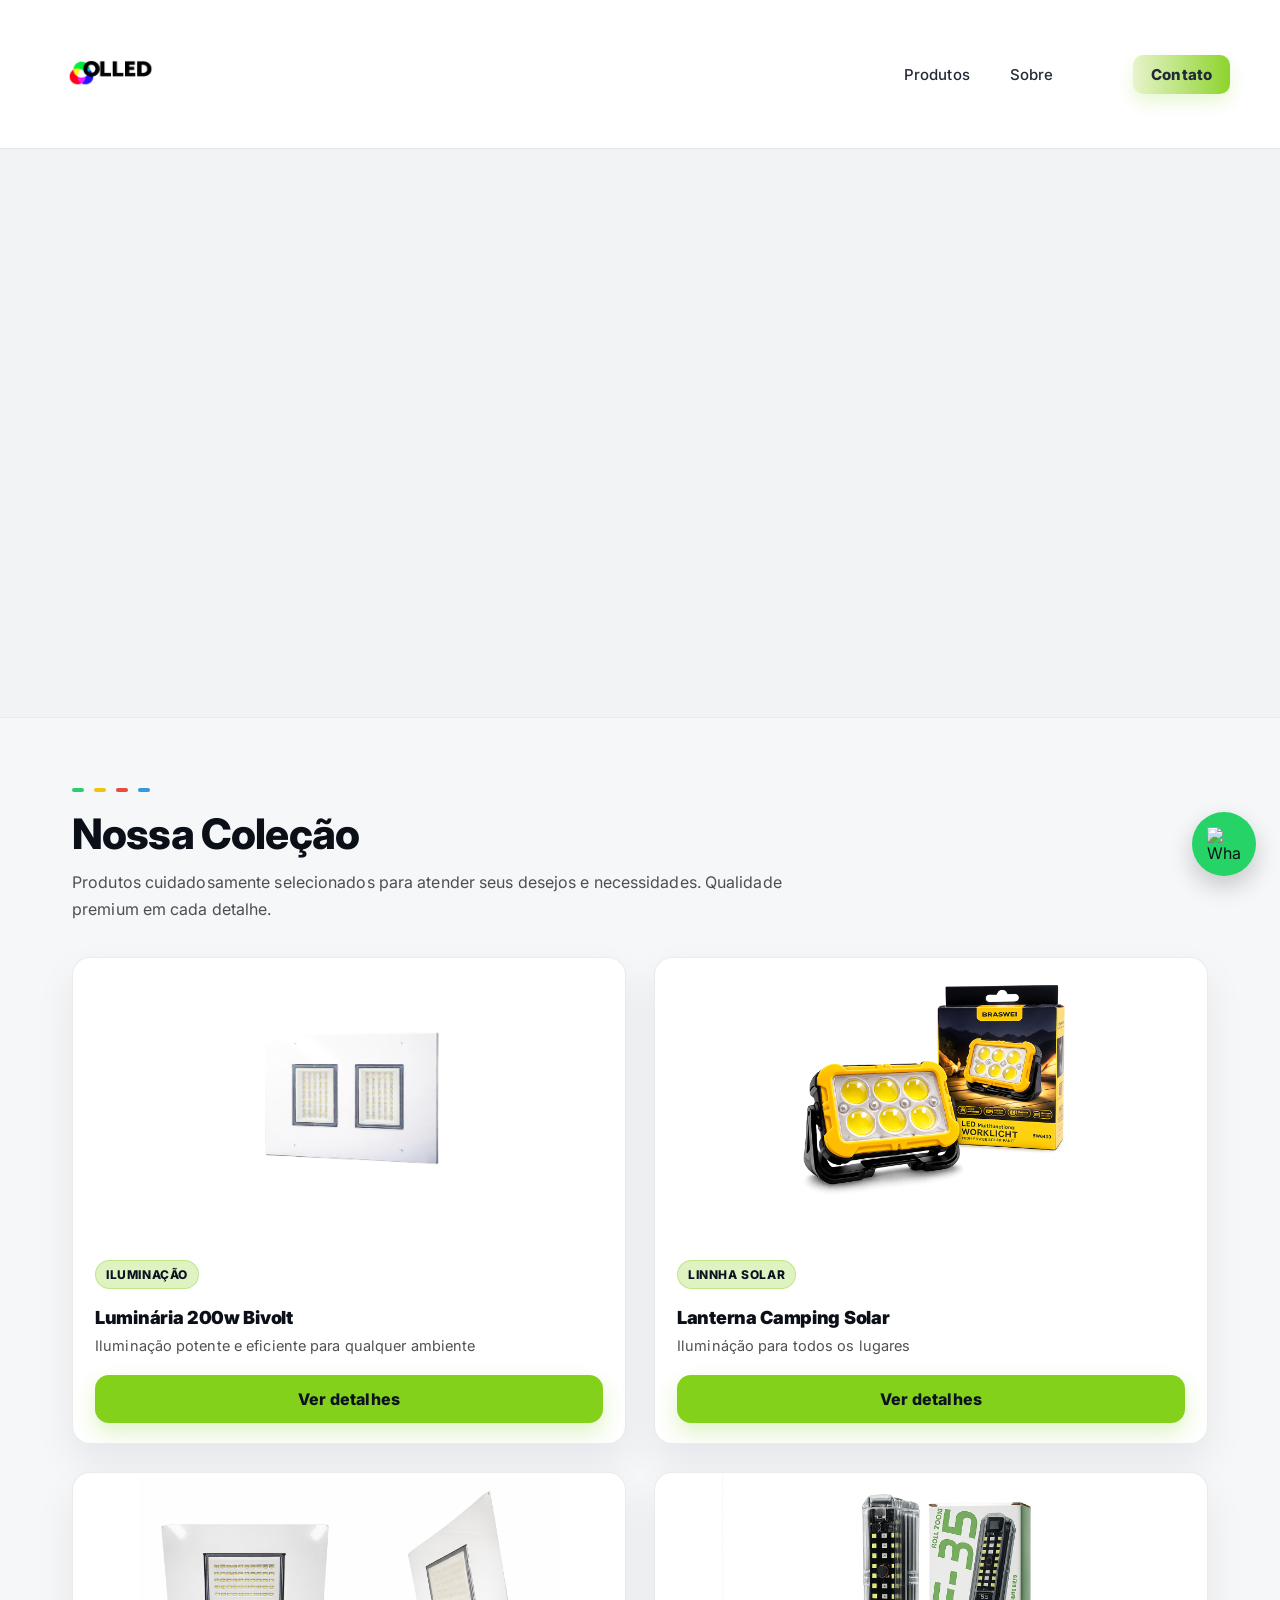
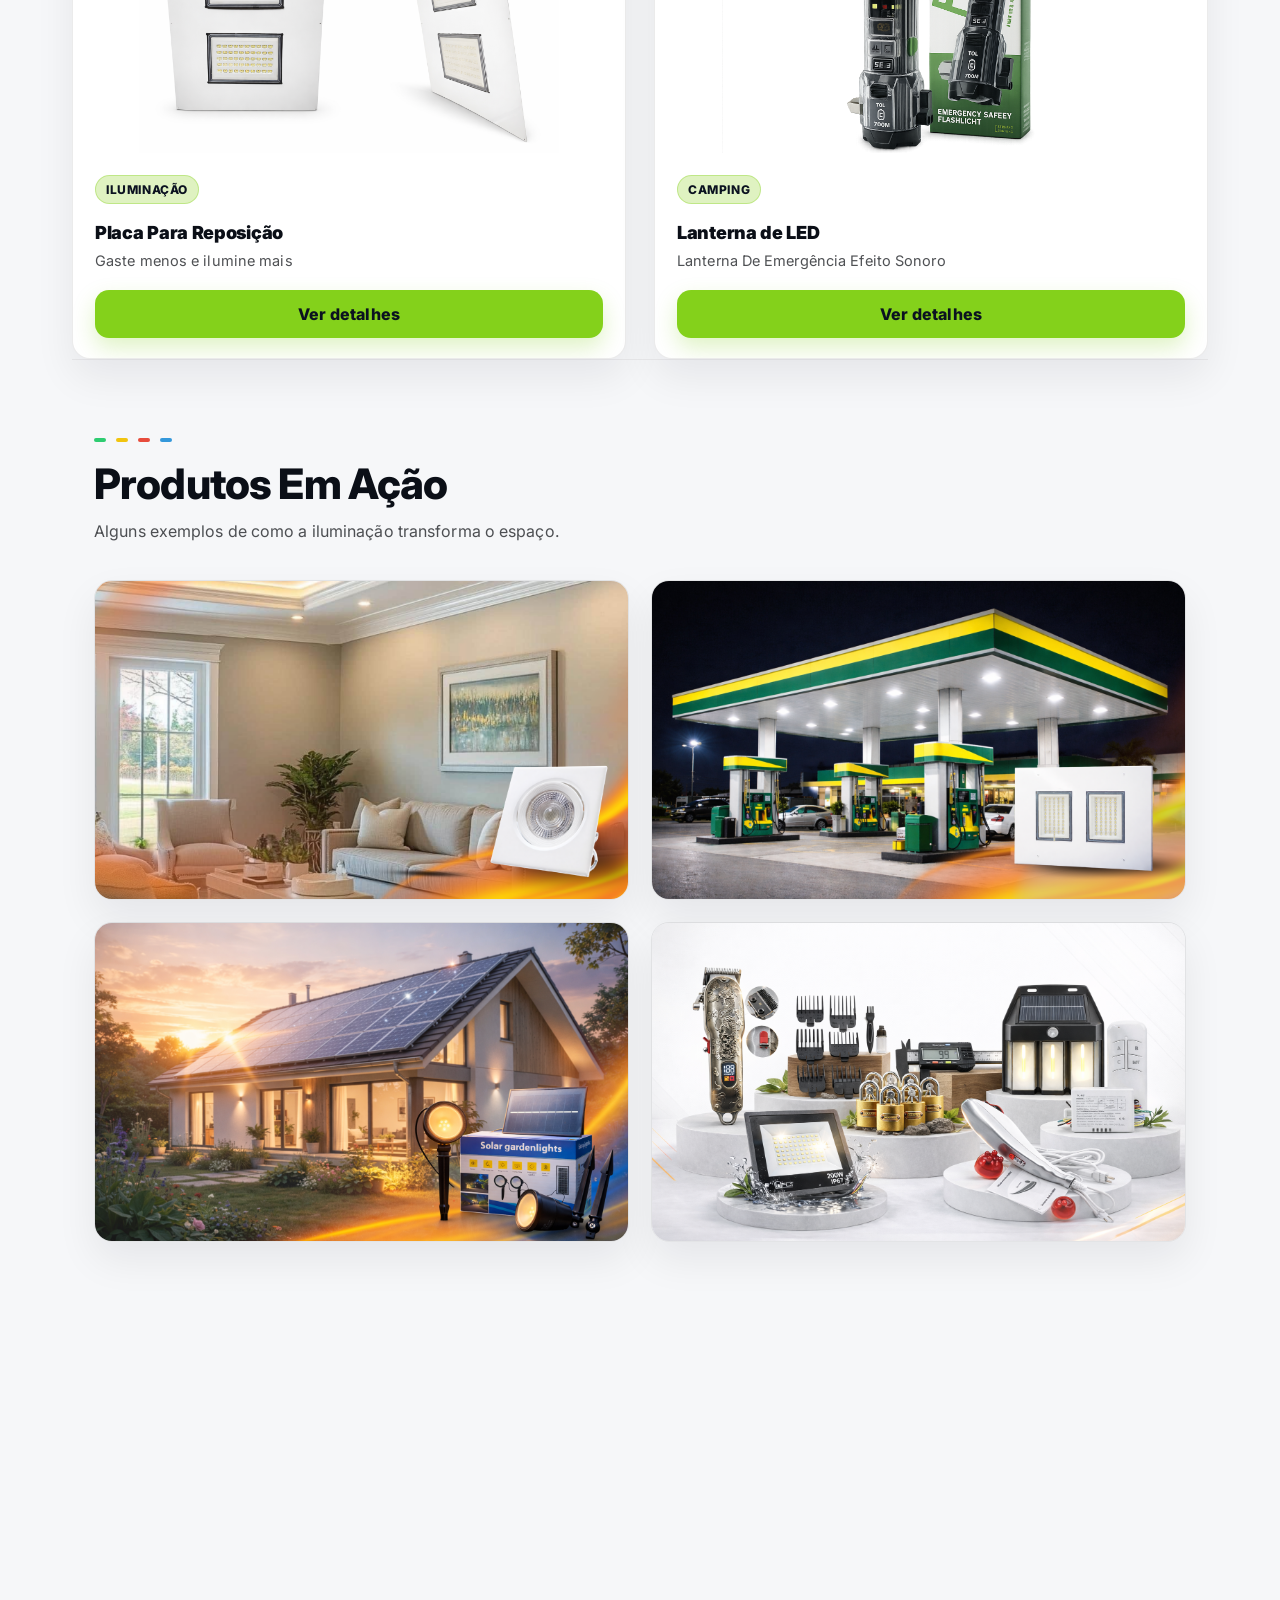
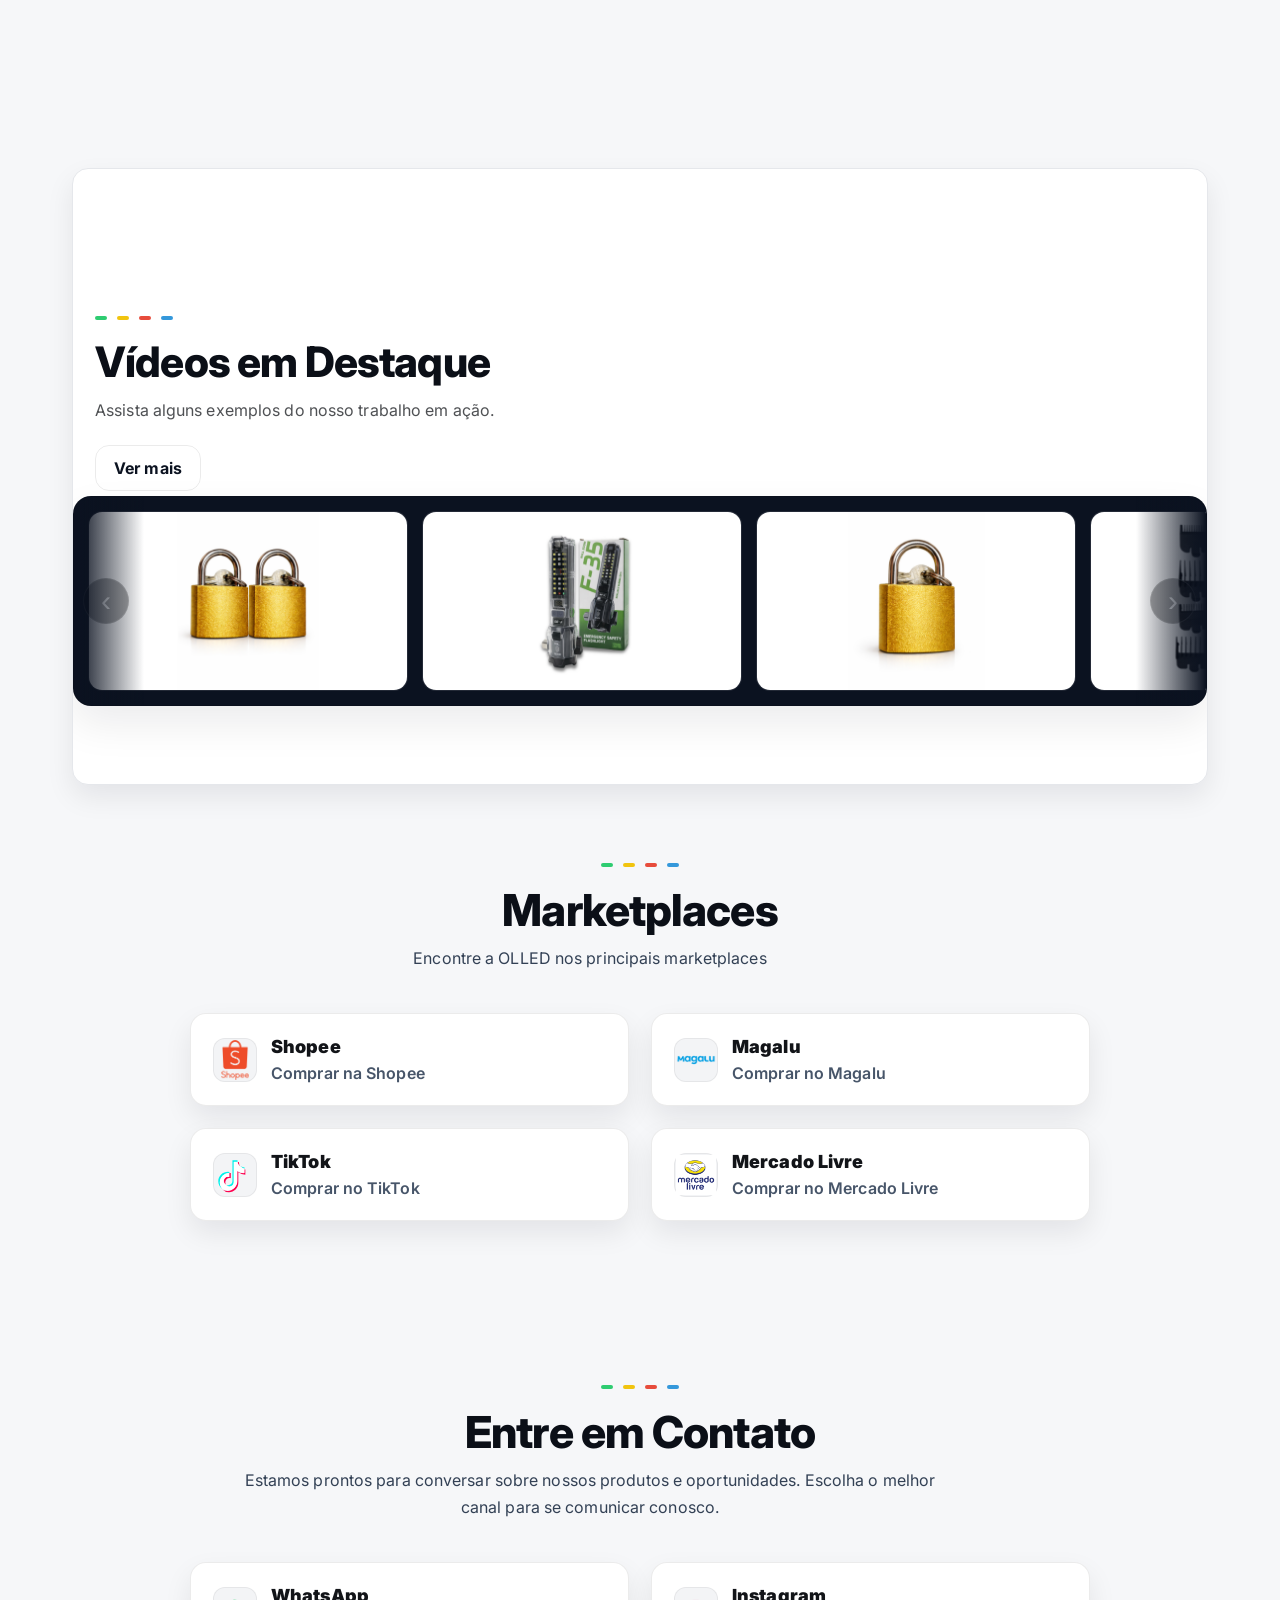
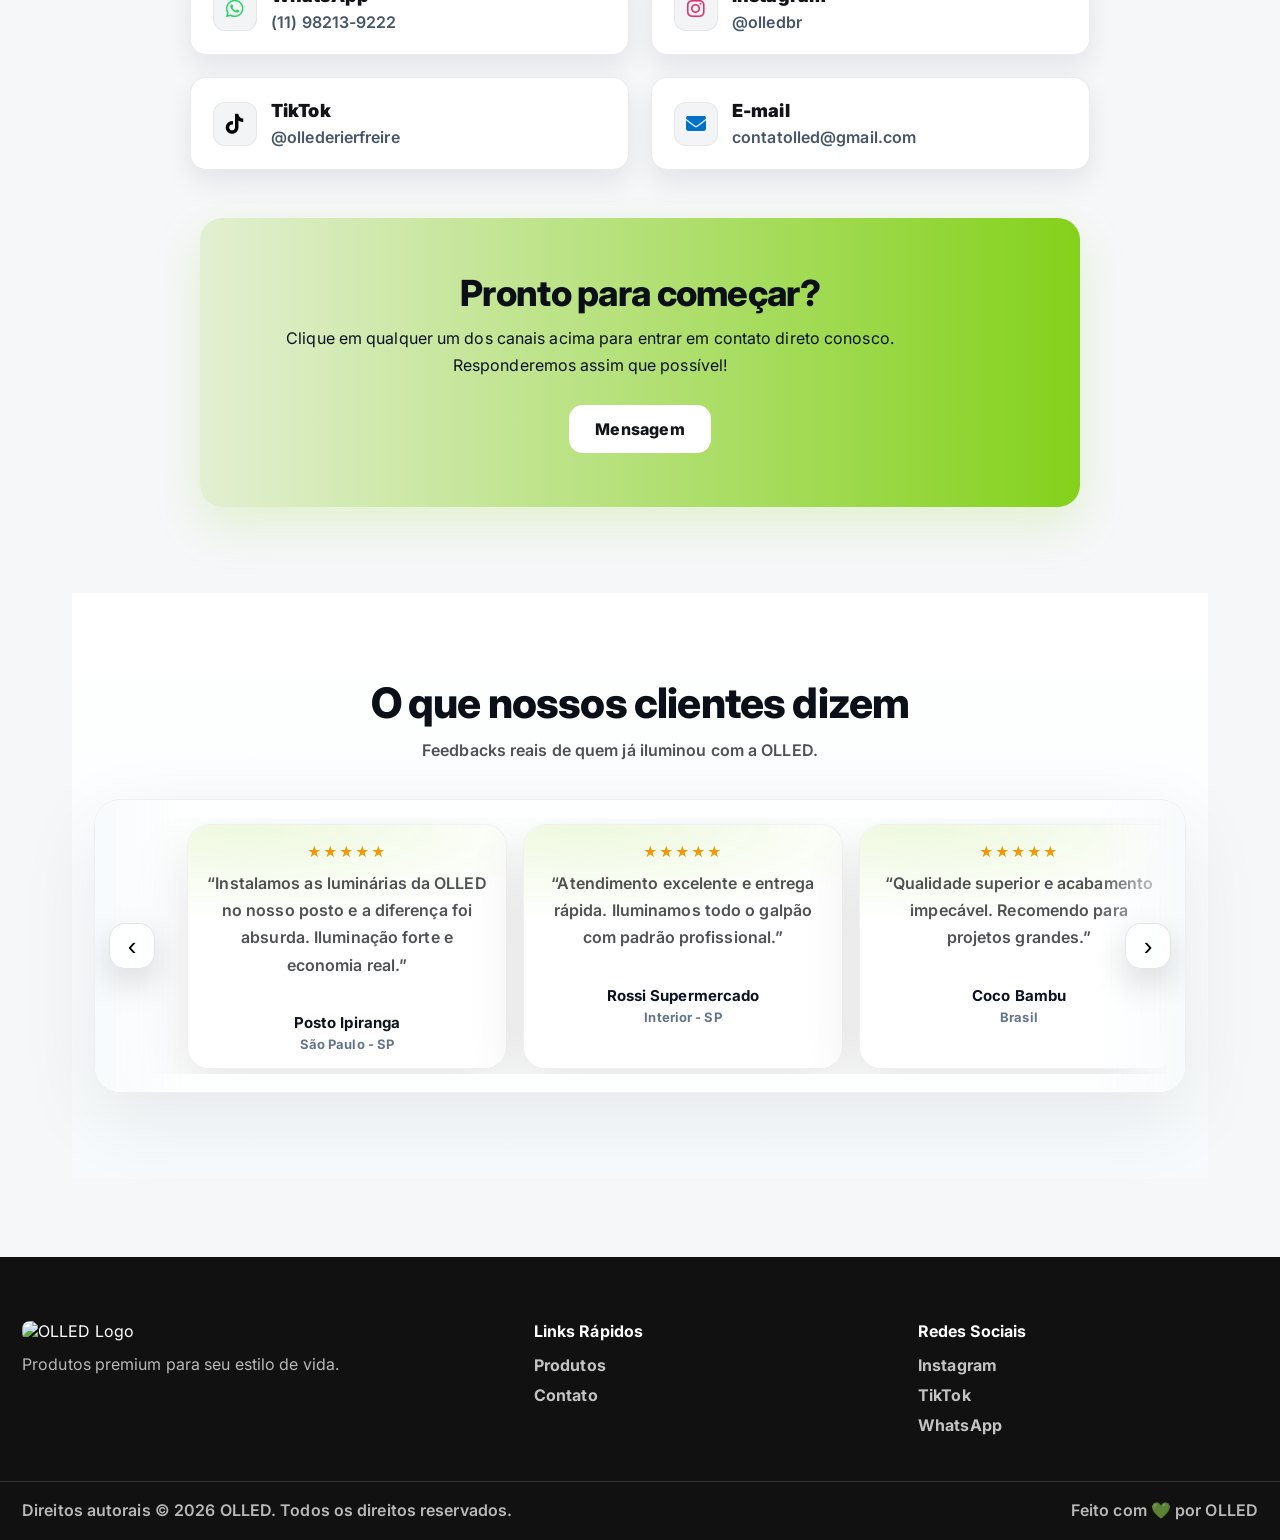
==== index.html @ 7d494d37 "mais mudanças" ====
<!doctype html>
<html lang="pt-br">
<head>
  <meta charset="utf-8" />
  <meta name="viewport" content="width=device-width, initial-scale=1" />
  <title>OLLED • Portfólio</title>
  <meta name="description" content="Tecnologia LED e eficiência para sua casa. Descubra nossa coleção de produtos de iluminação de alta qualidade." />

  <!-- CSS principal -->
<link rel="stylesheet" href="./styles.css?v=6" />
<link rel="stylesheet" href="https://cdnjs.cloudflare.com/ajax/libs/font-awesome/6.5.0/css/all.min.css">



  <!-- DEBUG (borda vermelha) — deixe comentado quando não precisar -->
  <!-- <style>body{outline:6px solid red !important;}</style> -->
</head>

<body>
  <!-- NAV -->
  <header class="header">
    <div class="container nav">
      <a class="brand" href="#top" aria-label="OLLED">

        <img class="logo" src="./assets/Olled logo.png" alt="OLLED logo">
      </a>

      <nav class="navLinks" aria-label="Navegação">
  <a href="./produtos.html">Produtos</a>
  <a href="./sobre.html">Sobre</a>

  <span id="seasonalMenuSlot"></span>

  <a class="ctaNav" href="#contato">Contato</a>
</nav>

      <button class="menuBtn" id="menuBtn" aria-label="Abrir menu" aria-expanded="false">☰</button>
    </div>

<div class="container mobileNav" id="mobileNav" hidden>
  <a href="./produtos.html">Produtos</a>
  <a href="./sobre.html">Sobre</a>

  <span id="seasonalMenuSlotMobile"></span>

  <a href="#contato">Contato</a>
</div>
  </header>

  <div id="seasonalCampaignSlot"></div>
    <!-- HERO (claro) -->
    <section class="hero">
      <div class="container heroGrid">
        <div class="heroTopLogo fade-left">
        <img src="./assets/Olled logo.png" alt="OLLED Logo">
        </div>

        <div class="heroText reveal">
          <div class="dots"><span></span><span></span><span></span><span></span></div>

          <h1>Eleve sua iluminação</h1>

          <p class="lead">
            Tecnologia LED e eficiência para sua casa.<br>
            Descubra nossa coleção de produtos de iluminação de alta qualidade.
          </p>

          <div class="heroActions">
            <a class="btn primary" href="#produtos">Ver Produtos</a>
            <a class="btn ghost" href="#contato">Entrar em Contato</a>
          </div>
        </div>

        <div class="heroMedia reveal">
          <img
            src="https://files.manuscdn.com/user_upload_by_module/session_file/310519663096299728/ddxhpDXAuGaHuXfw.png"
            alt="Produtos LED OLLED"
            loading="lazy"
          />
        </div>
      </div>
    </section>
<!-- PRODUTOS -->
    <section class="section products" id="produtos">
      <div class="container">
        <div class="dots"><span></span><span></span><span></span><span></span></div>

        <h2>Nossa Coleção</h2>
        <p>Produtos cuidadosamente selecionados para atender seus desejos e necessidades. Qualidade premium em cada detalhe.</p>

        <div class="grid">
          <article class="card reveal">
            <img src="./assets/Luminaria.png?v=6" alt="Luminária 200w Bivolt" loading="lazy">
            <div class="cardBody">
              <div class="badgeTop">Iluminação</div>
              <h3>Luminária 200w Bivolt</h3>
              <p>Iluminação potente e eficiente para qualquer ambiente</p>
              <a class="btn js-product-open" href="#" data-product="p1">Ver detalhes</a>
            </div>
          </article>

          <article class="card reveal">
            <img src="./assets/LED SOLAR.png" alt="Led Solar Multifuncional" loading="lazy">
            <div class="cardBody">
              <div class="badgeTop">Linnha solar</div>
              <h3>Lanterna Camping Solar</h3>
              <p>Ilumináção para todos os lugares</p>
              <a class="btn js-product-open" href="#" data-product="p2">Ver detalhes</a>
            </div>
          </article>

          <article class="card reveal">
            <img src="./assets/Placas.png" alt="Lumiária 300w" loading="lazy"
              onerror="this.src='https://via.placeholder.com/1200x900?text=Produto+3'">
            <div class="cardBody">
              <div class="badgeTop">Iluminação</div>
              <h3>Placa Para Reposição</h3>
              <p>Gaste menos e ilumine mais</p>
              <a class="btn js-product-open" href="#" data-product="p3">Ver detalhes</a>
            </div>
          </article>

          <article class="card reveal">
            <img src="./assets/lanterna.png" alt="Lanterna De LED" loading="lazy"
              onerror="this.src='https://via.placeholder.com/1200x900?text=Produto+4'">
            <div class="cardBody">
              <div class="badgeTop">Camping</div>
              <h3>Lanterna de LED</h3>
              <p>Lanterna De Emergência Efeito Sonoro</p>
              <a class="btn js-product-open" href="#" data-product="p4">Ver detalhes</a>
            </div>
          </article>
        </div>

<!-- GALERIA -->
<section class="section gallery" id="galeria">
  <div class="container">
    <div class="dots"><span></span><span></span><span></span><span></span></div>

    <h2>Produtos Em Ação</h2>
    <p>Alguns exemplos de como a iluminação transforma o espaço.</p>

    <div class="galleryGrid">
     <img class="reveal" src="./assets/galeria/Ambiente1.jpeg" alt="Ambiente iluminado 1" loading="lazy">
<img class="reveal" src="./assets/galeria/Ambiente2.jpeg" alt="Ambiente iluminado 2" loading="lazy">
<img class="reveal" src="./assets/galeria/Ambiente3.jpeg" alt="Ambiente iluminado 3" loading="lazy">
<img class="reveal" src="./assets/galeria/Ambiente4.jpeg" alt="Ambiente iluminado 4" loading="lazy">

    </div>
  </div>
</section>

    <!-- SEÇÃO ESCURA (igual ao print com lâmpada) -->
    <section class="section-dark" id="sobre">
      <div class="container reveal">
        <div class="dots"><span></span><span></span><span></span><span></span></div>

        <h2>Ilumine Seu Caminho</h2>
        <p>
          Tecnologia LED que transforma espaços e cria momentos inesquecíveis.
          Eficiência, durabilidade e beleza em cada produto.
        </p>

        <a class="btn primary" href="#marketplaces">mais</a>
      </div>
    </section>



<div class="videoWrap">
  <div class="videoBox">

  <section class="section" id="videos">
  <div class="container">

    <!-- NOVO TOPO BONITO -->
   <div class="videoFilters reveal">

<button class="videoFilterBtn active" data-filter="all" type="button">
Todos
</button>

<button class="videoFilterBtn" data-filter="Luminárias" type="button">
Luminárias
</button>

<button class="videoFilterBtn" data-filter="seguranca" type="button">
Segurança
</button>

<button class="videoFilterBtn" data-filter="Para sua casa" type="button">
Para sua casa
</button>

<button class="videoFilterBtn" data-filter="Camping" type="button">
Camping 
</button>

<button class="videoFilterBtn" data-filter="Linha Solar" type="button">
Linha Solar
</button>

<button class="videoFilterBtn" data-filter="Saúde e Bem Estar" type="button">
Saúde e Bem Estar
</button>
<button id="seasonalVideoCategoryBtn"
        class="videoFilterBtn"
        data-filter="comemorativas"
        type="button"
        style="display:none;">
  Datas comemorativas
</button>
</div>

      <div>
        <div class="dots">
          <span></span><span></span><span></span><span></span>
        </div>

        <h2>Vídeos em Destaque</h2>
        <p>Assista alguns exemplos do nosso trabalho em ação.</p>
      </div>

      <a class="videoCTA"
         href="https://www.tiktok.com/@ollederierfreire"
         target="_blank"
         rel="noopener">
         Ver mais
      </a>

    </div>

 <div class="rail" id="videoRail">
  <button class="railBtn prev" type="button" aria-label="Voltar">‹</button>

  <div class="railViewport">
  <div class="railTrack">
  <article class="railCard reveal" data-video="./assets/video-olled.mp4" data-cat="Segurança">
    <img class="railThumb" src="./assets/Cadeados.png" alt="Vídeo OLLED">
    <div class="railOverlay">
      <div class="playBadge">▶</div>
      <div class="playText">Assistir</div>
    </div>
  </article>

  <article class="railCard reveal" data-video="./assets/video lanterna.mp4" data-cat="Camping">
    <img class="railThumb" src="./assets/Lanterna-militar .png" alt="Vídeo lanterna" loading="lazy">
    <div class="railOverlay">
      <div class="playBadge">▶</div>
      <div class="playText">Assistir</div>
    </div>
  </article>

  <article class="railCard reveal" data-video="./assets/Cadeado 20mm.mp4" data-cat="seguranca">
    <img class="railThumb" src="./assets/cadeado.png" alt="Cadeado 20mm">
    <div class="railOverlay">
      <div class="playBadge">▶</div>
      <div class="playText">Assistir</div>
    </div>
  </article>

   <article class="railCard reveal" data-video="./assets/Vídeo maquina de cortar.mp4" data-cat="Saúde e Bem Estar">
    <img class="railThumb" src="./assets/Maquina de cortar cabelo thumb.jpeg" alt="Cadeado 20mm">
    <div class="railOverlay">
      <div class="playBadge">▶</div>
      <div class="playText">Assistir</div>
    </div>
  </article>

  
   <article class="railCard reveal" data-video="./assets/Video spot redondo.mp4" data-cat="Luminárias">
    <img class="railThumb" src="./assets/Thumb para o spot.png" alt="Cadeado 20mm">
    <div class="railOverlay">
      <div class="playBadge">▶</div>
      <div class="playText">Assistir</div>
    </div>
  </article>

  
   <article class="railCard reveal" data-video="./assets/Vídeo cadeado 25mm.mp4" data-cat="seguranca">
    <img class="railThumb" src="./assets/Cadeado de 25 thumb.png" alt="Cadeado 20mm">
    <div class="railOverlay">
      <div class="playBadge">▶</div>
      <div class="playText">Assistir</div>
    </div>
  </article>

  
   <article class="railCard reveal" data-video="./assets/Vídeo maquina .mp4" data-cat="Saúde e Bem Estar">
    <img class="railThumb" src="./assets/Thumb maquina cabelo.png" alt="Cadeado 20mm">
    <div class="railOverlay">
      <div class="playBadge">▶</div>
      <div class="playText">Assistir</div>
    </div>
  </article>

  
   <article class="railCard reveal" data-video="./assets/Video spot quadrado.mp4" data-cat="Luminárias">
    <img class="railThumb" src="./assets/Thumb spot quadrado.png" alt="Cadeado 20mm">
    <div class="railOverlay">
      <div class="playBadge">▶</div>
      <div class="playText">Assistir</div>
    </div>
  </article>
  
  <article class="railCard reveal" data-video="./assets/Vídeo spot 2.mp4" data-cat="Luminárias">
    <img class="railThumb" src="./assets/Thumb spot redondo.png" alt="Cadeado 20mm">
    <div class="railOverlay">
      <div class="playBadge">▶</div>
      <div class="playText">Assistir</div>
    </div>
  </article>

    <article class="railCard reveal" data-video="./assets/cADEADOS VARIAÇÃO .mp4" data-cat="seguranca">
    <img class="railThumb" src="./assets/cadeado.png" alt="Cadeado 20mm">
    <div class="railOverlay">
      <div class="playBadge">▶</div>
      <div class="playText">Assistir</div>
    </div>
  </article>

  <article class="railCard reveal" data-video="./assets/Cadeado 0mm.mp4" data-cat="seguranca">
    <img class="railThumb" src="./assets/Cadeado 20milimetros.png" alt="Cadeado 20mm">
    <div class="railOverlay">
      <div class="playBadge">▶</div>
      <div class="playText">Assistir</div>
    </div>
  </article>
</div>

  <button class="railBtn next" type="button" aria-label="Avançar">›</button>
</div>
    </div> <!-- fecha .container do #videos -->
  </section> <!-- fecha section#videos -->
  </div> <!-- fecha .videoBox -->
</div> <!-- fecha .videoWrap -->
<!-- MARKETPLACES -->
<section id="marketplaces" class="section">
  <div class="container">
    <div class="contactTitleTop reveal">
      <div class="dots" style="justify-content:center;"><span></span><span></span><span></span><span></span></div>
      <h2>Marketplaces</h2>
      <p>Encontre a OLLED nos principais marketplaces</p>
    </div>

    <div class="contactGrid">

<a class="contactCard reveal shopee" href="https://shopee.com.br/erierfreire?categoryId=100633&entryPoint=ShopByPDP&itemId=18905946533" target="_blank">        <div class="icon">
          <img src="./assets/shopee.png" alt="Shopee">
        </div>
        <div class="contactText">
          <div class="contactTitle">Shopee</div>
          <div class="contactValue">Comprar na Shopee</div>
          
        </div>
      </a>
<a class="contactCard reveal magalu" href="https://www.magazineluiza.com.br/lojista/eirierfreire/" target="_blank" rel="noopener">
  <div class="icon">
    <img src="./assets/magalu.png" alt="Magalu">
  </div>
  <div class="contactText">
    <div class="contactTitle">Magalu</div>
    <div class="contactValue">Comprar no Magalu</div>
  </div>
</a>

      <a class="contactCard reveal tiktok" href="https://www.tiktok.com/@ollederierfreire" target="_blank" rel="noopener">
        <div class="icon">
          <img src="./assets/tiktok.svg" alt="TikTok">
        </div>
        <div class="contactText">
          <div class="contactTitle">TikTok</div>
          <div class="contactValue">Comprar no TikTok</div>
        </div>
      </a>

      <a class="contactCard reveal ml" href="https://www.mercadolivre.com.br/pagina/erierfreireolled" target="_blank" rel="noopener">
  <div class="icon">
    <img src="./assets/mercadolivre.png" alt="Mercado Livre">
  </div>
  <div class="contactText">
    <div class="contactTitle">Mercado Livre</div>
    <div class="contactValue">Comprar no Mercado Livre</div>
  </div>
</a>

    </div>
  </div>
</section>

    <!-- CONTATO -->
    <section id="contato">
      <div class="container">
        <div class="contactTitleTop reveal">
          <div class="dots" style="justify-content:center;"><span></span><span></span><span></span><span></span></div>
          <h2>Entre em Contato</h2>
          <p>
            Estamos prontos para conversar sobre nossos produtos e oportunidades.
            Escolha o melhor canal para se comunicar conosco.
          </p>
        </div>

        <div class="contactGrid">
          <a class="contactCard reveal whatsapp" href="https://wa.me/5511982139222" target="_blank" rel="noopener">
            <div class="icon">
               <i class="fa-brands fa-whatsapp"></i>
                 </div>
            <div class="contactText">
              <div class="contactTitle">WhatsApp</div>
              <div class="contactValue">(11) 98213-9222</div>
            </div>
          </a>

          <a class="contactCard reveal instagram" href="https://instagram.com/olledbr" target="_blank" rel="noopener">
            <div class="icon">
        <i class="fa-brands fa-instagram"></i>
           </div>
            <div class="contactText">
              <div class="contactTitle">Instagram</div>
              <div class="contactValue">@olledbr</div>
            </div>
          </a>

          <a class="contactCard reveal tiktok" href="https://tiktok.com/@ollederierfreire" target="_blank" rel="noopener">
            <div class="icon">
             <i class="fa-brands fa-tiktok"></i>
                </div>
            <div class="contactText">
              <div class="contactTitle">TikTok</div>
              <div class="contactValue">@ollederierfreire</div>
            </div>
          </a>

          <a class="contactCard reveal email" href="mailto:contato@olle.com.br">
            <div class="icon">
             <i class="fa-solid fa-envelope"></i>
               </div>
            <div class="contactText">
              <div class="contactTitle">E-mail</div>
              <div class="contactValue">contatolled@gmail.com</div>
            </div>
          </a>
        </div>

        <div class="contactCta reveal">
          <h3>Pronto para começar?</h3>
          <p>
            Clique em qualquer um dos canais acima para entrar em contato direto conosco.
            Responderemos assim que possível!
          </p>
          <a class="btn" href="https://wa.me/5511982139222" target="_blank" rel="noopener">Mensagem</a>
        </div>
      </div>
    </section>
  </main>
<section class="feedback-section" id="feedbacks">
  <div class="container">
    <div class="feedbackHead reveal">
      <h2 class="section-title">O que nossos clientes dizem</h2>
      <p class="section-subtitle">Feedbacks reais de quem já iluminou com a OLLED.</p>
    </div>

    <div class="fbRail reveal" id="feedbackRail" aria-label="Carrossel de feedbacks">
      <button class="fbBtn prev" type="button" aria-label="Voltar">‹</button>

      <div class="fbViewport" tabindex="0">
        <div class="fbTrack">
          <!-- CARD 01 -->
          <article class="fbCard">
            <div class="fbStars" aria-hidden="true">★★★★★</div>
            <p class="fbText">“Instalamos as luminárias da OLLED no nosso posto e a diferença foi absurda. Iluminação forte e economia real.”</p>
            <div class="fbAuthor">
              <strong>Posto Ipiranga</strong>
              <span>São Paulo - SP</span>
            </div>
          </article>

          <!-- CARD 02 -->
          <article class="fbCard">
            <div class="fbStars" aria-hidden="true">★★★★★</div>
            <p class="fbText">“Atendimento excelente e entrega rápida. Iluminamos todo o galpão com padrão profissional.”</p>
            <div class="fbAuthor">
              <strong>Rossi Supermercado</strong>
              <span>Interior - SP</span>
            </div>
          </article>

          <!-- CARD 03 -->
          <article class="fbCard">
            <div class="fbStars" aria-hidden="true">★★★★★</div>
            <p class="fbText">“Qualidade superior e acabamento impecável. Recomendo para projetos grandes.”</p>
            <div class="fbAuthor">
              <strong>Coco Bambu</strong>
              <span>Brasil</span>
            </div>
          </article>

          <!-- +15 novos (exemplos) -->
          <article class="fbCard">
            <div class="fbStars" aria-hidden="true">★★★★★</div>
            <p class="fbText">“A iluminação ficou uniforme e muito mais segura. O pátio inteiro mudou de nível.”</p>
            <div class="fbAuthor"><strong>Posto Shell</strong><span>SP</span></div>
          </article>

          <article class="fbCard">
            <div class="fbStars" aria-hidden="true">★★★★★</div>
            <p class="fbText">“Potência real. Não é ‘promessa’. Produto robusto e muito bem construído.”</p>
            <div class="fbAuthor"><strong>Watt Postos</strong><span>SP</span></div>
          </article>

          <article class="fbCard">
            <div class="fbStars" aria-hidden="true">★★★★★</div>
            <p class="fbText">“Compramos para área externa e ficou perfeito. Luz forte, sem falhas, e instalação fácil.”</p>
            <div class="fbAuthor"><strong>Cliente OLLED</strong><span>MG</span></div>
          </article>

          <article class="fbCard">
            <div class="fbStars" aria-hidden="true">★★★★★</div>
            <p class="fbText">“Depois que trocamos pra LED, reduziu manutenção e melhorou o visual do ambiente.”</p>
            <div class="fbAuthor"><strong>Rodão Lojas</strong><span>SP</span></div>
          </article>

          <article class="fbCard">
            <div class="fbStars" aria-hidden="true">★★★★★</div>
            <p class="fbText">“Entrega rápida e suporte bom. A equipe ajudou a escolher a solução certa.”</p>
            <div class="fbAuthor"><strong>Cliente OLLED</strong><span>PR</span></div>
          </article>

          <article class="fbCard">
            <div class="fbStars" aria-hidden="true">★★★★★</div>
            <p class="fbText">“Instalamos no galpão e parece outro lugar. Claridade absurda.”</p>
            <div class="fbAuthor"><strong>Cliente OLLED</strong><span>SC</span></div>
          </article>

          <article class="fbCard">
            <div class="fbStars" aria-hidden="true">★★★★★</div>
            <p class="fbText">“Ótimo custo-benefício. Produto premium com preço justo.”</p>
            <div class="fbAuthor"><strong>Cliente OLLED</strong><span>RJ</span></div>
          </article>

          <article class="fbCard">
            <div class="fbStars" aria-hidden="true">★★★★★</div>
            <p class="fbText">“A fachada ficou muito mais bonita e valorizou a loja.”</p>
            <div class="fbAuthor"><strong>Cliente OLLED</strong><span>BA</span></div>
          </article>

          <article class="fbCard">
            <div class="fbStars" aria-hidden="true">★★★★★</div>
            <p class="fbText">“Material resistente. Aguentou bem chuva e uso contínuo.”</p>
            <div class="fbAuthor"><strong>Cliente OLLED</strong><span>GO</span></div>
          </article>

          <article class="fbCard">
            <div class="fbStars" aria-hidden="true">★★★★★</div>
            <p class="fbText">“O pátio ficou muito mais claro e seguro. Recomendo demais.”</p>
            <div class="fbAuthor"><strong>Cliente OLLED</strong><span>RS</span></div>
          </article>

          <article class="fbCard">
            <div class="fbStars" aria-hidden="true">★★★★★</div>
            <p class="fbText">“Produto chegou bem embalado e funcionando perfeito. Excelente.”</p>
            <div class="fbAuthor"><strong>Cliente OLLED</strong><span>SP</span></div>
          </article>

          <article class="fbCard">
            <div class="fbStars" aria-hidden="true">★★★★★</div>
            <p class="fbText">“A luz ficou muito mais ‘limpa’. Qualidade de iluminação top.”</p>
            <div class="fbAuthor"><strong>Cliente OLLED</strong><span>DF</span></div>
          </article>

          <article class="fbCard">
            <div class="fbStars" aria-hidden="true">★★★★★</div>
            <p class="fbText">“Atendeu exatamente o que eu precisava pro meu projeto.”</p>
            <div class="fbAuthor"><strong>Cliente OLLED</strong><span>CE</span></div>
          </article>

          <article class="fbCard">
            <div class="fbStars" aria-hidden="true">★★★★★</div>
            <p class="fbText">“Mudou totalmente a percepção do ambiente. Ficou premium.”</p>
            <div class="fbAuthor"><strong>Cliente OLLED</strong><span>PE</span></div>
          </article>

          <article class="fbCard">
            <div class="fbStars" aria-hidden="true">★★★★★</div>
            <p class="fbText">“Economia no longo prazo e iluminação forte desde o primeiro dia.”</p>
            <div class="fbAuthor"><strong>Cliente OLLED</strong><span>ES</span></div>
          </article>

          <article class="fbCard">
            <div class="fbStars" aria-hidden="true">★★★★★</div>
            <p class="fbText">“Comprar com a OLLED foi tranquilo, atendimento rápido e solução certeira.”</p>
            <div class="fbAuthor"><strong>Cliente OLLED</strong><span>AM</span></div>
          </article>

          <article class="fbCard">
            <div class="fbStars" aria-hidden="true">★★★★★</div>
            <p class="fbText">“Valeu cada centavo. Produto muito acima da média.”</p>
            <div class="fbAuthor"><strong>Cliente OLLED</strong><span>SP</span></div>
          </article>
        </div>
      </div>

      <button class="fbBtn next" type="button" aria-label="Avançar">›</button>
    </div>
  </div>
</section>

  </div>
</section>
  <footer class="footer">
    <div class="footerGrid">
      <div class="footerBrand">
        <img class="logo" src="https://files.manuscdn.com/user_upload_by_module/session_file/310519663096299728/YKeuuQJrWALnEjJI.png" alt="OLLED Logo">
        <p>Produtos premium para seu estilo de vida.</p>
      </div>

      <div class="footerCol">
        <h4>Links Rápidos</h4>
        <a href="./produtos.html">Produtos</a>
        <a href="#contato">Contato</a>
      </div>

      <div class="footerCol">
        <h4>Redes Sociais</h4>
        <a href="https://instagram.com/olledbr" target="_blank" rel="noopener">Instagram</a>
        <a href="https://tiktok.com/@ollederierfreire" target="_blank" rel="noopener">TikTok</a>
        <a href="https://wa.me/5511982139222" target="_blank" rel="noopener">WhatsApp</a>
      </div>
    </div>

    <div class="footerBottom">
      <span>Direitos autorais © 2026 OLLED. Todos os direitos reservados.</span>
      <span>Feito com 💚 por OLLED</span>
    </div>
  </footer>
<!-- BOTÃO FLUTUANTE WHATSAPP -->
<a href="https://wa.me/5511982139222"
   class="whatsappFloat"
   target="_blank"
   aria-label="Falar no WhatsApp">

   <img src="https://upload.wikimedia.org/wikipedia/commons/6/6b/WhatsApp.svg"
        alt="WhatsApp">
</a>

<div class="videoModal" id="productModal" aria-hidden="true">
  <div class="videoModalBackdrop" data-close="product"></div>

  <div class="videoModalBox productModalBox" role="dialog" aria-modal="true" aria-labelledby="productModalTitle">
    <button class="videoModalClose" type="button" data-close="product" aria-label="Fechar">✕</button>

    <div style="padding:18px;">
      <div style="display:grid; grid-template-columns: 1fr;; gap:18px; align-items:start;" class="pmGrid">

     <div>
<div class="mediaRow">

  <div class="mediaImage">
    <img id="productModalImg"
         src=""
         alt=""
         style="width:100%; height:360px; object-fit:cover; border-radius:16px; border:1px solid rgba(0,0,0,.08); background:#fff;">
  </div>

  <div class="mediaVideo" id="productVideoWrap" style="display:none;">
    <video id="productModalVideo"
           controls
           playsinline
           style="width:100%; max-height:260px; border-radius:16px; background:#0b1220;">
    </video>
  </div>

</div>

        <div>
          <div class="badgeTop" id="productModalBadge">Produto</div>
          <h2 id="productModalTitle" style="margin:10px 0 8px;"></h2>
          <p id="productModalDesc" style="margin:0 0 10px; opacity:.88;"></p>

          <div id="productModalSpecs" style="display:flex; flex-wrap:wrap; gap:10px; margin: 10px 0 10px;"></div>

          <h4 style="margin:14px 0 8px;">Características</h4>
          <ul id="productModalList" style="margin:0; padding-left:18px; line-height:1.6;"></ul>

       

        <h4 style="margin:18px 0 8px;">Ver nos Marketplaces</h4>

        <div class="pmActions">
  <a class="pmLink pmLinkWhats" id="productModalWhats" href="#" target="_blank" rel="noopener" aria-label="WhatsApp">
    <svg class="wppIcon" viewBox="0 0 32 32" aria-hidden="true">
      <path d="M19.11 17.42c-.27-.14-1.6-.79-1.85-.88-.25-.09-.44-.14-.62.14-.18.27-.71.88-.87 1.06-.16.18-.32.2-.59.07-.27-.14-1.15-.42-2.2-1.35-.81-.72-1.35-1.6-1.51-1.87-.16-.27-.02-.42.12-.56.12-.12.27-.32.41-.48.14-.16.18-.27.27-.46.09-.18.05-.34-.02-.48-.07-.14-.62-1.5-.85-2.05-.22-.54-.44-.46-.62-.46h-.53c-.18 0-.48.07-.73.34-.25.27-.96.94-.96 2.3s.99 2.67 1.12 2.85c.14.18 1.95 2.97 4.72 4.17.66.28 1.18.45 1.58.58.66.21 1.26.18 1.74.11.53-.08 1.6-.66 1.83-1.3.23-.64.23-1.18.16-1.3-.06-.11-.25-.18-.52-.32z"/>
      <path d="M16 3C8.83 3 3 8.83 3 16c0 2.24.6 4.43 1.74 6.35L3 29l6.85-1.68A12.95 12.95 0 0 0 16 29c7.17 0 13-5.83 13-13S23.17 3 16 3zm0 23.5c-2.02 0-4.01-.54-5.76-1.56l-.41-.24-4.06.99 1.08-3.96-.27-.44A10.48 10.48 0 0 1 5.5 16C5.5 10.21 10.21 5.5 16 5.5S26.5 10.21 26.5 16 21.79 26.5 16 26.5z"/>
    </svg>
  </a>
</div>
        <div class="marketLinks" id="productModalMarkets"></div>
                </div> <!-- fecha coluna direita -->
      </div> <!-- fecha .pmGrid -->
    </div> <!-- fecha padding -->
  </div> <!-- fecha .videoModalBox -->
</div> <!-- fecha .videoModal -->
</div>  
<style>
@media (max-width: 860px){
  .pmGrid{ grid-template-columns: 1fr !important; }
  #productModalImg{ height: 240px !important; }
}

</style>

<script src="./script.js" defer></script>

  <div class="videoModal" id="videoModal">

  <div class="videoModalBackdrop" data-close="true"></div>

  <div class="videoModalBox">

    <button class="videoModalClose" data-close="true">✕</button>

    <div class="videoModalPlayer">
      <video id="videoModalPlayer" controls autoplay></video>
    </div>

  </div>

</div>

<button id="backToTop" aria-label="Voltar ao topo">↑</button>

</body>
</html>
---- styles.css ----
/* ====== Fonte premium ====== */
@import url('https://fonts.googleapis.com/css2?family=Inter:wght@400;500;600;700;800;900&display=swap');

:root{
  --green:#84d11b;
  --green-dark:#6fb315;

  --text:#0f172a;
  --muted:#475569;

  --bg:#f6f7f9;
  --card:#ffffff;
  --line:#e5e7eb;

  --radius:18px;
  --shadow: 0 12px 28px rgba(2, 6, 23, .08);

  --max: 1180px;

  /* Cores das bolinhas */
  --dot1:#2ecc71; /* verde */
  --dot2:#f1c40f; /* amarelo */
  --dot3:#e74c3c; /* vermelho */
  --dot4:#3498db; /* azul */
}

*{box-sizing:border-box}
html{scroll-behavior:smooth}
body{
  margin:0;
  font-family: "Inter", system-ui, -apple-system, Segoe UI, Roboto, Arial, sans-serif;
  background:var(--bg);
  color:var(--text);
}

img{max-width:100%; display:block}
67a{text-decoration:none; color:inherit}

.container{
  max-width:var(--max);
  margin:0 auto;
  padding:0 22px;
}

/* ====== NAVBAR ====== */
.header{
  position:sticky;
  top:0;
  z-index:50;
  background:#ffffff;
  border-bottom:1px solid #e6e6e6;
}

.nav{
  display:flex;
  justify-content:space-between;
  align-items:center;
  padding:14px 0;
}

.navLinks{
  display:flex;
  gap:40px; /* aumenta o espaço entre Produtos e Sobre */
  align-items:center;
}


.brand{
  display:flex;
  align-items:center;
  gap:12px;
}

.logo{
  width:120px;      /* aumentamos aqui */
  height:auto;     /* deixa proporcional */
  border-radius:8px;
  object-fit:contain;
}

.nav{
  display:flex;
  justify-content:space-between;
  align-items:center;
  padding:px 0; /* mais espaço vertical */
}

.navLinks a{
  color:#111827;
  font-weight:500;
  font-size:15px;
  opacity:.92;
}
.navLinks a:hover{opacity:1}

.navLinks a.ctaNav{
  background: linear-gradient(90deg, #e5f3c7, var(--green));
  padding:10px 18px;
  border-radius:10px;
  font-weight:800;
  box-shadow: 0 8px 18px rgba(132,209,27,.20);
}

/* Mobile menu */
.menuBtn{
  display:none;
  border:1px solid var(--line);
  background:#fff;
  border-radius:12px;
  padding:10px 12px;
  font-size:18px;
  cursor:pointer;
}
.mobileNav{
  border-top:1px solid var(--line);
  padding:8px 0 14px;
}
.mobileNav a{
  display:block;
  padding:10px 0;
  font-weight:700;
  color:#111827;
  opacity:.86;
}
.mobileNav a:hover{opacity:1}

/* ====== Util: bolinhas coloridas ====== */
.dots{
  display:flex;
  gap:10px;
  align-items:center;
  margin:0 0 18px;
}
.dots span{
  width:12px;
  height:4px;
  border-radius:999px;
  display:inline-block;
}
.dots span:nth-child(1){background:var(--dot1)}
.dots span:nth-child(2){background:var(--dot2)}
.dots span:nth-child(3){background:var(--dot3)}
.dots span:nth-child(4){background:var(--dot4)}

/* ====== Botões ====== */
.btn{
  display:inline-flex;
  align-items:center;
  justify-content:center;
  gap:10px;
  padding:14px 22px;
  border-radius:10px;
  border:2px solid var(--green);
  font-weight:800;
  cursor:pointer;
  transition: transform .15s ease, box-shadow .15s ease, opacity .15s ease;
  user-select:none;
}

.btn.primary{
  background:var(--green);
  color:#0b1220;
  border-color:var(--green);
  box-shadow: 0 10px 22px rgba(132,209,27,.25);
}
.btn.ghost{
  background:transparent;
  color:#0b1220;
}
.btn:hover{transform: translateY(-1px); opacity:.97}

/* ====== HERO ====== */
.hero{
  background: #f2f3f5;
  padding:20px 0 80px 0;
  border-bottom:1px solid rgba(0,0,0,.04);
}

.heroGrid{
  display:grid;
  grid-template-columns: 1fr 1fr;
  align-items:center;
  gap:42px;
}

.heroText{ position: relative; }

/* ✅ Aqui é onde você “abaixa” o título */
.heroText h1{
  font-size:56px;
  line-height:1.05;
  letter-spacing:-0.02em;
  margin:42px 0 16px;
}

.lead{
  font-size:16px;
  color:var(--muted);
  line-height:1.7;
  margin:0 0 28px;
  max-width:520px;
}

.heroActions{display:flex; gap:18px; flex-wrap:wrap;}

.heroTopLogo{
  grid-column: 1 / -1;
  display:flex;
  justify-content:center;
  margin-top:-10px;
  margin-bottom:-20px;
  position:relative;
  z-index:2;
}

.heroTopLogo img{
  width:520px;
  max-width:90%;
  height:120px;
  object-fit:cover;
  object-position:center;
}

.heroMedia{
  border-radius:22px;
  overflow:hidden;
  background:#fff;
  border:1px solid rgba(0,0,0,.06);
  box-shadow: var(--shadow);
}

/* ====== GALERIA ====== */
.gallery{
  padding:78px 0;
  background:#fff;
  border-top:1px solid rgba(0,0,0,.05);
}

.gallery h2{
  font-size:42px;
  margin:0 0 10px;
  letter-spacing:-0.02em;
}
.gallery p{
  color:var(--muted);
  line-height:1.7;
  margin:0 0 34px;
  max-width:720px;
}

.galleryGrid{
  display:grid;
  grid-template-columns: 1fr 1fr;
  gap:22px;
}

.galleryGrid img{
  width:100%;
  height:320px;
  object-fit:cover;
  border-radius:18px;
  border:1px solid rgba(0,0,0,.08);
  box-shadow: 0 18px 40px rgba(2, 6, 23, .07);
  transition: transform .35s ease, box-shadow .35s ease;
}

.galleryGrid img:hover{
  transform: translateY(-3px) scale(1.02);
  box-shadow: 0 26px 60px rgba(2, 6, 23, .12);
}

/* ====== SEÇÃO ESCURA (lâmpada) ====== */
.section-dark{
  position:relative;
  padding:110px 0;
  color:#ffffff;

 background-image:
  linear-gradient(90deg,
    rgba(0, 0, 0, 0.85) 0%,
    rgba(0, 0, 0, 0.75) 50%,
    rgba(0, 0, 0, 0.55) 100%
  ),
  url("./assets/lampada.jpg");

  background-size:cover;
  background-position:center;
  background-attachment:fixed;
}

.section-dark .container{ max-width: 760px; }

.section-dark h2{
  font-size:48px;
  margin:0 0 14px;
  letter-spacing:-0.02em;
  color:#ffffff !important;
text-shadow: 0 4px 18px rgba(0,0,0,0.6);
}
.section-dark p{
  color:#ffffff;
  text-shadow: 0 2px 12px rgba(0,0,0,0.5);
  line-height:1.7;
  max-width:560px;
}

/* ====== Seções claras ====== */
.section{
  padding:78px 0;
  background:transparent;
}

.section h2{
  font-size:42px;
  margin:0 0 10px;
  letter-spacing:-0.02em;
}

.section p{
  color: var(--muted);
  line-height:1.7;
  margin:0 0 34px;
  max-width:720px;
}

/* ====== VIDEO ====== */
.videoWrap{ margin-top:8px; }

.videoBox{
  background:#fff;
  border:1px solid var(--line);
  border-radius:16px;
  overflow:hidden;
  box-shadow: var(--shadow);
}

.videoBox video{
  width:100%;
  aspect-ratio:16/9;
  background:#0b1220;
}

.videoHelp{
  background:#eaf1ff;
  padding:18px 18px;
  border-top:1px solid #d7e2ff;
}

.videoHelp h3{
  margin:0 0 10px;
  font-size:18px;
}
.videoHelp ul{
  margin:0;
  padding-left:18px;
  color:#334155;
  line-height:1.8;
}

/* ====== PRODUTOS ====== */
.products{ padding-top:70px; }

.grid{
  display:grid;
  grid-template-columns: 1fr 1fr;
  gap:28px;
}

.card{
  background:var(--card);
  border-radius:18px;
  overflow:hidden;
  border:1px solid rgba(0,0,0,.08);
  box-shadow: 0 18px 40px rgba(2, 6, 23, .07);
  transition: transform .18s ease, box-shadow .18s ease;
}

.card:hover{
  transform: translateY(-2px);
  box-shadow: 0 26px 60px rgba(2, 6, 23, .10);
}

.card img{
  width:100%;
  height:280px;
  object-fit:contain;
  padding:0;
}

.cardBody{ padding:22px 22px 20px; }

.badgeTop{
  display:inline-flex;
  align-items:center;
  gap:8px;
  font-size:12px;
  font-weight:800;
  color:#0b1220;
  background:#dff2c1;
  border:1px solid rgba(132,209,27,.35);
  padding:6px 10px;
  border-radius:999px;
  margin-bottom:10px;
}

.cardBody h3{
  font-size:30px;
  margin:6px 0 8px;
  letter-spacing:-0.02em;
}

.cardBody p{ margin:0 0 18px; color:var(--muted); }

.cardBody .btn{
  width:100%;
  border:none;
  background:var(--green);
  color:#0b1220;
  box-shadow: 0 10px 22px rgba(132,209,27,.25);
}

/* CTA pequena abaixo dos produtos */
.smallCta{
  text-align:center;
  margin-top:38px;
  color:#334155;
}
.smallCta .btn{
  margin-top:14px;
  border:none;
  background:var(--green);
  color:#0b1220;
  box-shadow: 0 10px 22px rgba(132,209,27,.25);
}

/* ====== CONTATO ====== */
#contato{
  background: transparent; /* ou var(--bg) se quiser seguir o fundo do site */
  padding:86px 0;
}
.contactTitleTop{
  text-align:center;
  max-width:820px;
  margin:0 auto 40px;
}

.contactTitleTop h2{
  margin:0 0 10px;
  font-size:44px;
  letter-spacing:-0.02em;
}

.contactTitleTop p{
  margin:0;
  color:#334155;
  line-height:1.7;
}

.contactGrid{
  display:grid;
  grid-template-columns: 1fr 1fr;
  gap:22px;
  max-width:900px;
  margin:0 auto;
}

.contactCard{
  background:#fff;
  border-radius:16px;
  padding:22px 22px;
  border:1px solid rgba(0,0,0,.08);
  box-shadow: var(--shadow);
  display:flex;
  gap:14px;
  align-items:center;
  transition: transform .16s ease;
}
.contactCard:hover{transform: translateY(-1px);}

.icon{
  width:44px;
  height:44px;
  border-radius:12px;
  display:grid;
  place-items:center;
  background:#f3f4f6;
  border:1px solid rgba(0,0,0,.06);
  font-size:20px;
}

.contactText .contactTitle{
  font-weight:900;
  font-size:18px;
  margin:0;
}
.contactText .contactValue{
  margin-top:6px;
  color:#475569;
  font-weight:600;
}

/* CTA verde grande */
.contactCta{
  max-width:880px;
  margin:48px auto 0;
  background: linear-gradient(90deg, #e3efd2, var(--green));
  border-radius:22px;
  padding:54px 30px;
  text-align:center;
  box-shadow: 0 18px 48px rgba(132,209,27,.18);
}

.contactCta h3{
  margin:0 0 10px;
  font-size:36px;
  letter-spacing:-0.02em;
}

.contactCta p{
  margin:0 0 26px;
  color:#0b1220;
  line-height:1.7;
}

.contactCta .btn{
  background:#fff;
  border:none;
  padding:14px 26px;
}

/* ====== FOOTER ====== */
.footer{
  background:#111;
  color:#fff;
  padding:64px 0 20px;
}

.footerGrid{
  display:grid;
  grid-template-columns: 1.1fr .8fr .8fr;
  gap:44px;
  align-items:start;
  margin-bottom:36px;
}

.footerBrand p{
  margin:10px 0 0;
  color:rgba(255,255,255,.70);
  line-height:1.7;
}

.footerCol h4{
  margin:0 0 14px;
  font-size:16px;
}
.footer a{
  display:block;
  color:rgba(255,255,255,.75);
  margin:10px 0;
  font-weight:600;
}
.footer a:hover{color:#fff}

.footerBottom{
  border-top:1px solid rgba(255, 255, 255, 0.14);
  padding-top:18px;
  display:flex;
  justify-content:space-between;
  gap:12px;
  flex-wrap:wrap;
  color:rgba(255,255,255,.70);
  font-weight:600;
}

/* ====== Animations (scroll reveal) ====== */
.reveal{
  opacity:0;
  transform: translateY(14px);
  transition: opacity .6s ease, transform .6s ease;
}
.reveal.show{
  opacity:1;
  transform: translateY(0);
}

.fade-left{
  opacity:0;
  transform: translateX(-60px);
  transition: opacity .8s ease, transform .8s ease;
  will-change: opacity, transform;
}
.fade-left.show{
  opacity:1;
  transform: translateX(0);
}

/* ====== Responsivo ====== */
@media (max-width: 980px){
  .heroGrid{grid-template-columns:1fr}
  .heroText h1{font-size:42px}
  .section-dark h2{font-size:36px}
  .grid{grid-template-columns:1fr}
  .contactGrid{grid-template-columns:1fr}
  .footerGrid{grid-template-columns:1fr}
  .navLinks{display:none}
  .menuBtn{display:inline-flex}

  .heroTopLogo{ margin-top:0; margin-bottom:-12px; }
  .heroTopLogo img{ width:420px; height:110px; }

  .galleryGrid{ grid-template-columns: 1fr; }
  .galleryGrid img{ height:260px; }
}
/* ===== Ícones redes sociais coloridos ===== */

.icon i{
  font-size:20px;
}

/* WhatsApp */
.fa-whatsapp{
  color:#25D366;
}

/* Instagram (gradiente fake simplificado) */
.fa-instagram{
  color:#E1306C;
}

/* TikTok */
.fa-tiktok{
  color:#000000;
}

/* Email */
.fa-envelope{
  color:#0072C6;
}
/* ===== Página Sobre ===== */
.pageHero{
  background:#f2f3f5;
  padding:64px 0 40px;
  border-bottom:1px solid rgba(0,0,0,.04);
}

.pageHero h1{
  font-size:54px;
  line-height:1.05;
  letter-spacing:-0.02em;
  margin:0 0 14px;
}

.aboutCards{
  display:grid;
  grid-template-columns: 1fr 1fr 1fr;
  gap:18px;
  margin-top:22px;
}

.aboutCard{
  background:#fff;
  border:1px solid rgba(0,0,0,.08);
  border-radius:16px;
  padding:18px;
  box-shadow: var(--shadow);
}

.aboutCard h3{
  margin:0 0 8px;
  font-size:18px;
}

.aboutCard p{
  margin:0;
  color:var(--muted);
  line-height:1.6;
}

.activeNav{
  font-weight:900;
  opacity:1 !important;
}

@media (max-width: 980px){
  .aboutCards{ grid-template-columns: 1fr; }
  .pageHero h1{ font-size:40px; }
}
/* ===================== SOBRE (PAGE) ===================== */
.aboutHero{
  background: linear-gradient(180deg, #eef5ff 0%, #ffffff 70%);
  border-bottom:1px solid rgba(0,0,0,.06);
  padding:84px 0 64px;
}

.aboutHeroInner{ max-width: 980px; }

.aboutHero h1{
  font-size:54px;
  line-height:1.05;
  letter-spacing:-0.02em;
  margin:18px 0 14px;
}

.aboutHeroLead{
  color:var(--muted);
  line-height:1.8;
  margin:0;
  max-width:820px;
  font-size:16px;
}

.aboutSection{
  padding:78px 0;
  background:#fff;
}

.aboutAlt{
  background:#f3f6fb;
  border-top:1px solid rgba(0,0,0,.04);
  border-bottom:1px solid rgba(0,0,0,.04);
}

.aboutSection h2{
  font-size:40px;
  margin:0 0 12px;
  letter-spacing:-0.02em;
}

.aboutSection p{
  color:var(--muted);
  line-height:1.8;
  margin:0 0 14px;
  max-width:860px;
}

.aboutNote{
  margin-top:14px !important;
  max-width:860px;
}

.aboutChecks{
  display:grid;
  grid-template-columns: 1fr 1fr;
  gap:18px 34px;
  margin:20px 0 10px;
  max-width: 860px;
}

.aboutChecks ul{
  margin:0;
  padding:0;
  list-style:none;
  display:flex;
  flex-direction:column;
  gap:12px;
}

.aboutChecks li{
  display:flex;
  align-items:flex-start;
  gap:12px;
  color:#0f172a;
  line-height:1.6;
  font-weight:600;
}

.checkDot{
  width:20px;
  height:20px;
  border-radius:999px;
  display:inline-flex;
  align-items:center;
  justify-content:center;
  background:#e9f7d4;
  border:1px solid rgba(132,209,27,.55);
  color:#2f6d00;
  font-weight:900;
  flex: 0 0 20px;
  margin-top:2px;
}

.aboutBullets{
  display:grid;
  grid-template-columns: 1fr 1fr;
  gap:10px 34px;
  margin:16px 0 6px;
  max-width: 860px;
}

.aboutBullets ul{
  margin:0;
  padding-left:18px;
  color:#0f172a;
  line-height:1.9;
  font-weight:600;
}

.aboutClients{
  display:grid;
  grid-template-columns: 1fr 1fr;
  gap:14px 16px;
  margin:26px 0 18px;
  max-width: 860px;
}

.clientPill{
  background:#fff;
  border:1px solid rgba(0,0,0,.12);
  border-radius:10px;
  padding:16px 18px;
  font-weight:800;
  text-align:center;
  box-shadow: 0 10px 24px rgba(2, 6, 23, .06);
}

.aboutWhy{
  margin:18px 0 16px;
  padding:0;
  list-style:none;
  max-width: 860px;
  display:flex;
  flex-direction:column;
  gap:12px;
}

.aboutWhy li{
  display:flex;
  align-items:flex-start;
  gap:12px;
  color:#0f172a;
  font-weight:700;
  line-height:1.6;
}

.aboutWhy li::before{
  content:"◆";
  color:#3b82f6;
  font-size:14px;
  line-height:1.4;
  margin-top:2px;
}

.aboutItalic{
  max-width:860px;
  font-style:italic;
  color:#475569;
  margin-top:14px !important;
}

.aboutCta{
  padding:88px 0;
  background: linear-gradient(90deg, #e7f5d2 0%, #84d11b 100%);
}

.aboutCtaInner{
  text-align:center;
  max-width: 920px;
}

.aboutCta h2{
  margin:0 0 10px;
  font-size:46px;
  letter-spacing:-0.02em;
  color:#0b1220;
}

.aboutCta p{
  margin:0 0 22px;
  color:#0b1220;
  font-weight:600;
  line-height:1.8;
}

.aboutCtaBtn{
  background:#fff !important;
  border:2px solid rgba(11,18,32,.2) !important;
  color:#0b1220 !important;
  padding:14px 26px !important;
  box-shadow: 0 14px 34px rgba(2, 6, 23, .10);
}

@media (max-width: 980px){
  .aboutHero{ padding:60px 0 44px; }
  .aboutHero h1{ font-size:40px; }
  .aboutChecks{ grid-template-columns:1fr; }
  .aboutBullets{ grid-template-columns:1fr; }
  .aboutClients{ grid-template-columns:1fr; }
  .aboutCta h2{ font-size:34px; }
}

/* ===== BOTÃO FLUTUANTE WHATSAPP (ÚNICO) ===== */
.whatsappFloat{
  position:fixed;
  right:24px;
  bottom:24px;
  width:64px;
  height:64px;
  border-radius:50%;
  background:#25D366;

  display:flex;
  align-items:center;
  justify-content:center;

  z-index:999;
  cursor:pointer;

  /* “apagado” (sem brilho forte) */
  box-shadow:
    0 10px 25px rgba(0,0,0,.20);

  transition: transform .35s ease, box-shadow .35s ease, filter .35s ease;
  animation: wppFade .45s ease both;
}

.whatsappFloat img{
  width:34px;
  height:34px;
  transition: transform .35s ease, filter .35s ease;
}

/* 💡 EFEITO LÂMPADA ACENDENDO (hover) */
.whatsappFloat:hover{
  transform: translateY(-3px) scale(1.08);
  filter: brightness(1.05);

  /* brilho “lâmpada” */
  box-shadow:
    0 0 10px rgba(255,255,255,.70),
    0 0 22px rgba(255,255,255,.45),
    0 0 55px rgba(37,211,102,.75),
    0 0 90px rgba(37,211,102,.45),
    0 14px 36px rgba(0,0,0,.22);
}

.whatsappFloat:hover img{
  transform: scale(1.08);
  filter: brightness(1.20);
}

/* entrada suave */
@keyframes wppFade{
  from{ opacity:0; transform: translateY(12px) scale(.95); }
  to{ opacity:1; transform: translateY(0) scale(1); }
}


/* Responsivo Marketplaces */
@media (max-width: 980px){
  .marketGrid{
    grid-template-columns: 1fr;
  }
}

/* ===== FAIXA (NETFLIX-LIKE) DE VÍDEOS ===== */
.rail{
  position: relative;
  margin-top: 18px;
}

.railViewport{
  overflow: hidden;
  border-radius: 18px;
  border: 1px solid rgba(0,0,0,.10);
  box-shadow: 0 18px 40px rgba(2, 6, 23, .08);
  background: #0b1220;
}

.railTrack{
  display: flex;
  gap: 14px;
  padding: 14px;
  transform: translateX(0);
  transition: transform .45s ease;
  will-change: transform;
}

.railCard{
  flex: 0 0 320px;
  height: 180px;
  border-radius: 14px;
  overflow: hidden;
  background: #0b1220;
  border: 1px solid rgba(255,255,255,.10);
}

.railVideo{
  width: 100%;
  height: 100%;
  object-fit: cover;
  display: block;
  background: #0b1220;
}

.railBtn{
  position: absolute;
  top: 50%;
  transform: translateY(-50%);
  width: 46px;
  height: 46px;
  border-radius: 50%;
  border: 1px solid rgba(255,255,255,.20);
  background: rgba(0,0,0,.35);
  color: #fff;
  font-size: 30px;
  cursor: pointer;
  display: grid;
  place-items: center;
  z-index: 3;
  transition: transform .2s ease, opacity .2s ease;
  opacity: .95;
}

.railBtn:hover{
  transform: translateY(-50%) scale(1.06);
}

.railBtn.prev{ left: 10px; }
.railBtn.next{ right: 10px; }

@media (max-width: 980px){
  .railCard{ flex-basis: 260px; height: 150px; }
}

@media (max-width: 520px){
  .railCard{ flex-basis: 220px; height: 130px; }
}

/* ====== FEEDBACKS ====== */
.feedback-section{
  padding: 100px 5%;
  background: #f1f3f5;
  text-align: center;
}

.feedback-container{
  display: flex;
  gap: 30px;
  justify-content: center;
  flex-wrap: wrap;
}

.feedback-card{
  background: #ffffff;
  width: 340px;
  padding: 35px;
  border-radius: 20px;
  border: 1px solid rgba(0,0,0,0.06);
  box-shadow: 0 20px 40px rgba(0,0,0,0.10);
  transition: transform .4s ease, box-shadow .4s ease, opacity .4s ease;
  position: relative;
  overflow: hidden;

  opacity: 0;
  transform: translateY(60px);
}

.feedback-card.show{
  opacity: 1;
  transform: translateY(0);
}

.feedback-card:hover{
  transform: translateY(-12px);
  box-shadow: 0 30px 60px rgba(0,0,0,0.16);
}

.feedback-card::before{
  content: "";
  position: absolute;
  top: 0;
  left: 0;
  height: 5px;
  width: 100%;
  background: linear-gradient(90deg, #00ff88, #00cc66);
}
/* FIX: logos dos marketplaces não podem herdar regras globais de img */
.marketCard .marketLogo{
  width: 54px !important;
  height: 54px !important;
  max-width: 54px !important;
  max-height: 54px !important;
  object-fit: contain !important;
  flex: 0 0 54px;
}

/* garante layout do card */
.marketCard{
  display: flex;
  align-items: center;
  gap: 18px;
}

.marketCard span{
  flex: 1;
}
/* ===== MARKETPLACES (estilo igual Contato) ===== */

.marketCard{
  text-decoration: none;
  color: #0b1220;
  background:#fff;
  border-radius:18px;
  padding:22px;
  display:flex;
  align-items:center;
  gap:16px;
  border:1px solid rgba(0,0,0,.08);
  box-shadow: 0 16px 36px rgba(2,6,23,.07);
  transition: transform .3s ease, box-shadow .3s ease, border-color .3s ease;
}

.marketIcon{
  width:56px;
  height:56px;
  border-radius:16px;
  background:#f3f4f6;
  border:1px solid rgba(0,0,0,.06);
  display:grid;
  place-items:center;
  flex: 0 0 56px;
}

.marketCard .marketLogo{
  width:28px !important;
  height:28px !important;
  max-width:28px !important;
  max-height:28px !important;
  object-fit:contain !important;
  display:block;
}

.marketText{
  display:flex;
  flex-direction:column;
  line-height:1.1;
}

.marketText strong{
  font-size:18px;
  font-weight:800;
}

.marketText span{
  margin-top:6px;
  font-size:14px;
  color:#4b5563;
  font-weight:600;
}

/* Marketplaces usando o mesmo estilo do contato */
.icon img{
  width: 40px;
  height: 40px;
  object-fit: contain;
  display: block;
}

/* Marketplaces usando o mesmo estilo do contato (tamanho da logo no quadradinho) */
.icon img{
  width: 40px;
  height: 40px;
  object-fit: contain;
  display: block;
}

/* Hover: “saltinho” + acender (glow) com a cor de cada marketplace */
.contactCard{
  transition: transform .25s ease, box-shadow .25s ease, border-color .25s ease, filter .25s ease;
}

.contactCard.shopee{ --glow: 255, 87, 34; }  /* Shopee */
.contactCard.magalu{ --glow: 0, 102, 255; }  /* Magalu */
.contactCard.tiktok{ --glow: 0, 242, 234; }  /* TikTok */
.contactCard.ml{     --glow: 255, 206, 0; }  /* Mercado Livre */

.contactCard.shopee:hover,
.contactCard.magalu:hover,
.contactCard.tiktok:hover,
.contactCard.ml:hover{
  transform: translateY(-6px);
  border-color: rgba(var(--glow), .45);
  filter: brightness(1.02);
  box-shadow:
    0 18px 40px rgba(2,6,23,.12),
    0 0 0 4px rgba(var(--glow), .10),
    0 0 26px rgba(var(--glow), .28);
}

.contactCard.shopee:hover .icon,
.contactCard.magalu:hover .icon,
.contactCard.tiktok:hover .icon,
.contactCard.ml:hover .icon{
  border-color: rgba(var(--glow), .35);
  box-shadow:
    0 0 0 4px rgba(var(--glow), .10),
    0 0 18px rgba(var(--glow), .25);
  background: rgba(var(--glow), .06);
}

/* ===== FIX LINKS (tirar sublinhado e roxo) ===== */
a{
  text-decoration: none;
  color: inherit;
}

a:visited{
  color: inherit;
}

/* garante que dentro dos cards também não mude */
.contactCard, 
.contactCard:visited{
  color: inherit;
  text-decoration: none;
}

/* ===== CONTATOS - salto + glow por cor ===== */
.contactCard{
  transition: transform .25s ease, box-shadow .25s ease, border-color .25s ease, filter .25s ease;
  will-change: transform;
}

/* cores */
.contactCard.whatsapp{ --glow: 37, 211, 102; }   /* verde Whats */
.contactCard.instagram{ --glow: 225, 48, 108; }  /* rosa Insta */
.contactCard.tiktok{ --glow: 0, 242, 234; }      /* ciano TikTok */
.contactCard.email{ --glow: 0, 102, 204; }       /* azul Email */

/* hover */
.contactCard.whatsapp:hover,
.contactCard.instagram:hover,
.contactCard.tiktok:hover,
.contactCard.email:hover{
  transform: translateY(-6px);
  border-color: rgba(var(--glow), .45);
  filter: brightness(1.02);
  box-shadow:
    0 18px 40px rgba(2,6,23,.12),
    0 0 0 4px rgba(var(--glow), .10),
    0 0 26px rgba(var(--glow), .28);
}

/* glow no quadradinho do ícone */
.contactCard.whatsapp:hover .icon,
.contactCard.instagram:hover .icon,
.contactCard.tiktok:hover .icon,
.contactCard.email:hover .icon{
  border-color: rgba(var(--glow), .35);
  box-shadow:
    0 0 0 4px rgba(var(--glow), .10),
    0 0 18px rgba(var(--glow), .25);
  background: rgba(var(--glow), .06);
}

.videoHead{
  display:flex;
  justify-content:space-between;
  align-items:flex-end;
  gap:20px;
  margin-bottom:25px;
}

.videoCTA{
  padding:12px 18px;
  border-radius:14px;
  background:#fff;
  border:1px solid rgba(0,0,0,.08);
  font-weight:700;
  text-decoration:none;
  color:#0b1220;
  transition: transform .2s ease, box-shadow .2s ease;
}

.videoCTA:hover{
  transform: translateY(-4px);
  box-shadow: 0 12px 30px rgba(0,0,0,.12);
}

.railCard:hover .railVideo{
  transform: scale(1.05);
}

.railVideo{
  transition: transform .4s ease;
}

/* ===== Degradê nas laterais (Netflix fade) ===== */
.railViewport{
  position: relative;
}

.railViewport::before,
.railViewport::after{
  content:"";
  position:absolute;
  top:0;
  bottom:0;
  width:70px;
  pointer-events:none;
  z-index:5;          /* fica acima dos vídeos/thumbs */
}

.railViewport::before{
  left:0;
  background: linear-gradient(90deg, rgba(11,18,32,1), rgba(11,18,32,0));
}

.railViewport::after{
  right:0;
  background: linear-gradient(270deg, rgba(11,18,32,1), rgba(11,18,32,0));
}

/* garante que o track fique abaixo do fade */
.railTrack{ position: relative; z-index:1; }

.railThumb{
  width:100%;
  height:100%;
  object-fit:cover;
  background:#fff;
  display:block;
}

.railViewport{
  position: relative;
}

.railViewport::before,
.railViewport::after{
  content:"";
  position:absolute;
  top:0;
  bottom:0;
  width:70px;
  pointer-events:none;
  z-index:5;
}

.railViewport::before{
  left:0;
  background: linear-gradient(90deg, #0b1220 0%, rgba(11,18,32,0) 100%);
}

.railViewport::after{
  right:0;
  background: linear-gradient(270deg, #0b1220 0%, rgba(11,18,32,0) 100%);
}
/* ===== Overlay do play em cima do thumb ===== */
/* ===== Overlay play em cima do thumb ===== */
.railCard{ position: relative; cursor:pointer; }

.railOverlay{
  position:absolute; inset:0;
  display:flex; flex-direction:column;
  align-items:center; justify-content:center;
  gap:10px;
  opacity:0;
  transition: opacity .25s ease;
  background: linear-gradient(180deg, rgba(0,0,0,0) 30%, rgba(0,0,0,.40) 100%);
  z-index:2;
}
.railCard:hover .railOverlay{ opacity:1; }

.playBadge{
  width:54px; height:54px;
  border-radius:50%;
  display:grid; place-items:center;
  border:1px solid rgba(255,255,255,.30);
  background: rgba(0,0,0,.35);
  color:#fff; font-size:22px;
}
.playText{ color:#fff; font-weight:800; font-size:14px; }

/* ===== MODAL do vídeo ===== */
.videoModal{ position:fixed; inset:0; display:none; z-index:9999; }
.videoModal.open{ display:block; }
.videoModalBackdrop{ position:absolute; inset:0; background:rgba(0,0,0,.70); }

.videoModalBox{
  position:relative;
  width:min(980px,92vw);
  margin:7vh auto 0;
  border-radius:18px;
  overflow:hidden;
  background:#0b1220;
  border:1px solid rgba(255,255,255,.12);
  box-shadow:0 30px 90px rgba(0,0,0,.55);
}

.videoModalClose{
  position:absolute; top:10px; right:10px;
  width:40px; height:40px;
  border-radius:12px;
  border:1px solid rgba(255,255,255,.15);
  background: rgba(0,0,0,.35);
  color:#fff; cursor:pointer; z-index:2;
}

.videoModalPlayer{ width:100%; aspect-ratio:16/9; background:#000; }
.videoModalPlayer video{ width:100%; height:100%; display:block; object-fit:contain; }
.railCard{
  position: relative;
  cursor: pointer;
}

.railOverlay{
  position:absolute;
  inset:0;
  display:flex;
  flex-direction:column;
  align-items:center;
  justify-content:center;
  gap:10px;
  opacity:0;
  transition: opacity .25s ease;
  background: linear-gradient(180deg, rgba(0,0,0,0) 30%, rgba(0,0,0,.40) 100%);
  z-index:2;
}

.railCard:hover .railOverlay{ opacity:1; }

.playBadge{
  width:54px;
  height:54px;
  border-radius:50%;
  display:grid;
  place-items:center;
  border:1px solid rgba(255,255,255,.30);
  background: rgba(0,0,0,.35);
  color:#fff;
  font-size:22px;
}

.playText{
  color:#fff;
  font-weight:800;
  font-size:14px;
}

/* ===============================
   MODAL CINEMATOGRÁFICO OLLED
================================ */

.videoModal{
  position: fixed;
  inset: 0;
  display: block;
  opacity: 0;
  visibility: hidden;
  transition: opacity .3s ease, visibility .3s ease;
  z-index: 9999;
}

.videoModal.open{
  opacity: 1;
  visibility: visible;
}

.videoModalBackdrop{
  position:absolute;
  inset:0;
  background: rgba(0,0,0,.65);
  backdrop-filter: blur(8px);
  opacity: 0;
  transition: opacity .3s ease;
}

.videoModal.open .videoModalBackdrop{
  opacity: 1;
}

.videoModalBox{
  position: relative;
  width: min(980px, 92vw);
  margin: 10vh auto 0;
  border-radius: 22px;
  overflow: hidden;
  background: #0b1220;
  border: 1px solid rgba(0,255,136,.15);
  box-shadow:
    0 40px 120px rgba(0,0,0,.65),
    0 0 40px rgba(0,255,136,.12);

  transform: translateY(40px) scale(.92);
  opacity: 0;
  transition: transform .35s cubic-bezier(.16,.84,.44,1),
              opacity .35s ease;
}

.videoModal.open .videoModalBox{
  transform: translateY(0) scale(1);
  opacity: 1;
}

/* Glow animado verde OLLED */
.videoModal.open .videoModalBox{
  animation: glowPulse 2s ease-in-out infinite alternate;
}

@keyframes glowPulse{
  from{
    box-shadow:
      0 40px 120px rgba(0,0,0,.65),
      0 0 30px rgba(0,255,136,.15);
  }
  to{
    box-shadow:
      0 40px 120px rgba(0,0,0,.65),
      0 0 60px rgba(0,255,136,.35);
  }
}

/* Botão fechar */
.videoModalClose{
  position:absolute;
  top:14px;
  right:14px;
  width:44px;
  height:44px;
  border-radius:14px;
  border:1px solid rgba(255,255,255,.12);
  background: rgba(0,0,0,.4);
  color:#fff;
  cursor:pointer;
  transition: transform .2s ease, background .2s ease;
}

.videoModalClose:hover{
  transform: scale(1.1);
  background: rgba(0,0,0,.65);
}

.videoModalPlayer{
  width:100%;
  aspect-ratio:16/9;
  background:#000;
}

.videoModalPlayer video{
  width:100%;
  height:100%;
  object-fit: contain;
}
/* ===== Play pulsando ===== */
@keyframes pulseGlow {
  0%   { transform: scale(1);   box-shadow: 0 0 0 rgba(0,255,136,0); }
  50%  { transform: scale(1.06); box-shadow: 0 0 26px rgba(0,255,136,.25); }
  100% { transform: scale(1);   box-shadow: 0 0 0 rgba(0,255,136,0); }
}

.railCard:hover .playBadge{
  animation: pulseGlow 1.2s ease-in-out infinite;
}
/* ===== Light sweep no hover ===== */
.railCard{
  overflow: hidden;
}

.railCard::after{
  content:"";
  position:absolute;
  top:-20%;
  left:-60%;
  width: 40%;
  height: 140%;
  transform: rotate(18deg);
  background: linear-gradient(90deg, rgba(4, 245, 4, 0), rgba(0, 255, 13, 0.16), rgba(255,255,255,0));
  opacity: 0;
  pointer-events:none;
}

.railCard:hover::after{
  opacity: 1;
  animation: sweep 0.8s ease forwards;
}

@keyframes sweep{
  from{ left:-60%; }
  to{ left:120%; }
}
/* ===== Filtros de categoria ===== */
.videoFilters{
  display:flex;
  flex-wrap:wrap;
  gap:10px;
  margin: 14px 0 18px;
}

.videoFilterBtn{
  border: 1px solid rgba(0,0,0,.10);
  background:#fff;
  padding:10px 14px;
  border-radius: 999px;
  font-weight: 800;
  cursor:pointer;
  transition: transform .2s ease, box-shadow .2s ease, border-color .2s ease;
}

.videoFilterBtn:hover{
  transform: translateY(-2px);
  box-shadow: 0 10px 24px rgba(2,6,23,.08);
}

.videoFilterBtn.active{
  border-color: rgba(0,255,136,.45);
  box-shadow: 0 0 0 4px rgba(0,255,136,.10);
}

/* animação ao filtrar */
.railCard.isHidden{
  opacity: 0;
  transform: scale(.98);
  pointer-events:none;
  display:none;
}
/* OVERRIDE FINAL - força texto branco na seção escura */
.section-dark h2,
.section-dark p{
  color: #ffffff !important;
}

/* ===== Feedbacks Premium Slider ===== */
.feedback-section{
  padding: 86px 0;
  background: linear-gradient(180deg, #ffffff, #f7fafc);
}

.feedbackHead{
  text-align:center;
  max-width: 760px;
  margin: 0 auto 26px;
}

.section-subtitle{
  margin: 10px 0 0;
  color:#475569;
  font-weight: 600;
}

.fbRail{
  position: relative;
  border-radius: 26px;
  padding: 18px;
  background: rgba(255,255,255,0.75);
  border: 1px solid rgba(2, 6, 23, 0.06);
  box-shadow:
    0 24px 80px rgba(2, 6, 23, 0.08),
    inset 0 1px 0 rgba(255,255,255,0.8);
  overflow: hidden;
}

/* “Fumaça/gradiente” nas laterais (premium) */
.fbRail::before,
.fbRail::after{
  content:"";
  position:absolute;
  top:0; bottom:0;
  width: 90px;
  pointer-events:none;
  z-index: 2;
}
.fbRail::before{
  left:0;
  background: linear-gradient(90deg, rgba(247,250,252,1), rgba(247,250,252,0));
}
.fbRail::after{
  right:0;
  background: linear-gradient(270deg, rgba(247,250,252,1), rgba(247,250,252,0));
}

.fbViewport{
  overflow: hidden;
  scroll-behavior: smooth;
}

.fbTrack{
  display:flex;
  gap: 16px;
  padding: 6px 74px; /* espaço pros botões */
  will-change: transform;
}

.fbCard{
  min-width: 320px;
  max-width: 320px;
  background: rgba(255,255,255,0.92);
  border: 1px solid rgba(2, 6, 23, 0.06);
  border-radius: 22px;
  padding: 18px 18px 16px;
  box-shadow: 0 18px 60px rgba(2, 6, 23, 0.10);
  transform: translateY(0);
  transition: transform .18s ease, box-shadow .18s ease;
  position: relative;
}

.fbCard:hover{
  transform: translateY(-4px);
  box-shadow: 0 26px 80px rgba(2, 6, 23, 0.14);
}

/* brilho sutil (premium) */
.fbCard::after{
  content:"";
  position:absolute;
  inset:0;
  border-radius: 22px;
  background: radial-gradient(800px 240px at 20% 0%, rgba(132,209,27,0.16), transparent 40%);
  opacity: 0.9;
  pointer-events:none;
  mix-blend-mode: multiply;
}

.fbStars{
  font-size: 14px;
  letter-spacing: 1px;
  color: #f59e0b; /* dourado */
  margin-bottom: 10px;
  font-weight: 900;
}

.fbText{
  margin: 0 0 14px;
  color:#0f172a;
  line-height: 1.65;
  font-weight: 600;
}

.fbAuthor strong{
  display:block;
  font-size: 15px;
  color:#0b1220;
}
.fbAuthor span{
  display:block;
  margin-top: 4px;
  color:#64748b;
  font-weight: 700;
  font-size: 13px;
}

/* Botões */
.fbBtn{
  position:absolute;
  top: 50%;
  transform: translateY(-50%);
  width: 46px;
  height: 46px;
  border-radius: 16px;
  border: 1px solid rgba(2, 6, 23, 0.10);
  background: rgba(255,255,255,0.78);
  backdrop-filter: blur(10px);
  cursor: pointer;
  z-index: 3;
  font-size: 26px;
  line-height: 1;
  display:grid;
  place-items:center;
  box-shadow: 0 14px 34px rgba(2, 6, 23, 0.14);
  transition: transform .18s ease, background .18s ease;
}

.fbBtn:hover{
  transform: translateY(-50%) scale(1.06);
  background: rgba(255,255,255,0.92);
}

.fbBtn.prev{ left: 14px; }
.fbBtn.next{ right: 14px; }

@media (max-width: 560px){
  .fbTrack{ padding: 6px 58px; }
  .fbCard{ min-width: 280px; max-width: 280px; }
}

/* ===== MODAL PRODUTO (reaproveita .videoModal) ===== */
.productModalBox{
  overflow: hidden;
}

.productModalContent{
  padding: 18px;
}

.productModalGrid{
  display:grid;
  grid-template-columns: 1.05fr 1fr;
  gap: 18px;
  align-items: start;
}

.productModalMedia img{
  width:100%;
  height: 360px;
  object-fit: cover;
  border-radius: 16px;
  border: 1px solid rgba(255,255,255,12);
  background: rgba(255,255,255,0.04);
}

.productModalSpecs{
  display:flex;
  flex-wrap:wrap;
  gap:10px;
  margin: 12px 0 8px;
}

.productModalChip{
  padding: 8px 10px;
  border-radius: 999px;
  border: 1px solid rgba(255,255,255,14);
  background: rgba(255,255,255,0.06);
  font-size: 13px;
  opacity: .95;
}

.productModalList{
  margin: 0;
  padding-left: 18px;
  opacity: .95;
  line-height: 1.5;
}

.productModalActions{
  display:flex;
  gap: 10px;
  margin-top: 16px;
  flex-wrap: wrap;
}

@media (max-width: 860px){
  .productModalGrid{ grid-template-columns: 1fr; }
  .productModalMedia img{ height: 260px; }
}
/* ===== POPUP PRODUTO (MODERNO & CLEAN) ===== */
.productModalBox{
  width: min(980px, 92vw);
  border-radius: 22px;
  border: 1px solid rgba(255,255,255,.12);
  background: rgba(10, 12, 18, .78);
  backdrop-filter: blur(18px);
  -webkit-backdrop-filter: blur(18px);
  box-shadow: 0 20px 80px rgba(0,0,0,.55);
  color: rgba(255,255,255,.92);
}

/* garante que todo texto do modal fique claro */
.productModalBox *{
  color: inherit;
}

.productModalBox h2,
.productModalBox h3,
.productModalBox h4{
  color: rgba(255,255,255,.96);
}

.productModalBox p{
  color: rgba(255,255,255,.78);
}

/* imagem */
.productModalBox #productModalImg{
  width: 100%;
  height: 360px;
  object-fit: contain !important;
  border-radius: 18px;
  border: 1px solid rgba(255,255,255,.12);
  background: rgba(255,255,255,.04);
}

/* chips de specs */
.productModalBox #productModalSpecs span{
  border: 1px solid rgba(255,255,255,.14) !important;
  background: rgba(255,255,255,.06) !important;
  color: rgba(255,255,255,.9) !important;
}

/* lista */
.productModalBox ul li{
  color: rgba(255,255,255,.86);
}

/* botões dentro do modal */
.productModalBox .btn{
  border: 1px solid rgba(255,255,255,.16);
  background: rgba(255,255,255,.06);
  color: rgba(255,255,255,.92);
}

.productModalBox .btn:hover{
  transform: translateY(-1px);
  background: rgba(255,255,255,.10);
}

.productModalBox .btn.primary{
  background: rgba(255,255,255,.92);
  color: rgba(10, 12, 18, .92);
  border-color: rgba(255,255,255,.0);
}

.productModalBox .btn.primary:hover{
  background: rgba(255,255,255,1);
}

/* botão X */
.productModalBox .videoModalClose{
  border: 1px solid rgba(255,255,255,.14);
  background: rgba(255,255,255,.06);
  color: rgba(255,255,255,.92);
}

/* backdrop mais premium */
.videoModalBackdrop{
  background: rgba(0,0,0,.65) !important;
}

/* marketplaces */
.marketLinks{
  display:flex;
  flex-wrap:wrap;
  gap:10px;
}

.marketBtn{
  display:inline-flex;
  align-items:center;
  gap:8px;
  padding:10px 12px;
  border-radius:14px;
  border:1px solid rgba(255,255,255,.14);
  background: rgba(255,255,255,.06);
  text-decoration:none;
  color: rgba(255,255,255,.92);
}

.marketBtn:hover{
  transform: translateY(-1px);
  background: rgba(255,255,255,.10);
}

.marketDot{
  width:10px;
  height:10px;
  border-radius:999px;
  background: rgba(255,255,255,.55);
}

/* responsivo */
@media (max-width: 860px){
  .productModalBox #productModalImg{ height: 240px; }
}
/* ===== WhatsApp (MODAL) - GLASS PREMIUM ===== */
.productModalBox .btn.primary{
  display:inline-flex;
  align-items:center;
  justify-content:center;
  gap:10px;

  padding:14px 20px;
  border-radius:999px;

  background: rgba(37, 211, 102, 0.22);
  backdrop-filter: blur(14px);
  -webkit-backdrop-filter: blur(14px);

  border: 1px solid rgba(37,211,102,.35);
  color:#0f172a;

  box-shadow:
    0 14px 40px rgba(37,211,102,.25),
    inset 0 1px 0 rgba(255,255,255,.55);

  position:relative;
  overflow:hidden;

  transition: all .35s cubic-bezier(.16,.84,.44,1);
}

/* brilho “glass” passando */
.productModalBox .btn.primary::before{
  content:"";
  position:absolute;
  top:-40%; 
  left:-60%;
  width:200%;
  height:200%;
  background: linear-gradient(
    120deg,
    transparent 40%,
    rgba(255,255,255,.55) 50%,
    transparent 60%
  );
  transform: rotate(20deg);
  opacity:0;
  transition: all .8s ease;
}

.productModalBox .btn.primary:hover{
  transform: translateY(-4px) scale(1.03);
  box-shadow:
    0 24px 70px rgba(37,211,102,.35),
    0 0 45px rgba(37,211,102,.22);
  border-color: rgba(37,211,102,.55);
}

.productModalBox .btn.primary:hover::before{
  left:120%;
  opacity:1;
}

/* Marketplaces (chips premium) */
.productModalBox .marketLinks{
  display:flex;
  flex-wrap:wrap;
  gap:10px;
}

.productModalBox .marketBtn{
  display:inline-flex;
  align-items:center;
  gap:10px;
  padding:10px 12px;
  border-radius: 14px;
  border: 1px solid rgba(255,255,255,.14);
  background: rgba(255,255,255,.06);
  text-decoration:none;
  color: rgba(255,255,255,.92);
  transition: transform .15s ease, background .15s ease, border-color .15s ease;
}

.productModalBox .marketBtn:hover{
  transform: translateY(-1px);
  background: rgba(255,255,255,.10);
  border-color: rgba(255,255,255,.22);
}

/* “ícone” redondinho */
.productModalBox .marketIcon{
  width: 28px;
  height: 28px;
  border-radius: 999px;
  display:grid;
  place-items:center;
  font-weight: 800;
  font-size: 12px;
  color: rgba(255,255,255,.95);
  box-shadow: inset 0 0 0 1px rgba(255,255,255,.18);
}

/* Cores sutis por marketplace */
.productModalBox .mk-mercadolivre .marketIcon{ background: rgba(255, 222, 0, .22); }
.productModalBox .mk-shopee .marketIcon{ background: rgba(238, 77, 45, .22); }
.productModalBox .mk-magalu .marketIcon{ background: rgba(0, 56, 255, .22); }
.productModalBox .mk-amazon .marketIcon{ background: rgba(255, 153, 0, .20); }

/* ===== POPUP PRODUTO: PAINEL INFORMATIVO (combina com site) ===== */
.productModalBox{
  width: min(920px, 92vw);
  border-radius: 18px;
  border: 1px solid rgba(255,255,255,.12);
  background: rgba(18, 22, 30, .72);
  backdrop-filter: blur(14px);
  -webkit-backdrop-filter: blur(14px);
  box-shadow: 0 18px 60px rgba(0,0,0,.45);
  color: rgba(255,255,255,.92);
}

/* tipografia e leitura */
.productModalBox h2{
  font-size: 22px;
  letter-spacing: .2px;
}
.productModalBox p{
  color: rgba(255,255,255,.78);
}
.productModalBox h4{
  font-size: 14px;
  text-transform: uppercase;
  letter-spacing: .12em;
  color: rgba(255,255,255,.65);
}

/* imagem com cara de “preview” e não banner */
.productModalBox #productModalImg{
  width:100%;
  height: 340px;
  object-fit: cover;
  border-radius: 14px;
  border: 1px solid rgba(255,255,255,.10);
  background: rgba(255,255,255,.04);
}

/* “chips” viram tags técnicas */
.productModalBox #productModalSpecs span{
  border: 1px solid rgba(255,255,255,.14) !important;
  background: rgba(255,255,255,.06) !important;
  color: rgba(255,255,255,.86) !important;
  font-size: 12px !important;
  padding: 8px 10px !important;
}

/* lista mais limpa */
.productModalBox ul{
  margin-top: 8px !important;
}
.productModalBox ul li{
  color: rgba(255,255,255,.86);
}

/* ações discretas */
.pmActions{
  margin-top: 14px;
  display:flex;
  align-items:center;
  gap:10px;
  flex-wrap: wrap;
}
.pmLink{
  color: rgba(255,255,255,.88);
  text-decoration: none;
  padding: 8px 10px;
  border-radius: 12px;
  border: 1px solid rgba(255,255,255,.12);
  background: rgba(255,255,255,.05);
}
.pmLink:hover{
  background: rgba(255,255,255,.09);
  transform: translateY(-1px);
}
.pmDivider{
  opacity: .55;
}

/* marketplaces com cara de “onde encontrar” */
.productModalBox .marketLinks{
  display:flex;
  flex-wrap:wrap;
  gap:10px;
}

.productModalBox .marketBtn{
  display:inline-flex;
  align-items:center;
  gap:8px;
  padding: 8px 10px;
  border-radius: 12px;
  border: 1px solid rgba(255,255,255,.12);
  background: rgba(255,255,255,.05);
  text-decoration:none;
  color: rgba(255,255,255,.86);
  font-size: 13px;
}
.productModalBox .marketBtn:hover{
  background: rgba(255,255,255,.09);
  transform: translateY(-1px);
}

.productModalBox .marketIcon{
  width: 22px;
  height: 22px;
  border-radius: 999px;
  display:grid;
  place-items:center;
  font-weight: 800;
  font-size: 11px;
  color: rgba(255,255,255,.92);
  box-shadow: inset 0 0 0 1px rgba(255,255,255,.14);
  background: rgba(255,255,255,.08);
}

/* responsivo */
@media (max-width: 860px){
  .productModalBox #productModalImg{ height: 240px; }
}
/* ===== MODAL PRODUTO: INTEGRADO AO SITE (sem cara de anúncio) ===== */
.productModalBox{
  width: min(980px, 92vw);
  border-radius: 18px;

  /* pele de card */
  background: rgba(255,255,255,.06);
  border: 1px solid rgba(255,255,255,.12);
  backdrop-filter: blur(14px);
  -webkit-backdrop-filter: blur(14px);
  box-shadow: 0 18px 60px rgba(0,0,0,.38);

  color: rgba(255,255,255,.92);
  overflow: hidden;
}

/* tira “vibe banner” */
.productModalBox::before{ display:none; }

/* topo tipo “componente” do site (linha sutil) */
.productModalBox .pmHeaderLine{
  height: 1px;
  background: rgba(255,255,255,.10);
  margin: 0 18px;
}

/* imagem mais neutra (menos propaganda) */
.productModalBox #productModalImg{
  height: 260px;
  border-radius: 14px;
  border: 1px solid rgba(255,255,255,.10);
  background: rgba(0,0,0,.10);
  filter: saturate(.95) contrast(.98);
}

/* texto com hierarquia “ficha técnica” */
.productModalBox h2{
  font-size: 20px;
  margin: 8px 0 6px;
  letter-spacing: .2px;
}
.productModalBox p{
  color: rgba(255,255,255,.78);
}
.productModalBox h4{
  font-size: 12px;
  text-transform: uppercase;
  letter-spacing: .12em;
  color: rgba(255,255,255,.62);
  margin-top: 16px;
}

/* tags mais “metadados” */
.productModalBox #productModalSpecs span{
  border: 1px solid rgba(255,255,255,.12) !important;
  background: rgba(255,255,255,.05) !important;
  color: rgba(255,255,255,.86) !important;
  font-size: 12px !important;
  padding: 7px 10px !important;
}

/* ações discretas (não CTA de anúncio) */
.pmActions{
  display:flex;
  gap:10px;
  flex-wrap:wrap;
  margin-top: 12px;
}

.pmLink{
  text-decoration:none;
  padding: 9px 12px;
  border-radius: 12px;
  border: 1px solid rgba(255,255,255,.12);
  background: rgba(255,255,255,.05);
  color: rgba(255,255,255,.90);
  transition: transform .15s ease, background .15s ease, border-color .15s ease;
}
.pmLink:hover{
  transform: translateY(-1px);
  background: rgba(255,255,255,.08);
  border-color: rgba(255,255,255,.20);
}

/* WhatsApp com destaque sutil (sem “anúncio”) */
.pmLinkWhats{
  width:58px;
  height:58px;
  border-radius:50%;
  display:flex;
  align-items:center;
  justify-content:center;

  background: linear-gradient(135deg, #25D366, #128C7E);
  color:#ffffff;
  font-size:26px;

  border:1px solid rgba(255,255,255,.35);

  box-shadow:
    0 18px 45px rgba(37,211,102,.40),
    inset 0 1px 0 rgba(255,255,255,.35);

  transition: all .35s cubic-bezier(.16,.84,.44,1);
}

.pmLinkWhats:hover{
  transform: translateY(-4px) scale(1.08);
  box-shadow:
    0 28px 70px rgba(37,211,102,.55),
    0 0 45px rgba(37,211,102,.45);
}

/* marketplaces como “onde encontrar” (chips neutros) */
.productModalBox .marketBtn{
  display:inline-flex;
  align-items:center;
  gap:10px;
  padding: 9px 12px;
  border-radius: 12px;
  border: 1px solid rgba(255,255,255,.12);
  background: rgba(255,255,255,.05);
  color: rgba(255,255,255,.86);
  font-size: 13px;
  text-decoration:none;
  transition: transform .15s ease, background .15s ease, border-color .15s ease;
}
.productModalBox .marketBtn:hover{
  transform: translateY(-1px);
  background: rgba(255,255,255,.08);
  border-color: rgba(255,255,255,.20);
}

.productModalBox .marketIcon{
  width: 22px;
  height: 22px;
  border-radius: 999px;
  display:grid;
  place-items:center;
  font-weight: 800;
  font-size: 11px;
  background: rgba(255,255,255,.10);
  box-shadow: inset 0 0 0 1px rgba(255,255,255,.14);
}

/* backdrop igual o clima do site */
.videoModalBackdrop{
  background: rgba(0,0,0,.65) !important;
}

@media (max-width: 860px){
  .productModalBox #productModalImg{ height: 220px; }
}
/* ===== MODAL PRODUTO: MESMA CARA DO SITE (CLARO + VERDE) ===== */
.productModalBox{
  width: min(980px, 92vw);
  border-radius: 22px;
  background: #ffffff;
  border: 1px solid rgba(16, 24, 40, .10);
  box-shadow: 0 24px 70px rgba(16, 24, 40, .18);
  color: #0f172a; /* texto escuro */
  overflow: hidden;
}

/* backdrop suave, igual “clean” */
.videoModalBackdrop{
  background: rgba(2, 6, 23, .45) !important;
}

/* botão X clean */
.productModalBox .videoModalClose{
  border: 1px solid rgba(16, 24, 40, .10);
  background: rgba(255,255,255,.9);
  color: #0f172a;
}

/* imagem com cara de card */
.productModalBox #productModalImg{
  width: 100%;
  height: 280px;
  object-fit: cover;
  border-radius: 18px;
  border: 1px solid rgba(16, 24, 40, .10);
  background: #f8fafc;
}

/* título e texto */
.productModalBox h2{
  font-size: 26px;
  line-height: 1.15;
  margin: 8px 0 10px;
  color: #0f172a;
}
.productModalBox p{
  color: rgba(15, 23, 42, .78);
}

/* subtítulos (ficha técnica) */
.productModalBox h4{
  font-size: 12px;
  letter-spacing: .12em;
  text-transform: uppercase;
  color: rgba(15, 23, 42, .55);
  margin: 18px 0 8px;
}

/* chips / specs como “tags” do site */
.productModalChip,
.productModalBox #productModalSpecs span{
  display:inline-flex;
  align-items:center;
  gap:8px;
  padding: 8px 10px;
  border-radius: 999px;
  border: 1px solid rgba(16, 24, 40, .10) !important;
  background: #f8fafc !important;
  color: rgba(15, 23, 42, .85) !important;
  font-size: 13px !important;
}

/* lista de características */
.productModalBox ul{
  margin: 0;
  padding-left: 18px;
}
.productModalBox ul li{
  color: rgba(15, 23, 42, .85);
  line-height: 1.55;
}

/* ações discretas (sem cara de anúncio) */
.pmActions{
  display:flex;
  gap: 12px;
  flex-wrap: wrap;
  margin-top: 14px;
}
.pmLink{
  display:inline-flex;
  align-items:center;
  justify-content:center;

  padding:14px 18px;
  border-radius:999px;
  text-decoration:none;
  font-weight:700;

  background: rgba(255,255,255,0.55);
  backdrop-filter: blur(14px);
  -webkit-backdrop-filter: blur(14px);

  border:1px solid rgba(15,23,42,0.12);
  color:#0f172a;

  box-shadow:
    0 14px 40px rgba(15,23,42,0.10),
    inset 0 1px 0 rgba(255,255,255,0.75);

  transition: transform .35s cubic-bezier(.16,.84,.44,1),
              box-shadow .35s cubic-bezier(.16,.84,.44,1),
              border-color .35s ease;
}

.pmLink:hover{
  transform: translateY(-4px) scale(1.04);
  box-shadow:
    0 24px 70px rgba(15,23,42,0.16),
    0 0 40px rgba(132,209,27,0.18);
  border-color: rgba(132,209,27,0.45);
}

.pmLinkWhats{
  display:inline-flex;
  align-items:center;
  gap:10px;
  padding:14px 20px;
  border-radius:999px;

  background: linear-gradient(135deg, #25D366, #128C7E);
  color:#ffffff;
  font-weight:700;
  text-decoration:none;

  border:1px solid rgba(255,255,255,.3);

  box-shadow:
    0 15px 40px rgba(37,211,102,.35),
    inset 0 1px 0 rgba(255,255,255,.25);

  transition: all .35s cubic-bezier(.16,.84,.44,1);
}

.pmLinkWhats:hover{
  transform: translateY(-4px) scale(1.05);
  box-shadow:
    0 25px 70px rgba(37,211,102,.45),
    0 0 40px rgba(37,211,102,.35);
}

/* Marketplaces (chips limpos, “onde encontrar”) */
.marketLinks{
  display:flex;
  gap: 10px;
  flex-wrap: wrap;
}

.marketBtn{
  display:inline-flex;
  align-items:center;
  gap:10px;
  padding: 10px 12px;
  border-radius: 14px;
  border: 1px solid rgba(16, 24, 40, .10);
  background: #f8fafc;
  color: rgba(15, 23, 42, .85);
  text-decoration:none;
  font-weight: 600;
  transition: transform .15s ease, background .15s ease, border-color .15s ease;
}
.marketBtn:hover{
  transform: translateY(-1px);
  background: #ffffff;
  border-color: rgba(16, 24, 40, .14);
}

/* ícone minimalista */
.marketIcon{
  width: 26px;
  height: 26px;
  border-radius: 999px;
  display:grid;
  place-items:center;
  font-size: 12px;
  font-weight: 800;
  border: 1px solid rgba(16, 24, 40, .10);
  background: #ffffff;
  color: rgba(15, 23, 42, .8);
}

/* responsivo */
@media (max-width: 860px){
  .productModalBox #productModalImg{ height: 220px; }
}
/* ===== MODAL MAIS INTEGRADO E MAIOR ===== */

..productModalBox{
  width: 92vw;
  height: 88vh;
  margin: 4vh auto 0;
  overflow-y: auto;

  background: #ffffff;
  border: 1px solid rgba(16, 24, 40, .08);
  box-shadow: 0 40px 120px rgba(16, 24, 40, .18);

  padding: 28px;
}

/* backdrop menos pesado */
.videoModalBackdrop{
  background: rgba(15, 23, 42, .35) !important;
}

/* grid mais espaçado */
.pmGrid{
  grid-template-columns: 1.1fr 1fr !important;
  gap: 32px !important;
}

/* imagem mais proporcional */
.productModalBox #productModalImg{
  height: 360px;
  border-radius: 20px;
}

/* título mais forte (cara de página) */
.productModalBox h2{
  font-size: 32px;
  font-weight: 800;
}

/* mais respiro geral */
.productModalBox p{
  font-size: 15px;
}
/* ===== MODAL APPLE-STYLE (clean, página de produto) ===== */
.productModalBox{
  width: min(1240px, 94vw);
  height: min(86vh, 820px);
  margin: 5vh auto 0;
  overflow: auto;

  border-radius: 28px;
  background: #fff;
  border: 1px solid rgba(15, 23, 42, .10);
  box-shadow: 0 48px 140px rgba(15, 23, 42, .18);

  color: #0f172a;
}

/* backdrop mais leve (menos “anúncio”) */
.videoModalBackdrop{
  background: rgba(15, 23, 42, .28) !important;
}

/* fecha clean */
.productModalBox .videoModalClose{
  border: 1px solid rgba(15, 23, 42, .10);
  background: rgba(255,255,255,.92);
  color: #0f172a;
}

/* layout interno */
.pmGrid{
  display: grid !important;
  grid-template-columns: 1.15fr 1fr !important;
  gap: 34px !important;
  align-items: start !important;
  padding: 28px !important;
}

/* imagem Apple-like: grande, limpa, sem “banner” */
.productModalBox #productModalImg{
  width: 100%;
  height: 520px;
  object-fit: contain;              /* muda de cover -> contain (mais “catálogo”) */
  background: #f6f7f9;
  border: 1px solid rgba(15, 23, 42, .08);
  border-radius: 22px;
  padding: 18px;
}

/* coluna direita */
.pmKicker{
  font-size: 12px;
  letter-spacing: .18em;
  text-transform: uppercase;
  color: rgba(15, 23, 42, .55);
  margin-bottom: 8px;
}

.pmTitle{
  font-size: 40px;
  line-height: 1.05;
  letter-spacing: -0.02em;
  margin: 0 0 12px;
  color: #0f172a;
}

.pmSubtitle{
  font-size: 15px;
  line-height: 1.6;
  color: rgba(15, 23, 42, .70);
  margin: 0 0 16px;
  max-width: 52ch;
}

/* chips tipo “metadados” */
.pmChips{
  display:flex;
  flex-wrap:wrap;
  gap:10px;
  margin: 8px 0 18px;
}
.productModalChip,
#productModalSpecs span{
  display:inline-flex;
  align-items:center;
  padding: 8px 12px;
  border-radius: 999px;
  border: 1px solid rgba(15, 23, 42, .10) !important;
  background: rgba(15, 23, 42, .04) !important;
  color: rgba(15, 23, 42, .82) !important;
  font-size: 13px !important;
}

/* ações: discretas, mas premium */
.pmActions{
  display:flex;
  gap:12px;
  flex-wrap:wrap;
  margin: 6px 0 18px;
}

.pmBtn{
  text-decoration:none;
  padding: 12px 14px;
  border-radius: 16px;
  border: 1px solid rgba(15, 23, 42, .12);
  background: #fff;
  color: #0f172a;
  font-weight: 650;
  transition: transform .15s ease, box-shadow .15s ease;
}

.pmBtn:hover{
  transform: translateY(-1px);
  box-shadow: 0 14px 34px rgba(15, 23, 42, .10);
}

/* botão principal: verde do site, mas Apple-like (sólido) */
.pmBtnPrimary{
  background: #a3e635;
  border-color: rgba(15, 23, 42, .08);
}

/* separador fino */
.pmDivider{
  height: 1px;
  background: rgba(15, 23, 42, .10);
  margin: 10px 0 18px;
}

/* títulos de seção */
.pmSectionTitle{
  font-size: 12px;
  letter-spacing: .16em;
  text-transform: uppercase;
  color: rgba(15, 23, 42, .55);
  margin: 18px 0 10px;
}

/* lista clean */
.pmList{
  margin: 0;
  padding-left: 18px;
  color: rgba(15, 23, 42, .84);
  line-height: 1.65;
}

/* marketplaces: “onde encontrar” (sem cara de anúncio) */
.pmMarkets{
  display:flex;
  flex-wrap:wrap;
  gap:10px;
}

.pmMarkets .marketBtn{
  display:inline-flex;
  align-items:center;
  gap:10px;
  padding: 10px 12px;
  border-radius: 16px;
  border: 1px solid rgba(15, 23, 42, .10);
  background: rgba(15, 23, 42, .03);
  color: rgba(15, 23, 42, .80);
  text-decoration:none;
  font-weight: 650;
}

.pmMarkets .marketBtn:hover{
  background: rgba(15, 23, 42, .05);
  transform: translateY(-1px);
}

.pmMarkets .marketIcon{
  width: 26px;
  height: 26px;
  border-radius: 999px;
  display:grid;
  place-items:center;
  font-size: 12px;
  font-weight: 800;
  border: 1px solid rgba(15, 23, 42, .10);
  background: #fff;
  color: rgba(15, 23, 42, .75);
}

/* responsivo */
@media (max-width: 900px){
  .productModalBox{
    height: 90vh;
    margin: 3vh auto 0;
  }
  .pmGrid{
    grid-template-columns: 1fr !important;
    gap: 18px !important;
    padding: 18px !important;
  }
  .productModalBox #productModalImg{
    height: 280px;
  }
  .pmTitle{ font-size: 30px; }
}
/* ===== MARKETPLACES: APPLE STYLE ===== */
.pmMarkets{
  display: grid;
  grid-template-columns: repeat(2, minmax(0, 1fr));
  gap: 12px;
}

@media (max-width: 520px){
  .pmMarkets{ grid-template-columns: 1fr; }
}

.pmMarkets .marketBtn{
  display:flex;
  align-items:center;
  justify-content: space-between;
  gap: 12px;

  padding: 14px 14px;
  border-radius: 18px;
  border: 1px solid rgba(15, 23, 42, .10);
  background: #fff;
  text-decoration:none;

  transition: transform .15s ease, box-shadow .15s ease, border-color .15s ease;
}

.pmMarkets .marketBtn:hover{
  transform: translateY(-1px);
  box-shadow: 0 16px 36px rgba(15, 23, 42, .10);
  border-color: rgba(15, 23, 42, .14);
}

.pmMarkets .mkLeft{
  display:flex;
  align-items:center;
  gap: 12px;
}

.pmMarkets .marketIcon{
  width: 34px;
  height: 34px;
  border-radius: 999px;
  display:grid;
  place-items:center;

  font-size: 12px;
  font-weight: 900;

  border: 1px solid rgba(15, 23, 42, .10);
  background: rgba(15, 23, 42, .03);
  color: rgba(15, 23, 42, .75);
}

.pmMarkets .mkText{
  display:flex;
  flex-direction: column;
  gap: 2px;
}

.pmMarkets .mkName{
  font-weight: 800;
  color: rgba(15, 23, 42, .90);
  font-size: 14px;
}

.pmMarkets .mkHint{
  font-size: 12px;
  color: rgba(15, 23, 42, .55);
}

/* setinha sutil */
.pmMarkets .mkArrow{
  width: 30px;
  height: 30px;
  border-radius: 999px;
  display:grid;
  place-items:center;

  border: 1px solid rgba(15, 23, 42, .08);
  background: rgba(15, 23, 42, .03);
  color: rgba(15, 23, 42, .55);
}
/* ===== BOTÃO WPP (só WPP + pulso verde) ===== */
.pmBtnWpp{
  width: 64px;
  height: 44px;
  display:inline-flex;
  align-items:center;
  justify-content:center;
  border-radius: 999px;
  font-weight: 900;
  letter-spacing: .06em;

  background: #22c55e;
  color: #ffffff;
  border: 1px solid rgba(15, 23, 42, .10);
  box-shadow: 0 14px 30px rgba(34, 197, 94, .22);
  position: relative;
  transition: transform .15s ease, box-shadow .15s ease;
}

.pmBtnWpp:hover{
  transform: translateY(-1px);
  box-shadow: 0 18px 40px rgba(34, 197, 94, .28);
}

/* pulso */
.pmBtnWpp::after{
  content:"";
  position:absolute;
  inset: -6px;
  border-radius: 999px;
  border: 2px solid rgba(34, 197, 94, .40);
  animation: wppPulse 1.6s ease-out infinite;
}

@keyframes wppPulse{
  0%   { transform: scale(1);   opacity: .55; }
  70%  { transform: scale(1.18);opacity: 0; }
  100% { transform: scale(1.18);opacity: 0; }
}

/* ===== MARKETPLACES COM LOGO (apple clean) ===== */
.pmMarkets{
  display: grid;
  grid-template-columns: repeat(3, minmax(0, 1fr));
  gap: 12px;
  margin-top: 10px;
}

@media (max-width: 760px){
  .pmMarkets{ grid-template-columns: 1fr; }
}

.pmMarkets .marketBtn{
  display:flex;
  align-items:center;
  justify-content:center;
  gap: 10px;

  padding: 14px 14px;
  border-radius: 18px;
  border: 1px solid rgba(15, 23, 42, .10);
  background: #ffffff;
  text-decoration:none;

  transition: transform .15s ease, box-shadow .15s ease, border-color .15s ease;
}

.pmMarkets .marketBtn:hover{
  transform: translateY(-1px);
  box-shadow: 0 16px 36px rgba(15, 23, 42, .10);
  border-color: rgba(15, 23, 42, .14);
}

/* logo real */
.pmMarkets .marketLogo{
  height: 22px;
  width: auto;
  display:block;
}

/* se a logo for muito “colorida”, mantém clean */
.pmMarkets .marketLogo.isMono{
  filter: grayscale(1) contrast(1.2);
  opacity: .88;
}
.marketLogo{
  height: 100px;
  width: auto;
  display: block;
}
/* market embaixo da imagem */
.pmBelowImage{
  margin-top: 14px;
}

.pmMiniTitle{
  font-size: 12px;
  letter-spacing: .14em;
  text-transform: uppercase;
  color: rgba(15, 23, 42, .55);
  margin-bottom: 10px;
}

/* layout dos botões embaixo da imagem */
.pmMarketsUnder{
  display:flex;
  gap: 10px;
  flex-wrap: wrap;
}

/* ===== MARKETPLACE BOTÃO PREMIUM MAIS CHAMATIVO ===== */

.marketBtn{
  display:inline-flex;
  align-items:center;
  gap:12px;
  padding:12px 18px;
  border-radius:999px;

  background: linear-gradient(135deg, #ffffff, #eef2f7);
  border:1px solid rgba(16,24,40,.10);

  font-weight:700;
  color:#0f172a;
  text-decoration:none;

  box-shadow:
    0 12px 30px rgba(16,24,40,.12),
    inset 0 1px 0 rgba(255,255,255,.6);

  transition: all .25s ease;
  position:relative;
  overflow:hidden;
}

/* brilho animado */
.marketBtn::after{
  content:"";
  position:absolute;
  top:-50%;
  left:-60%;
  width:200%;
  height:200%;
  background: linear-gradient(
    120deg,
    transparent 40%,
    rgba(255,255,255,.6) 50%,
    transparent 60%
  );
  transform: rotate(20deg);
  opacity:0;
  transition: all .6s ease;
}

/* ===== MARKETPLACE APENAS ÍCONE REDONDO ===== */

/* ===== MARKETPLACE GLASS EFFECT ===== */

.marketBtn{
  width:72px;
  height:72px;
  border-radius:50%;
  display:flex;
  align-items:center;
  justify-content:center;

  /* VIDRO */
  background: rgba(255,255,255,0.25);
  backdrop-filter: blur(14px);
  -webkit-backdrop-filter: blur(14px);

  border:1px solid rgba(255,255,255,0.35);

  box-shadow:
    0 15px 40px rgba(0,0,0,.15),
    inset 0 1px 0 rgba(255,255,255,.6);

  transition: all .35s cubic-bezier(.16,.84,.44,1);
  text-decoration:none;
  position:relative;
  overflow:hidden;
}

/* brilho lateral estilo iOS */
.marketBtn::before{
  content:"";
  position:absolute;
  top:-40%;
  left:-60%;
  width:200%;
  height:200%;
  background: linear-gradient(
    120deg,
    transparent 40%,
    rgba(255,255,255,.5) 50%,
    transparent 60%
  );
  transform: rotate(20deg);
  opacity:0;
  transition: all .8s ease;
}

/* logo */
.marketBtn .marketLogo{
  height:50px;
  width:auto;
  transition: transform .35s ease;
}

/* hover glass premium */
.marketBtn:hover{
  transform: translateY(-8px) scale(1.12);

  box-shadow:
    0 25px 70px rgba(0,0,0,.25),
    0 0 45px rgba(132,209,27,.25);

  border-color: rgba(255,255,255,.6);
}

/* anima brilho */
.marketBtn:hover::before{
  left:120%;
  opacity:1;
}

/* leve zoom na logo */
.marketBtn:hover .marketLogo{
  transform: scale(1.12);
}

/* logo dentro do botão */
.pmMarketsUnder .marketLogo{
  height: 18px;
  width: auto;
  display:block;
}

/* “brilho” por marketplace (efeito diferente pra cada) */
.pmMarketsUnder .mk-mercadolivre:hover{
  box-shadow: 0 18px 40px rgba(255, 222, 0, .22), 0 18px 40px rgba(15, 23, 42, .10);
  background: rgba(255, 222, 0, .06);
}

.pmMarketsUnder .mk-shopee:hover{
  box-shadow: 0 18px 40px rgba(238, 77, 45, .22), 0 18px 40px rgba(15, 23, 42, .10);
  background: rgba(238, 77, 45, .06);
}

.pmMarketsUnder .mk-magalu:hover{
  box-shadow: 0 18px 40px rgba(0, 56, 255, .18), 0 18px 40px rgba(15, 23, 42, .10);
  background: rgba(0, 56, 255, .05);
}

.pmMarketsUnder .mk-tiktok:hover{
  box-shadow: 0 18px 40px rgba(0, 0, 0, .18), 0 18px 40px rgba(15, 23, 42, .10);
  background: rgba(15, 23, 42, .03);
}
/* ===== WhatsApp do MODAL: redondo + premium ===== */
#productModalWhats.pmLinkWhats{
  width:58px;
  height:58px;
  padding:0 !important;
  border-radius:50% !important;

  display:inline-flex;
  align-items:center;
  justify-content:center;

  background: linear-gradient(135deg, #25D366, #128C7E);
  border:1px solid rgba(255,255,255,.35);

  box-shadow:
    0 18px 45px rgba(37,211,102,.40),
    inset 0 1px 0 rgba(255,255,255,.35);

  transition: all .35s cubic-bezier(.16,.84,.44,1);
}

#productModalWhats.pmLinkWhats:hover{
  transform: translateY(-4px) scale(1.08);
  box-shadow:
    0 28px 70px rgba(37,211,102,.55),
    0 0 45px rgba(37,211,102,.45);
}

#productModalWhats .wppIcon{
  width:30px;
  height:30px;
  fill:#fff;
}
/* ===== FIX DEFINITIVO: WhatsApp redondo, pequeno e centralizado ===== */
.productModalBox .pmActions{
  display:flex;
  justify-content:center;
  align-items:center;
  width:100%;
  margin-top: 16px;
}

/* força o botão a ter tamanho fixo (evita ícone gigante) */
#productModalWhats{
  width:58px;
  height:58px;
  padding:0 !important;
  border-radius:50% !important;

  display:flex !important;
  align-items:center;
  justify-content:center;

  background: linear-gradient(135deg, #25D366, #128C7E);
  border:1px solid rgba(255,255,255,.35);

  box-shadow:
    0 18px 45px rgba(37,211,102,.40),
    inset 0 1px 0 rgba(255,255,255,.35);

  overflow:hidden;
}

#productModalWhats:hover{
  transform: translateY(-4px) scale(1.08);
  box-shadow:
    0 28px 70px rgba(37,211,102,.55),
    0 0 45px rgba(37,211,102,.45);
}

/* trava o tamanho do SVG */
#productModalWhats .wppIcon{
  width:30px !important;
  height:30px !important;
  display:block;
  fill:#fff;
}
/* Coloca tudo no centro dentro do bloco de marketplaces */
.pmBelowImage{
  display:flex;
  flex-direction:column;
  align-items:center;
  gap:14px;
}

/* Centraliza os ícones dos marketplaces */
.pmMarketsUnder{
  display:flex;
  justify-content:center;
  gap:16px;
  flex-wrap:wrap;
}
/* ===== FORÇA LAYOUT VERTICAL NOS CARDS ===== */
.card{
  display:flex !important;
  flex-direction:column !important;
}

.card img{
  width:100% !important;
  height:280px;
  object-fit:contain;
}

.cardBody{
  width:100% !important;
  display:block !important;
}
/* Força o modal a virar 1 coluna (descrição embaixo da foto) */
#productModal .pmGrid{
  grid-template-columns: 1fr !important;
}
/* ===== MODAL: imagem sem cortar (PC) ===== */
#productModalImg{
  width: 100%;
  height: clamp(260px, 42vh, 520px);
  object-fit: contain;      /* NÃO corta */
  object-position: center;  /* centraliza */
  background: #fff;         /* evita “vazio cinza” */
  border-radius: 18px;
}
/* garante que o bloco da imagem não trave a altura */
.pmLeft{
  align-self: start;
}

.pmLeft img{
  display:block;
}
/* ===== Modal imagem + vídeo lado a lado ===== */

.mediaRow{
  display: grid;
  grid-template-columns: 1.6fr 1fr; /* imagem maior, vídeo menor */
  gap: 24px;
  align-items: start;
}

.mediaImage img{
  width:100%;
}

.mediaVideo{
  width:100%;
}

/* Mobile empilha */
@media (max-width: 860px){
  .mediaRow{
    grid-template-columns: 1fr;
  }
}
/* ===== TIPOGRAFIA PREMIUM OLLED ===== */

/* Base */
:root{
  --text: #121418;
  --muted: rgba(18,20,24,.74);
  --strong: #0b0f17;
}

body{
  color: var(--text);
  letter-spacing: .1px;
  -webkit-font-smoothing: antialiased;
  text-rendering: optimizeLegibility;
}

/* Títulos */
h1, h2, h3{
  color: var(--strong);
  letter-spacing: -0.6px;
}

h1{
  font-size: clamp(28px, 3.2vw, 44px);
  line-height: 1.05;
  font-weight: 900;
}

h2{
  font-size: clamp(20px, 2.2vw, 28px);
  line-height: 1.15;
  font-weight: 800;
}

h3{
  font-size: 18px;
  line-height: 1.2;
  font-weight: 800;
}

/* Textos */
p, .lead{
  color: var(--muted);
  line-height: 1.6;
}

/* Cards: título e descrição mais “venda” */
.card h3{
  font-size: 18px;
  font-weight: 900;
  letter-spacing: -0.3px;
  margin: 8px 0 6px;
}

.card p{
  font-size: 14.5px;
  line-height: 1.55;
}

/* Badge (ex: “Iluminação”) */
.badgeTop{
  font-weight: 800;
  font-size: 12px;
  letter-spacing: .6px;
  text-transform: uppercase;
  padding: 6px 10px;
  border-radius: 999px;
}

/* Botões: mais impactantes */
.btn{
  font-weight: 800;
  letter-spacing: .2px;
  border-radius: 14px;
}

.btn.primary, .ctaNav{
  font-weight: 900;
}

/* Modal: título e descrição mais bonitos */
#productModalTitle{
  font-weight: 900;
  letter-spacing: -0.5px;
  line-height: 1.1;
}

#productModalDesc{
  font-size: 14.8px;
  line-height: 1.6;
  color: var(--muted);
}

/* Links do footer mais “premium” */
.footer a{
  font-weight: 700;
  letter-spacing: .15px;
}
/* Banner de Campanha Sazonal (Plano A) */
.seasonalBanner{
  display:flex;
  align-items:center;
  justify-content:space-between;
  gap:14px;
  padding:14px 16px;
  border-radius:18px;
  border:1px solid rgba(255,255,255,.10);
  background: rgba(255,255,255,.06);
  box-shadow: 0 10px 30px rgba(0,0,0,.18);
  text-decoration:none;
  margin: 18px 0;
}
.seasonalBanner__title{
  font-weight:800;
  letter-spacing:.2px;
}
.seasonalBanner__cta{
  opacity:.9;
  font-weight:700;
}
.seasonalBanner:hover{
  transform: translateY(-1px);
  transition: .2s ease;
}
/* ===== Carrossel de Campanhas (Banner) ===== */
.seasonalCarousel{
  position: relative;
  margin: 18px 0 24px;
  border-radius: 18px;
  overflow: hidden;
}

.seasonalViewport{
  overflow: hidden;
  outline: none;
}

.seasonalTrack{
  display: flex;
  width: 100%;
  transform: translateX(0%);
  transition: transform .45s ease;
}

.seasonalSlide{
  min-width: 100%;
  display: flex;
  align-items: center;
  justify-content: space-between;
  gap: 14px;
  padding: 18px 18px;
  text-decoration: none;
  border-radius: 18px;
  background: rgba(255,255,255,0.06);
  border: 1px solid rgba(255,255,255,0.16);
  backdrop-filter: blur(10px);
}

.seasonalSlide__title{
  font-weight: 900;
  font-size: 18px;
  letter-spacing: -0.01em;
  color: #fff;
}

.seasonalSlide__cta{
  font-weight: 800;
  padding: 10px 14px;
  border-radius: 999px;
  background: rgba(255,255,255,0.10);
  border: 1px solid rgba(255,255,255,0.18);
  color: #fff;
  white-space: nowrap;
}

.seasonalNav{
  position: absolute;
  top: 50%;
  transform: translateY(-50%);
  width: 42px;
  height: 42px;
  border-radius: 999px;
  border: 1px solid rgba(255,255,255,0.18);
  background: rgba(0,0,0,0.25);
  color: #fff;
  font-size: 22px;
  cursor: pointer;
  z-index: 2;
}

.seasonalNav.prev{ left: 10px; }
.seasonalNav.next{ right: 10px; }

.seasonalDots{
  display: flex;
  gap: 8px;
  justify-content: center;
  margin-top: 10px;
}

.seasonalDot{
  width: 8px;
  height: 8px;
  border-radius: 999px;
  background: rgba(255,255,255,0.25);
}

.seasonalDot.active{
  background: rgba(255,255,255,0.85);
}

/* Mobile: reduz padding */
@media (max-width: 600px){
  .seasonalSlide{ padding: 14px 14px; }
  .seasonalSlide__title{ font-size: 16px; }
  .seasonalNav{ display:none; } /* no mobile vai por swipe/auto */
}
/* ===== Carrossel de Campanhas com Imagem ===== */
.seasonalCarousel{
  position: relative;
  margin: 18px 0 24px;
  border-radius: 18px;
  overflow: hidden;
}

.seasonalViewport{ overflow: hidden; outline: none; }

.seasonalTrack{
  display: flex;
  width: 100%;
  transform: translateX(0%);
  transition: transform .45s ease;
}

.seasonalSlide{
  min-width: 100%;
  position: relative;
  display: block;
  height: 420px;
  border-radius: 18px;
  overflow: hidden;
  text-decoration: none;
}

.seasonalSlide__img{
  position: absolute;
  inset: 0;
  width: 100%;
  height: 100%;
  object-fit: cover;
}

.seasonalSlide__overlay{
  background: linear-gradient(90deg, rgba(0,0,0,.35), rgba(0,0,0,.05));
}

.seasonalSlide__content{
  position: relative;
  z-index: 2;
  height: 100%;
  padding: 18px;
  display: flex;
  flex-direction: column;
  justify-content: center;
  gap: 10px;
}

.seasonalSlide__title{
  font-weight: 900;
  font-size: 22px;
  letter-spacing: -0.01em;
  color: #fff;
  max-width: 760px;
}

.seasonalSlide__cta{
  width: fit-content;
  font-weight: 800;
  padding: 10px 14px;
  border-radius: 999px;
  background: rgba(255,255,255,0.14);
  border: 1px solid rgba(255,255,255,0.22);
  color: #fff;
}

.seasonalNav{
  position: absolute;
  top: 50%;
  transform: translateY(-50%);
  width: 42px;
  height: 42px;
  border-radius: 999px;
  border: 1px solid rgba(255,255,255,0.22);
  background: rgba(0,0,0,0.30);
  color: #fff;
  font-size: 22px;
  cursor: pointer;
  z-index: 3;
}

.seasonalNav.prev{ left: 10px; }
.seasonalNav.next{ right: 10px; }

.seasonalDots{
  display: flex;
  gap: 8px;
  justify-content: center;
  margin-top: 10px;
}

.seasonalDot{
  width: 8px;
  height: 8px;
  border-radius: 999px;
  background: rgba(255,255,255,0.25);
}
.seasonalDot.active{ background: rgba(255,255,255,0.85); }

@media (max-width: 600px){
  .seasonalSlide{ height: 180px; }
  .seasonalSlide__title{ font-size: 18px; }
  .seasonalNav{ display:none; }
}
/* ===== Banner FULL-WIDTH (de ponta a ponta) ===== */
.seasonalCarousel{
  width: 100vw;
  margin-left: calc(50% - 50vw);   /* sai do container e ocupa a tela toda */
  margin-right: calc(50% - 50vw);
  border-radius: 0;               /* liso, sem borda arredondada */
  overflow: hidden;
}

.seasonalSlide{
  height: 520px;                  /* mais alto no desktop */
  border-radius: 0;               /* liso */
}

/* mobile */
@media (max-width: 600px){
  .seasonalSlide{ height: 300px; }
}
/* Link especial no menu */
.seasonalNavLink{
  font-weight: 700;
  color: #e91e63;
  position: relative;
  transition: all .25s ease;
}

.seasonalNavLink:hover{
  color: #ff4081;
}

.seasonalNavLink::after{
  content: "";
  position: absolute;
  bottom: -4px;
  left: 0;
  width: 100%;
  height: 2px;
  background: #e91e63;
  transform: scaleX(0);
  transform-origin: left;
  transition: transform .25s ease;
}

.seasonalNavLink:hover::after{
  transform: scaleX(1);
}
/* BOTÃO VOLTAR AO TOPO */
#backToTop{
  position:fixed;
  bottom:100px;   /* sobe o botão acima do WhatsApp */
  right:30px;
  width:48px;
  height:48px;
  border:none;
  border-radius:50%;
  background:#8bd430;
  color:#fff;
  font-size:22px;
  cursor:pointer;
  display:none;
  align-items:center;
  justify-content:center;
  box-shadow:0 6px 18px rgba(0,0,0,0.15);
  z-index:999;
  transition:all .25s ease;
}

#backToTop:hover{
  transform:translateY(-3px);
  box-shadow:0 8px 22px rgba(0,0,0,0.25);
}
/* ===== FOOTER FORÇADO FULL-WIDTH (mesmo dentro de container) ===== */
.footer{
  width: 100vw;
  margin-left: calc(50% - 50vw);
  margin-right: calc(50% - 50vw);
  background:#111;
  color:#fff;
}

/* opcional: dá respiro lateral pro conteúdo do rodapé */
.footer .footerGrid,
.footer .footerBottom{
  padding-left: 22px;
  padding-right: 22px;
}
.isHidden{
  display:none !important;
}
/* ESconde cards quando filtra */
.isHidden{
  display:none !important;
}
/* ===== Transição premium na troca de categoria (vídeos) ===== */
.railCard{
  transition: opacity .22s ease, transform .22s ease;
  will-change: opacity, transform;
}

.railCard.isFadingOut{
  opacity: 0;
  transform: translateY(6px);
}

.railCard.isFadingIn{
  opacity: 0;
  transform: translateY(6px);
}
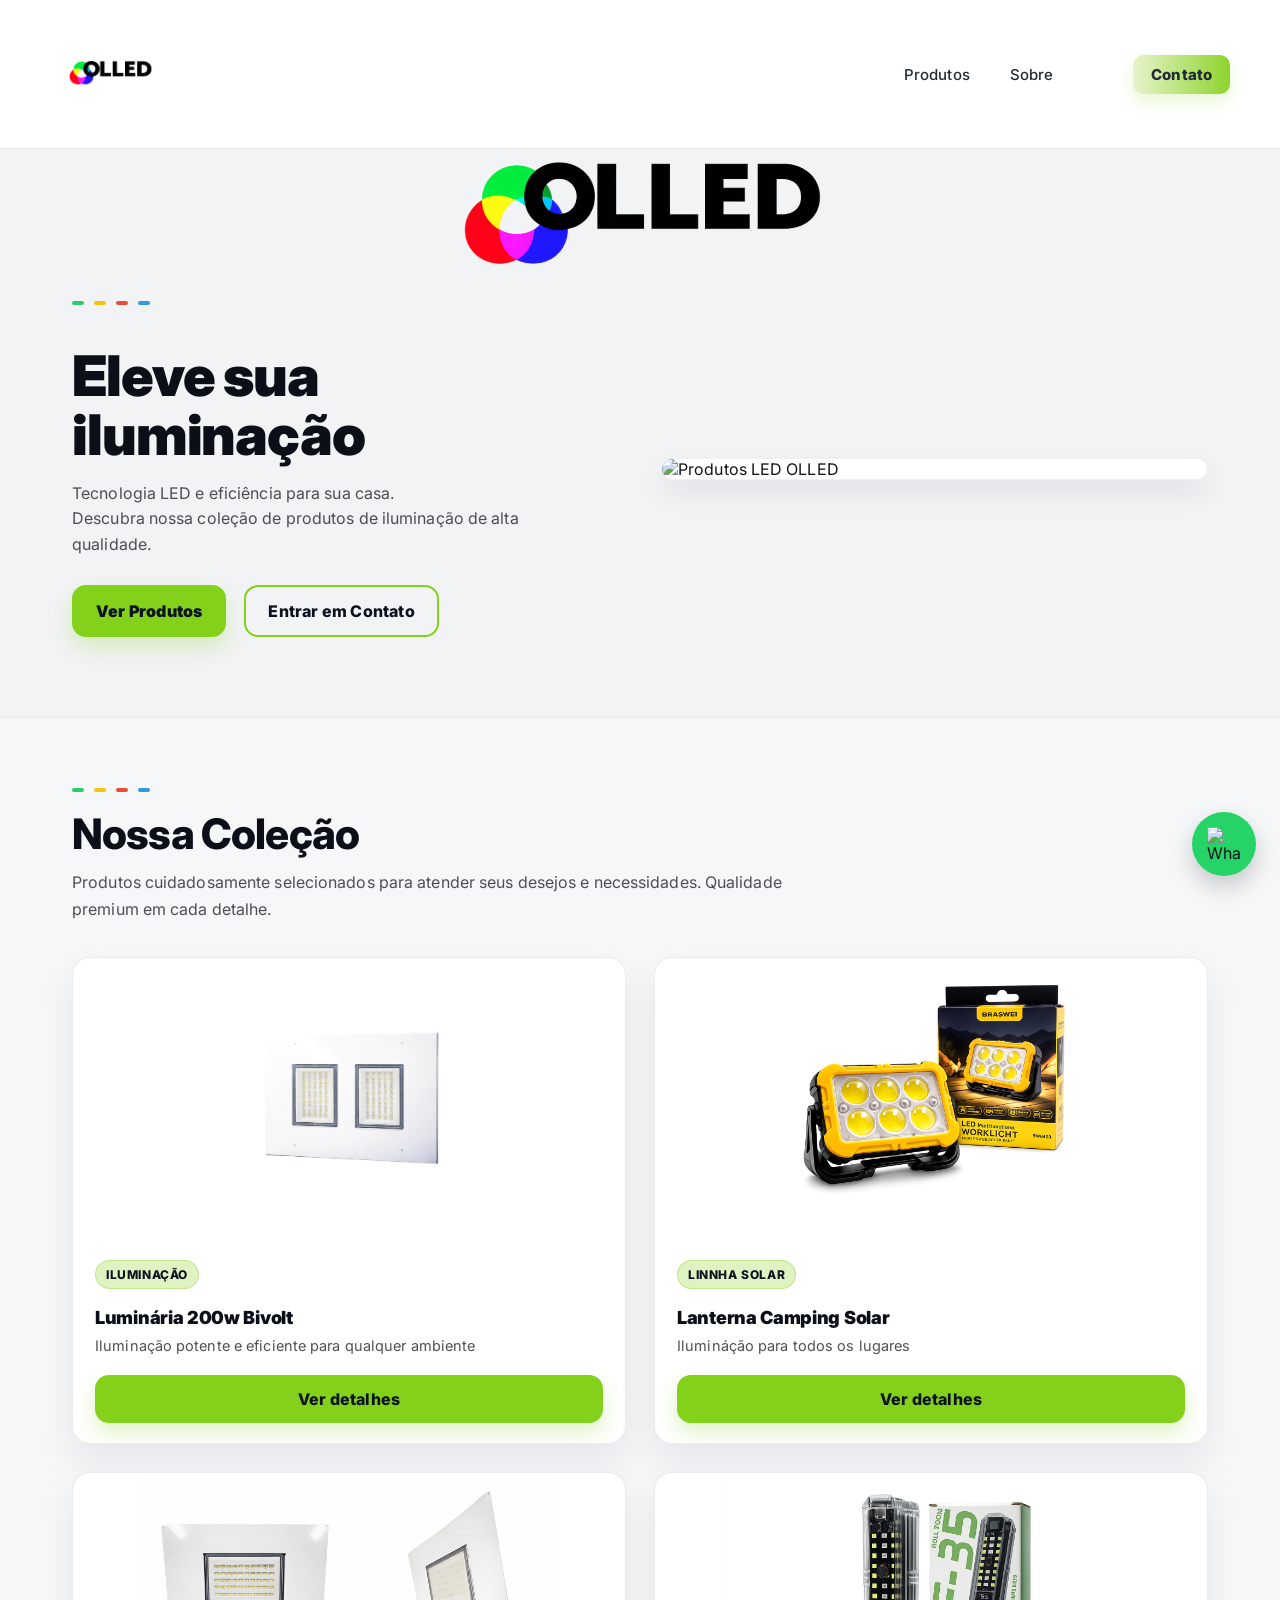
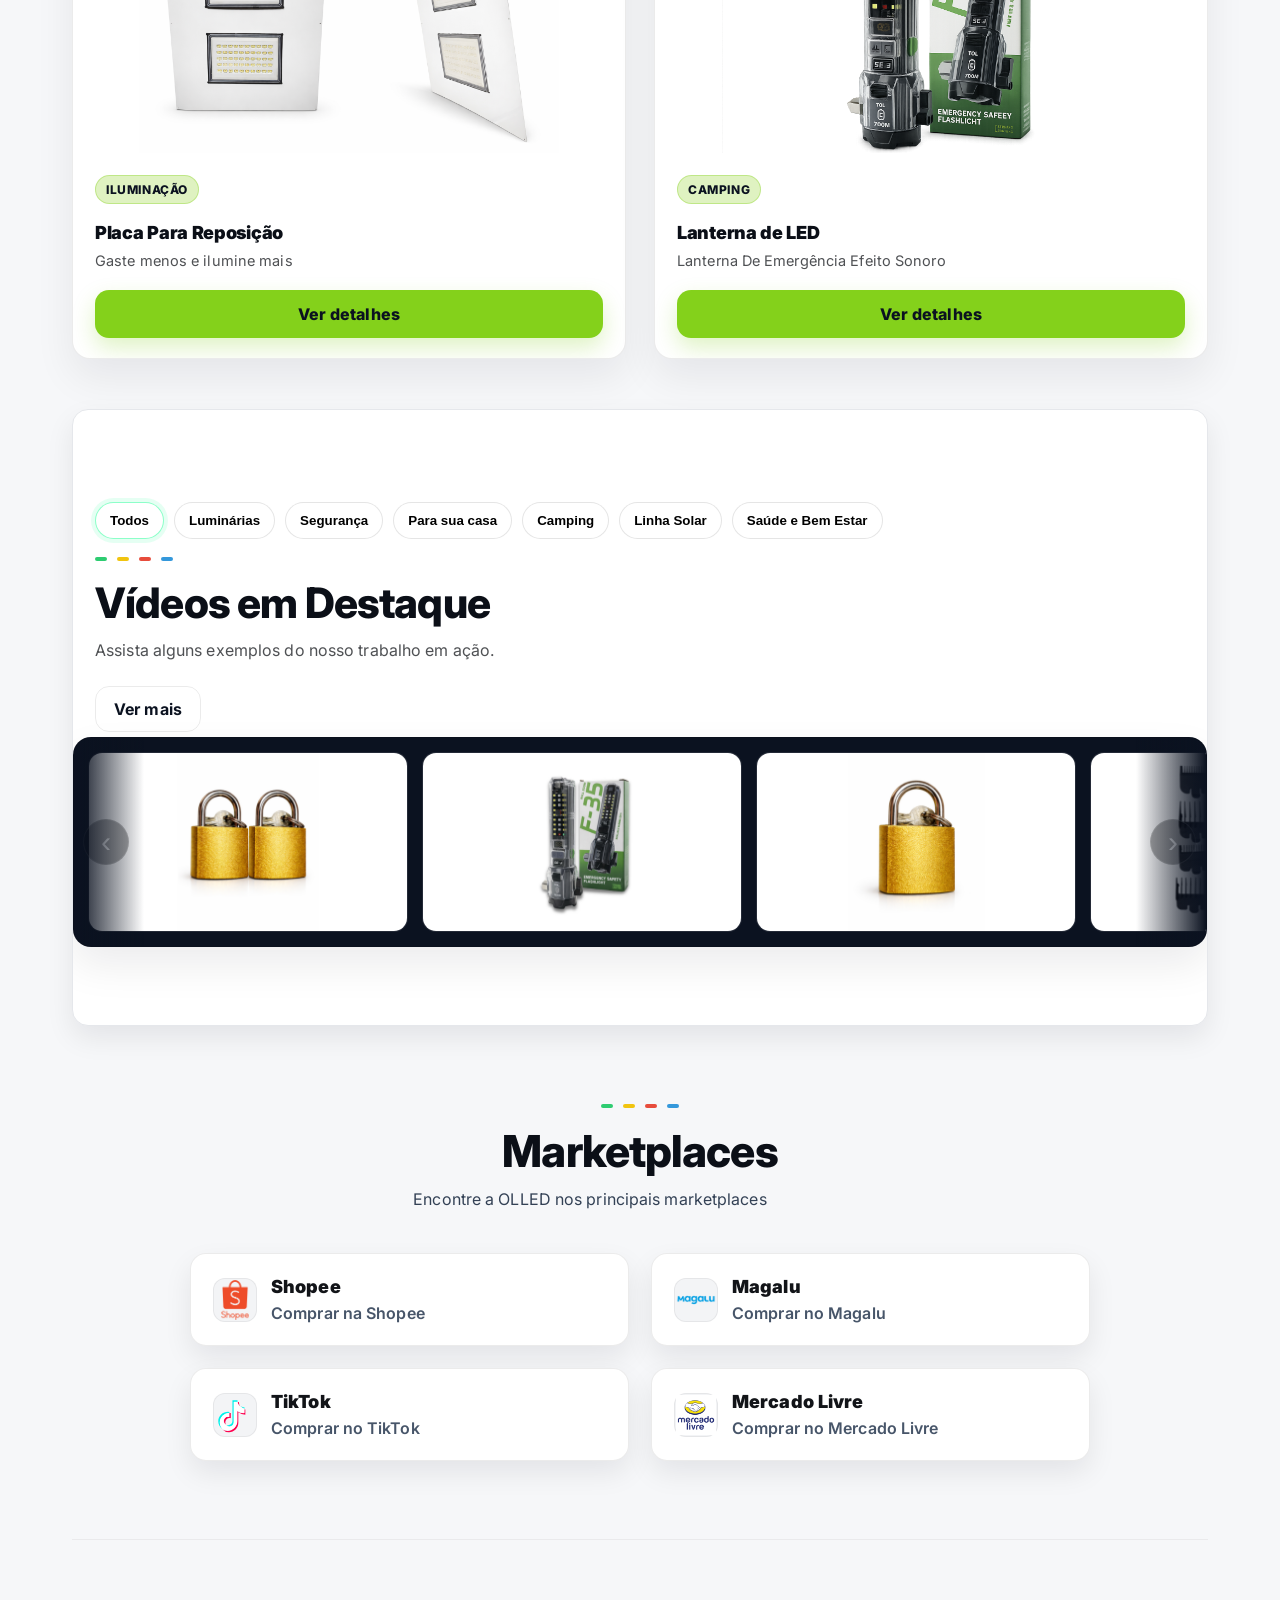
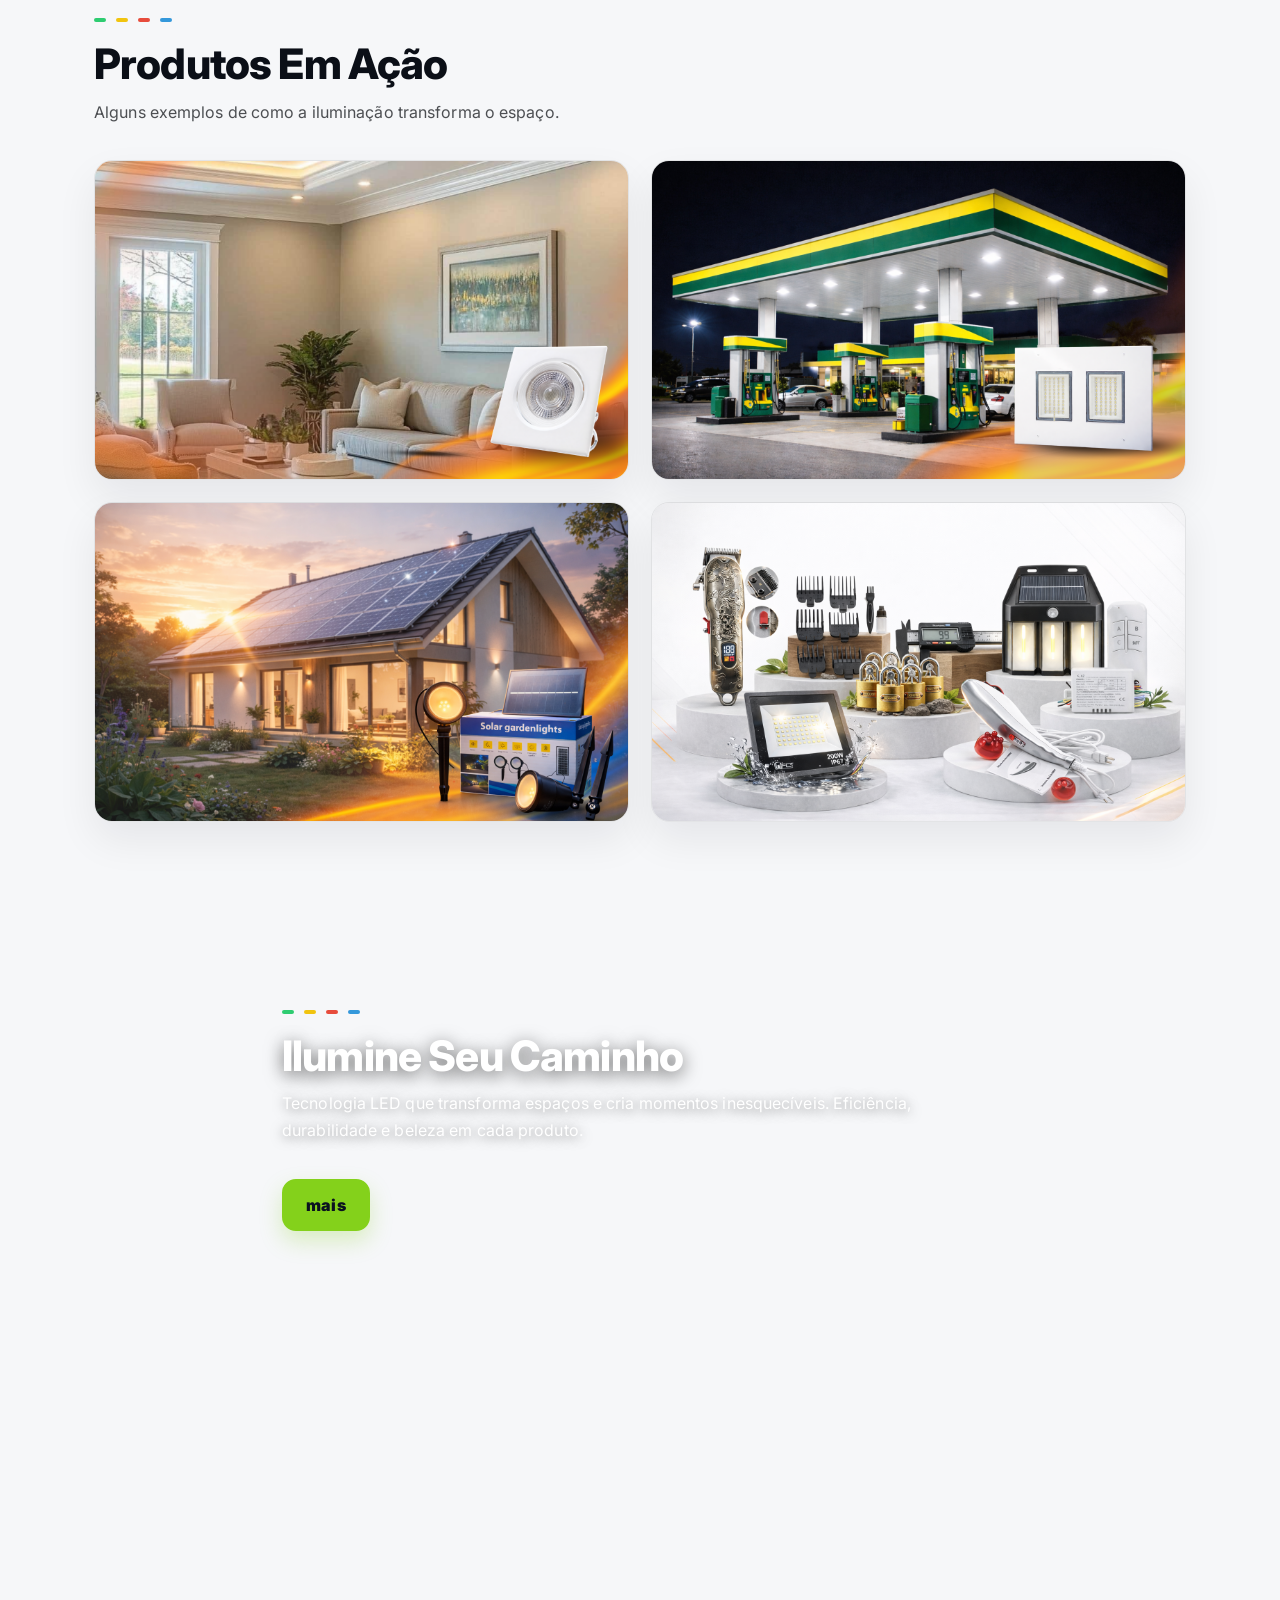
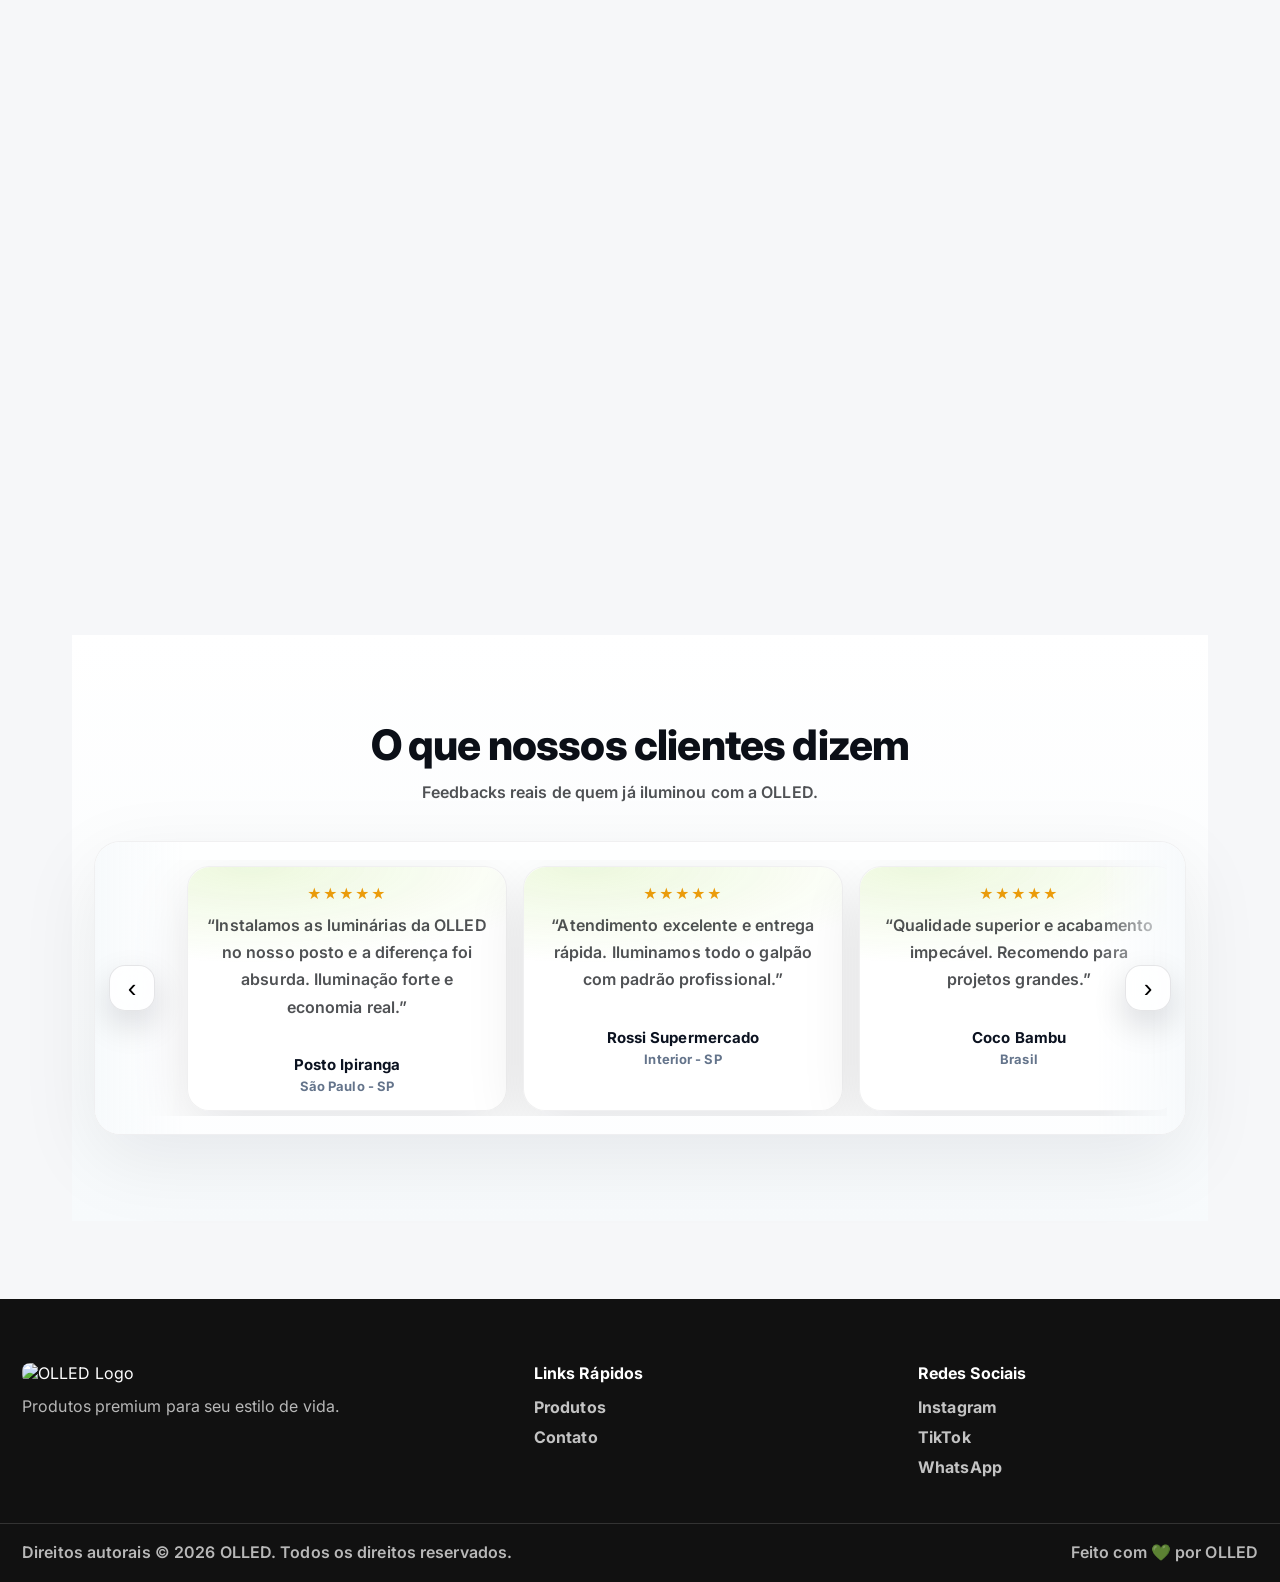
==== commit 25ec14a7: "Layout mudaças" ====
--- a/index.html
+++ b/index.html
@@ -132,42 +132,7 @@
           </article>
         </div>
 
-<!-- GALERIA -->
-<section class="section gallery" id="galeria">
-  <div class="container">
-    <div class="dots"><span></span><span></span><span></span><span></span></div>
-
-    <h2>Produtos Em Ação</h2>
-    <p>Alguns exemplos de como a iluminação transforma o espaço.</p>
-
-    <div class="galleryGrid">
-     <img class="reveal" src="./assets/galeria/Ambiente1.jpeg" alt="Ambiente iluminado 1" loading="lazy">
-<img class="reveal" src="./assets/galeria/Ambiente2.jpeg" alt="Ambiente iluminado 2" loading="lazy">
-<img class="reveal" src="./assets/galeria/Ambiente3.jpeg" alt="Ambiente iluminado 3" loading="lazy">
-<img class="reveal" src="./assets/galeria/Ambiente4.jpeg" alt="Ambiente iluminado 4" loading="lazy">
-
-    </div>
-  </div>
-</section>
-
-    <!-- SEÇÃO ESCURA (igual ao print com lâmpada) -->
-    <section class="section-dark" id="sobre">
-      <div class="container reveal">
-        <div class="dots"><span></span><span></span><span></span><span></span></div>
-
-        <h2>Ilumine Seu Caminho</h2>
-        <p>
-          Tecnologia LED que transforma espaços e cria momentos inesquecíveis.
-          Eficiência, durabilidade e beleza em cada produto.
-        </p>
-
-        <a class="btn primary" href="#marketplaces">mais</a>
-      </div>
-    </section>
-
-
-
-<div class="videoWrap">
+        <div class="videoWrap">
   <div class="videoBox">
 
   <section class="section" id="videos">
@@ -334,6 +299,8 @@
   </section> <!-- fecha section#videos -->
   </div> <!-- fecha .videoBox -->
 </div> <!-- fecha .videoWrap -->
+
+
 <!-- MARKETPLACES -->
 <section id="marketplaces" class="section">
   <div class="container">
@@ -387,6 +354,43 @@
     </div>
   </div>
 </section>
+<!-- GALERIA -->
+<section class="section gallery" id="galeria">
+  <div class="container">
+    <div class="dots"><span></span><span></span><span></span><span></span></div>
+
+    <h2>Produtos Em Ação</h2>
+    <p>Alguns exemplos de como a iluminação transforma o espaço.</p>
+
+    <div class="galleryGrid">
+     <img class="reveal" src="./assets/galeria/Ambiente1.jpeg" alt="Ambiente iluminado 1" loading="lazy">
+<img class="reveal" src="./assets/galeria/Ambiente2.jpeg" alt="Ambiente iluminado 2" loading="lazy">
+<img class="reveal" src="./assets/galeria/Ambiente3.jpeg" alt="Ambiente iluminado 3" loading="lazy">
+<img class="reveal" src="./assets/galeria/Ambiente4.jpeg" alt="Ambiente iluminado 4" loading="lazy">
+
+    </div>
+  </div>
+</section>
+
+    <!-- SEÇÃO ESCURA (igual ao print com lâmpada) -->
+    <section class="section-dark" id="sobre">
+      <div class="container reveal">
+        <div class="dots"><span></span><span></span><span></span><span></span></div>
+
+        <h2>Ilumine Seu Caminho</h2>
+        <p>
+          Tecnologia LED que transforma espaços e cria momentos inesquecíveis.
+          Eficiência, durabilidade e beleza em cada produto.
+        </p>
+
+        <a class="btn primary" href="#marketplaces">mais</a>
+      </div>
+    </section>
+
+
+
+
+
 
     <!-- CONTATO -->
     <section id="contato">
--- a/styles.css
+++ b/styles.css
@@ -324,7 +324,7 @@
 }
 
 /* ====== VIDEO ====== */
-.videoWrap{ margin-top:8px; }
+.videoWrap{ margin-top:50px; }
 
 .videoBox{
   background:#fff;
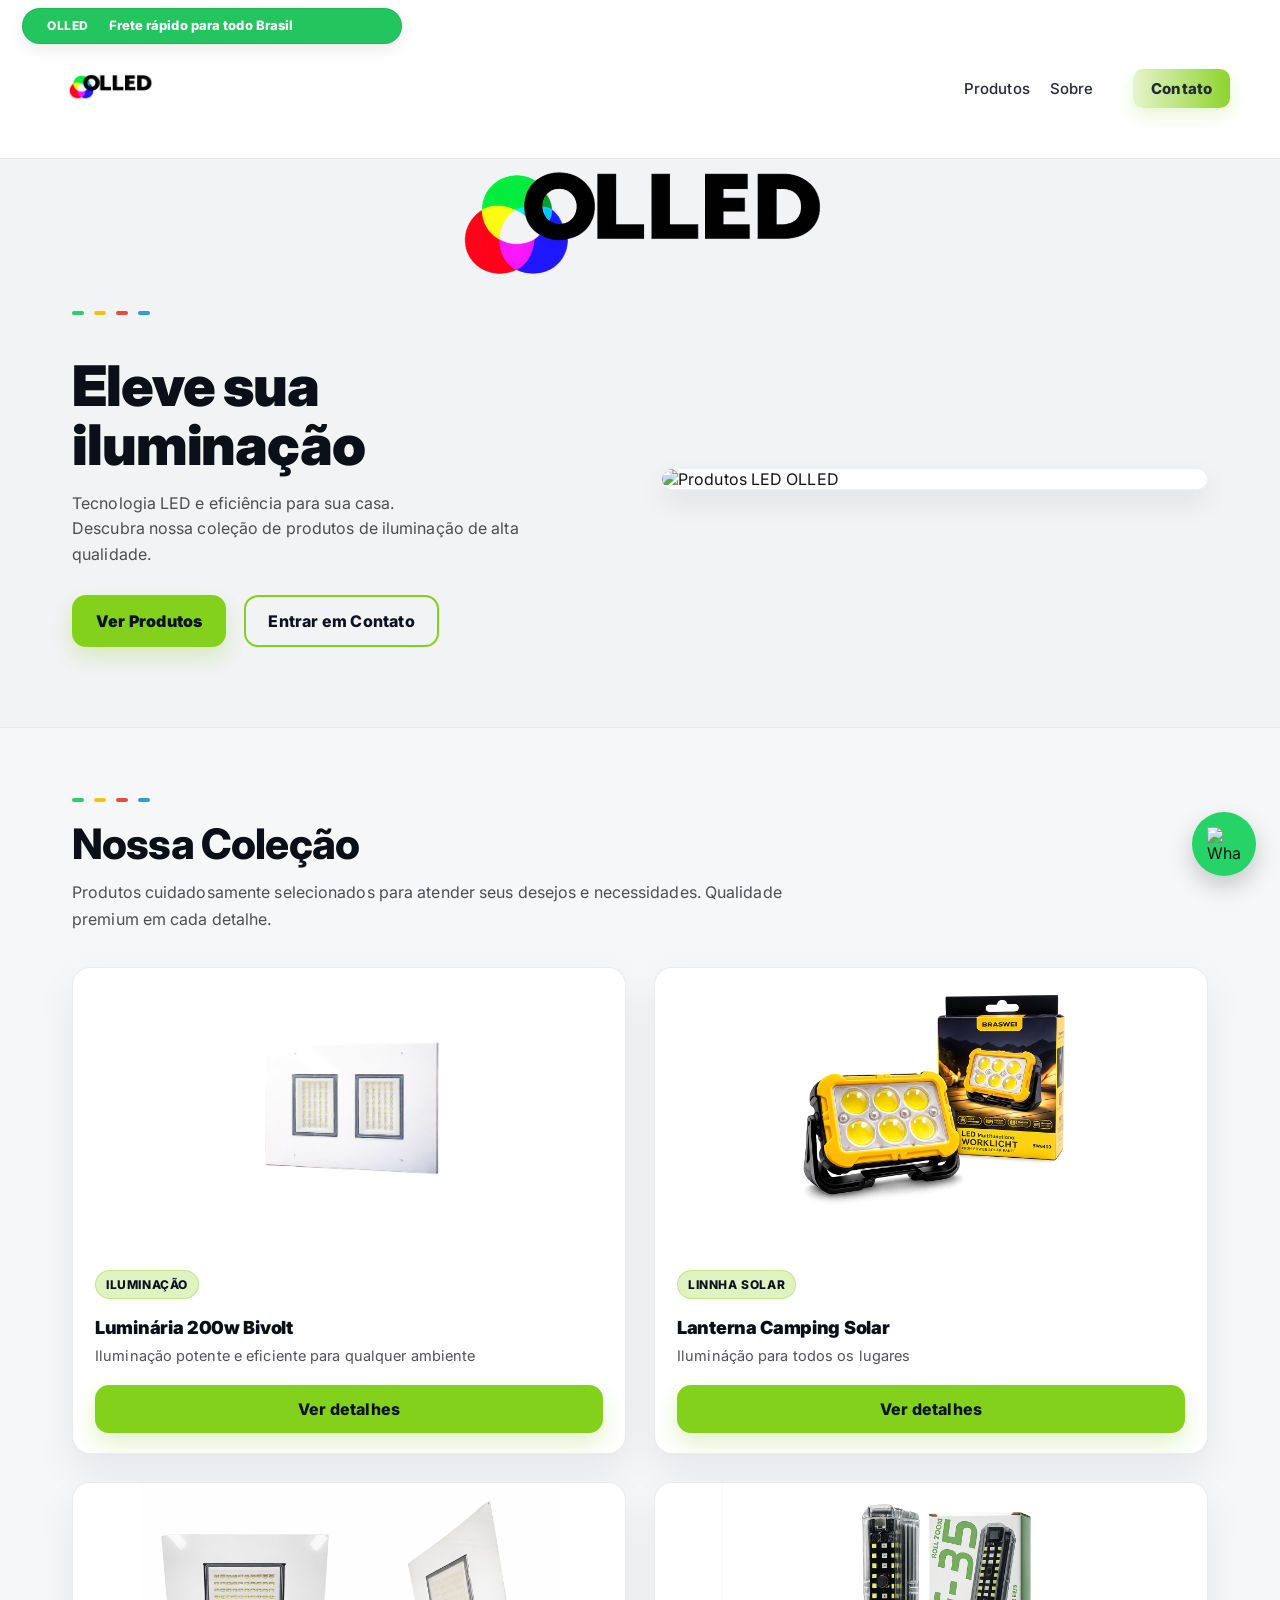
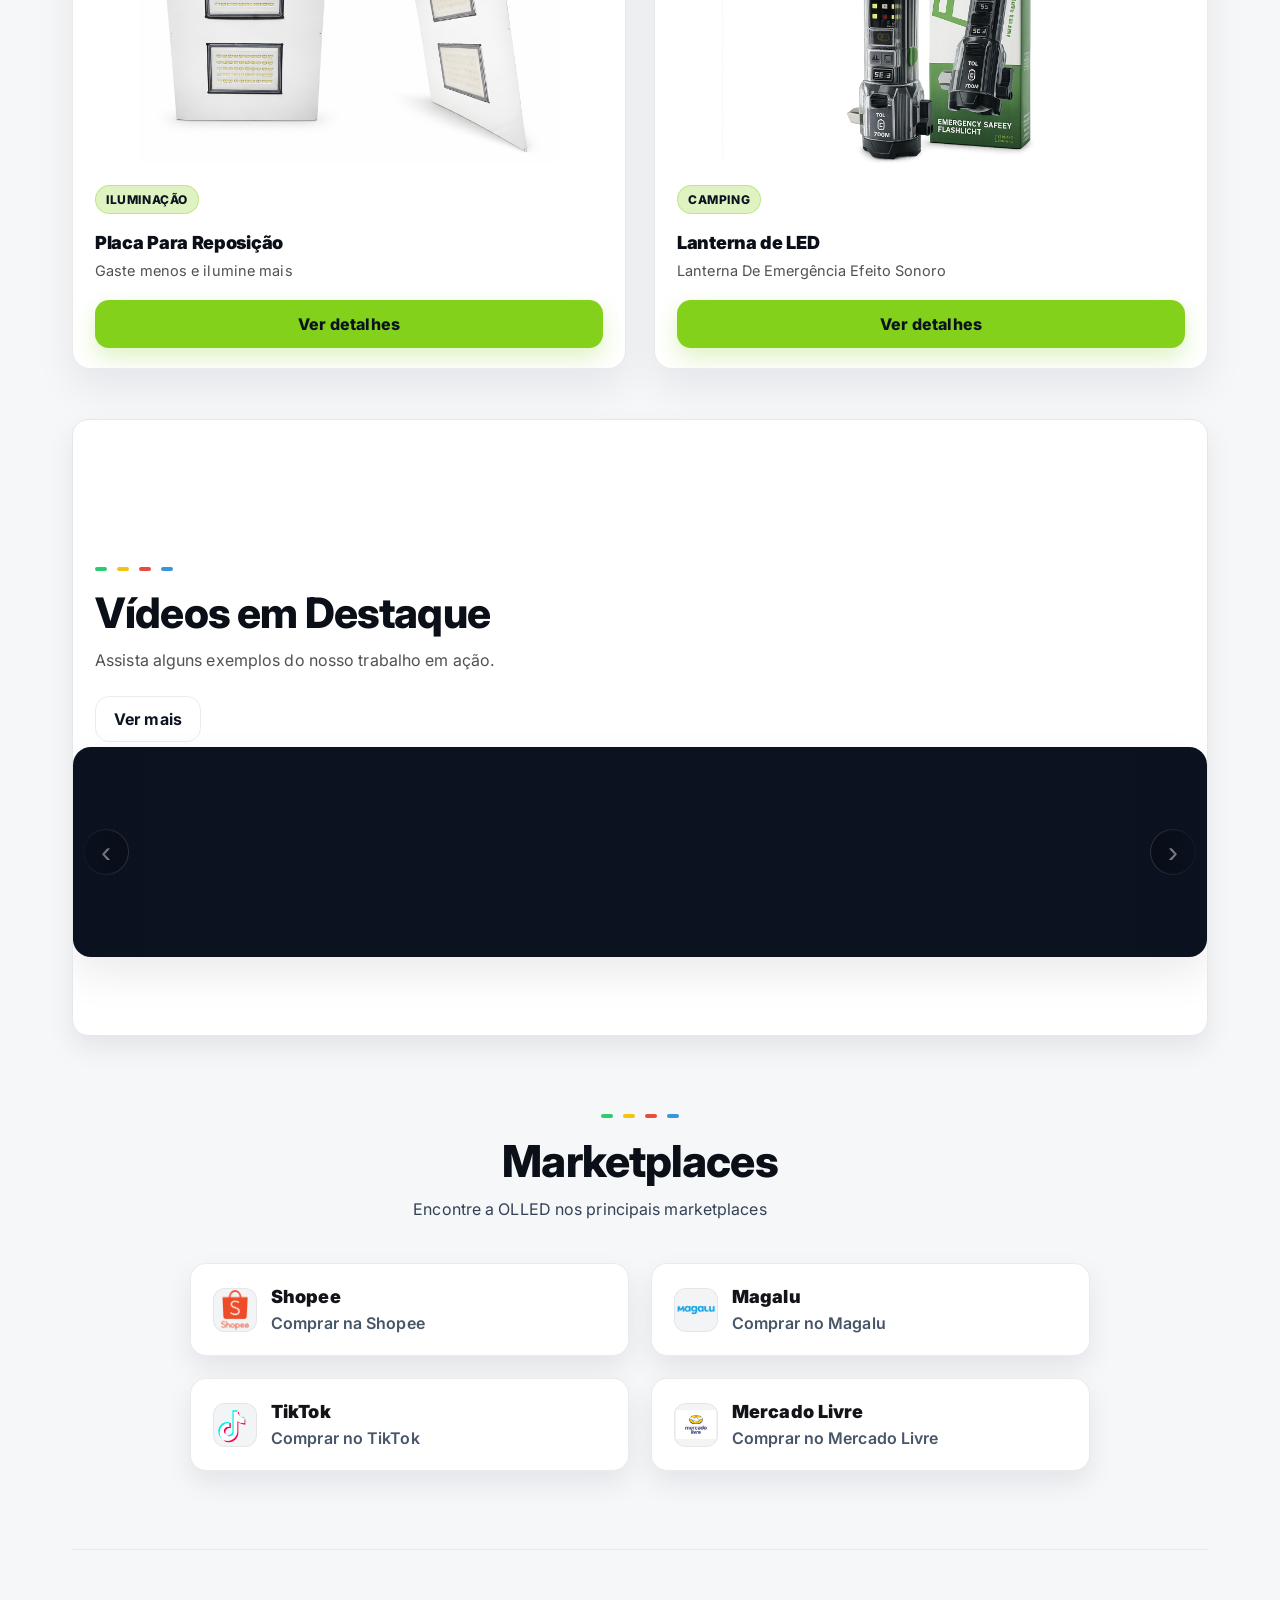
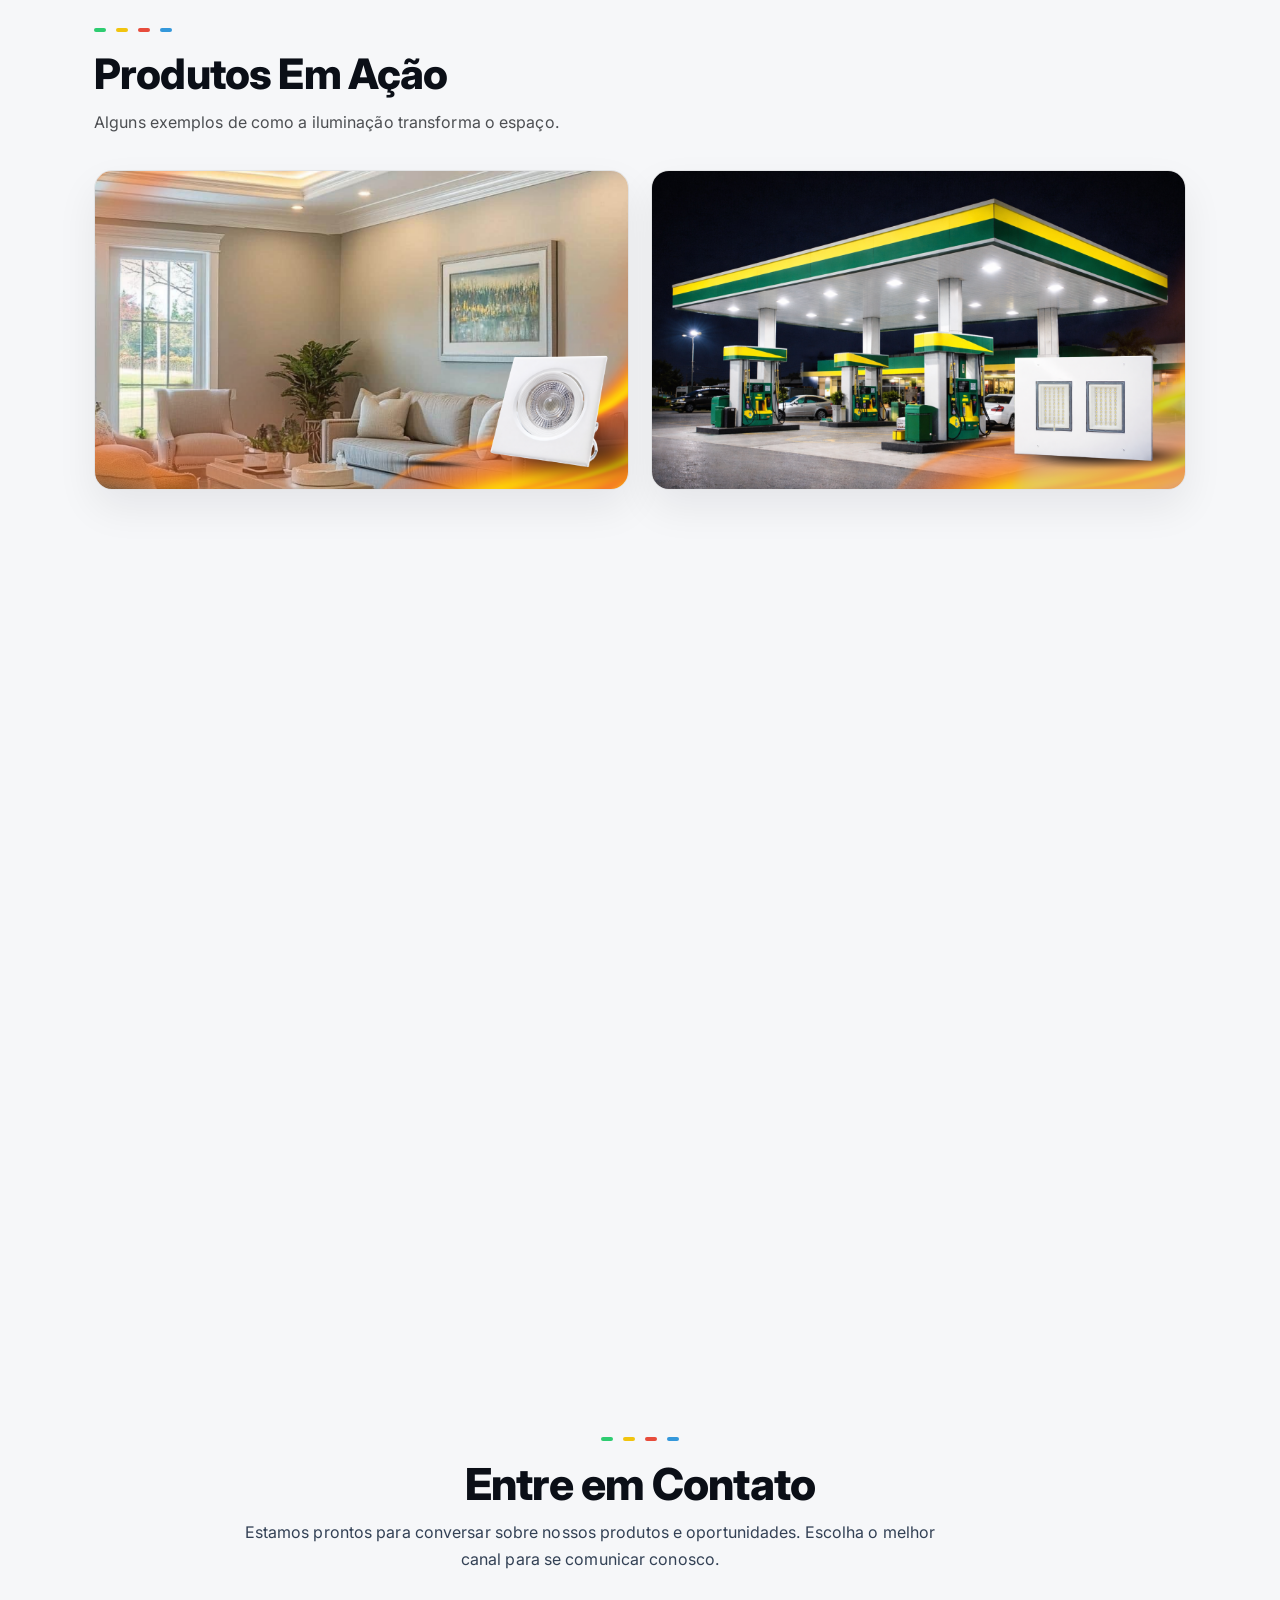
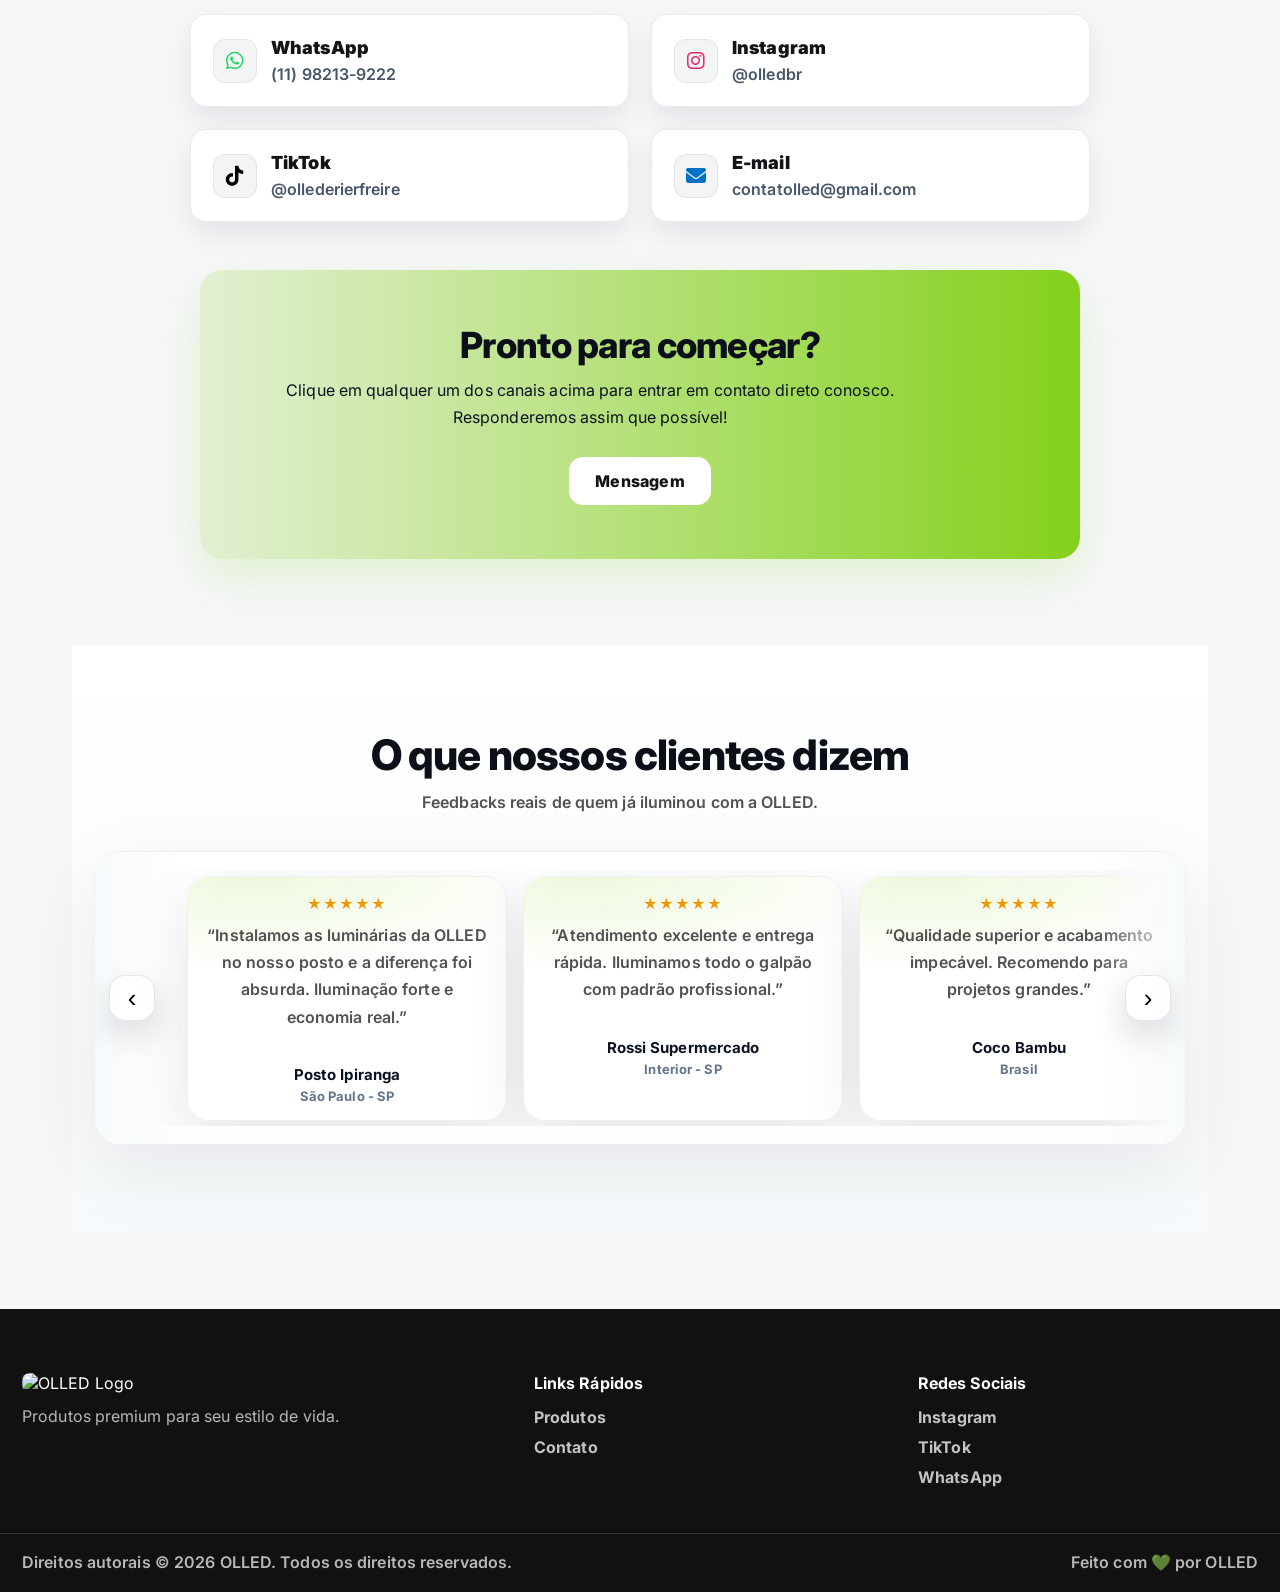
==== commit ec82cffc: "Site no ar" ====
--- a/index.html
+++ b/index.html
@@ -18,25 +18,35 @@
 
 <body>
   <!-- NAV -->
-  <header class="header">
-    <div class="container nav">
-      <a class="brand" href="#top" aria-label="OLLED">
-
-        <img class="logo" src="./assets/Olled logo.png" alt="OLLED logo">
-      </a>
-
-      <nav class="navLinks" aria-label="Navegação">
-  <a href="./produtos.html">Produtos</a>
-  <a href="./sobre.html">Sobre</a>
-
-  <span id="seasonalMenuSlot"></span>
-
-  <a class="ctaNav" href="#contato">Contato</a>
-</nav>
-
-      <button class="menuBtn" id="menuBtn" aria-label="Abrir menu" aria-expanded="false">☰</button>
-    </div>
-
+<header class="header">
+  <div class="topbar-pill topbar-header">
+  <span class="topbar-badge">OLLED</span>
+
+  <div class="topbar-rotator" id="topbarRotator">
+    <span class="topbar-dot" id="topbarDot"></span>
+
+    <span class="topbar-message active" data-color="#7c3aed">Cupons e ofertas especiais</span>
+    <span class="topbar-message" data-color="#22c55e">Frete rápido para todo Brasil</span>
+    <span class="topbar-message" data-color="#0ea5e9">Produtos testados e aprovados</span>
+    <span class="topbar-message" data-color="#f97316">Compra segura nos marketplaces</span>
+    <span class="topbar-message" data-color="#e11d48">Novidades toda semana</span>
+  </div>
+</div>
+
+  <div class="container nav">
+    <a class="brand" href="#top" aria-label="OLLED">
+      <img class="logo" src="./assets/Olled logo.png" alt="OLLED logo">
+    </a>
+
+    <nav class="navLinks" aria-label="Navegação">
+      <a href="./produtos.html">Produtos</a>
+      <a href="./sobre.html">Sobre</a>
+      <span id="seasonalMenuSlot"></span>
+      <a class="ctaNav" href="#contato">Contato</a>
+    </nav>
+
+    <button class="menuBtn" id="menuBtn" aria-label="Abrir menu" aria-expanded="false">☰</button>
+  </div>
 <div class="container mobileNav" id="mobileNav" hidden>
   <a href="./produtos.html">Produtos</a>
   <a href="./sobre.html">Sobre</a>
--- a/styles.css
+++ b/styles.css
@@ -60,10 +60,10 @@
 
 .navLinks{
   display:flex;
-  gap:40px; /* aumenta o espaço entre Produtos e Sobre */
+  gap:20px;
   align-items:center;
-}
-
+  margin-left:auto;
+}
 
 .brand{
   display:flex;
@@ -82,9 +82,8 @@
   display:flex;
   justify-content:space-between;
   align-items:center;
-  padding:px 0; /* mais espaço vertical */
-}
-
+  padding:14px 0;
+}
 .navLinks a{
   color:#111827;
   font-weight:500;
@@ -3679,4 +3678,780 @@
 .railCard.isFadingIn{
   opacity: 0;
   transform: translateY(6px);
+}
+/* TOPBAR ESTILO MARKETPLACE */
+.topbar-wrap{
+  width:100%;
+  display:flex;
+  justify-content:center;
+  padding:10px 16px 0;
+  background:transparent;
+}
+
+.topbar-pill{
+  display:flex;
+  align-items:center;
+  gap:14px;
+  background:#fff159;
+  color:#1f2937;
+  border-radius:999px;
+  padding:10px 18px;
+  min-height:44px;
+  box-shadow:0 8px 18px rgba(0,0,0,.08);
+  border:1px solid rgba(0,0,0,.06);
+}
+
+.topbar-badge{
+  display: inline-flex;
+  align-items: center;
+  justify-content: center;
+  background: inherit;
+  color: #fff;
+  font-weight: 800;
+  font-size: 12px;
+  border-radius: 999px;
+  padding: 5px 10px;
+  line-height: 1;
+  white-space: nowrap;
+  flex: 0 0 auto;
+  transition: background-color .45s ease, color .45s ease;
+}
+
+.topbar-rotator{
+  position:relative;
+  height:20px;
+  min-width:260px;
+  overflow:hidden;
+}
+
+.topbar-message{
+  position:absolute;
+  left:0;
+  top:0;
+  width:100%;
+  opacity:0;
+  transform:translateY(10px);
+  transition:opacity .35s ease, transform .35s ease;
+  font-weight:800;
+  font-size:14px;
+  white-space:nowrap;
+}
+
+.topbar-message.active{
+  opacity:1;
+  transform:translateY(0);
+}
+
+@media (max-width: 768px){
+  .topbar-wrap{
+    padding:8px 12px 0;
+  }
+
+  .topbar-pill{
+    width:100%;
+    max-width:100%;
+    gap:10px;
+    padding:10px 14px;
+  }
+
+  .topbar-badge{
+    font-size:12px;
+    padding:6px 10px;
+  }
+
+  .topbar-rotator{
+    min-width:0;
+    flex:1;
+  }
+
+  .topbar-message{
+    font-size:13px;
+  }
+}
+/* TOPBAR DENTRO DO HEADER, CANTO SUPERIOR DIREITO */
+.header{
+  position: sticky;
+  top: 0;
+  z-index: 50;
+  background: #ffffff;
+  border-bottom: 1px solid #e6e6e6;
+}
+
+.topbar-header{
+position:absolute;
+top:8px;
+left:22px;
+}
+
+.topbar-pill{
+  display: flex;
+  align-items: center;
+  gap: 10px;
+  background: #fff159;
+  color: #111827;
+  border-radius: 999px;
+  padding: 6px 12px;
+  min-height: 34px;
+  border: 1px solid rgba(0,0,0,.06);
+  box-shadow: 0 6px 16px rgba(0,0,0,.08);
+}
+
+.topbar-badge{
+  display: inline-flex;
+  align-items: center;
+  justify-content: center;
+  background: inherit;
+  color: #fff;
+  font-weight: 800;
+  font-size: 12px;
+  border-radius: 999px;
+  padding: 5px 10px;
+  line-height: 1;
+  white-space: nowrap;
+  flex: 0 0 auto;
+  transition: background-color .45s ease, color .45s ease;
+}
+
+.topbar-rotator{
+  position: relative;
+  width: 250px;
+  height: 18px;
+  overflow: hidden;
+}
+
+.topbar-message{
+  position: absolute;
+  left: 0;
+  top: 0;
+  width: 100%;
+  opacity: 0;
+  transform: translateY(8px);
+  transition: opacity .35s ease, transform .35s ease;
+  font-size: 13px;
+  font-weight: 800;
+  white-space: nowrap;
+}
+
+.topbar-message.active{
+  opacity: 1;
+  transform: translateY(0);
+}
+.topbar-header{
+  position: absolute;
+  top: 8px;
+  right: 22px;
+  z-index: 60;
+
+  display: inline-flex;
+  align-items: center;
+  gap: 10px;
+
+  width: auto;
+  max-width: 380px;
+  min-width: 0;
+  padding: 6px 12px;
+
+  background: #fff159;
+  border: 1px solid rgba(0,0,0,.06);
+  border-radius: 999px;
+  box-shadow: 0 6px 16px rgba(0,0,0,.08);
+
+  overflow: hidden;
+}
+
+.topbar-badge{
+  display: inline-flex;
+  align-items: center;
+  justify-content: center;
+  background: inherit;
+  color: #fff;
+  font-weight: 800;
+  font-size: 12px;
+  border-radius: 999px;
+  padding: 5px 10px;
+  line-height: 1;
+  white-space: nowrap;
+  flex: 0 0 auto;
+  transition: background-color .45s ease, color .45s ease;
+}
+
+.topbar-rotator{
+  position: relative;
+  width: 240px;
+  height: 20px;
+  overflow: hidden;
+  flex: 0 0 240px;
+  border-radius: 999px;
+}
+
+.topbar-bubble{
+  position: absolute;
+  left: -32px;
+  top: 50%;
+  width: 22px;
+  height: 22px;
+  border-radius: 999px;
+  background: #7c3aed;
+  transform: translateY(-50%) scale(0);
+  z-index: 1;
+  opacity: 0;
+}
+
+.topbar-message{
+  position: absolute;
+  left: 12px;
+  top: 0;
+  width: calc(100% - 24px);
+  opacity: 0;
+  transform: translateY(8px);
+  transition: opacity .28s ease, transform .28s ease;
+  font-size: 13px;
+  font-weight: 800;
+  white-space: nowrap;
+  z-index: 2;
+  color: #111827;
+}
+
+.topbar-message.active{
+  opacity: 1;
+  transform: translateY(0);
+}
+/* ===== TOPBAR HEADER PREMIUM ESTÁVEL ===== */
+.topbar-header{
+position:absolute;
+top:8px;
+left:22px;
+
+display:inline-flex;
+align-items:center;
+gap:10px;
+
+padding:6px 14px;
+
+border-radius:999px;
+
+background:rgba(255,255,255,0.65);
+backdrop-filter:blur(8px);
+
+border:1px solid rgba(0,0,0,.08);
+
+box-shadow:0 6px 16px rgba(0,0,0,.08);
+
+transition:background-color .6s ease, box-shadow .4s ease;
+}
+
+.topbar-badge{
+display:inline-flex;
+align-items:center;
+justify-content:center;
+
+background:linear-gradient(135deg,#7c3aed,#a855f7);
+
+color:#fff;
+font-weight:800;
+font-size:12px;
+
+border-radius:999px;
+padding:5px 10px;
+
+letter-spacing:.5px;
+}
+
+.topbar-rotator{
+  position: relative;
+  width: 240px;
+  height: 18px;
+  overflow: hidden;
+  flex: 0 0 240px;
+}
+
+.topbar-message{
+  position: absolute;
+  left: 0;
+  top: 0;
+  width: 100%;
+  opacity: 0;
+  transform: translateY(8px);
+  transition: opacity .32s ease, transform .32s ease, color .32s ease;
+  white-space: nowrap;
+  font-size: 13px;
+  font-weight: 800;
+  color: #111827;
+  z-index: 2;
+}
+
+.topbar-message.active{
+  opacity: 1;
+  transform: translateY(0);
+}
+
+.topbar-dot{
+  position: absolute;
+  left: -20px;
+  top: 50%;
+  width: 12px;
+  height: 12px;
+  border-radius: 999px;
+  background: #7c3aed;
+  transform: translateY(-50%);
+  opacity: 0;
+  z-index: 1;
+}
+
+.topbar-rotator.animating .topbar-dot{
+  animation: topbarDotPass .65s ease forwards;
+}
+
+@keyframes topbarDotPass{
+  0%{
+    left: -20px;
+    opacity: 0;
+    transform: translateY(-50%) scale(.6);
+  }
+  15%{
+    opacity: 1;
+    transform: translateY(-50%) scale(1);
+  }
+  50%{
+    left: 50%;
+    transform: translateY(-50%) scale(1.8);
+    opacity: 1;
+  }
+  100%{
+    left: calc(100% + 20px);
+    opacity: 0;
+    transform: translateY(-50%) scale(.8);
+  }
+}
+
+/* espaço no topo do header para a barra */
+.nav{
+  padding: 28px 0 10px;
+}
+
+@media (max-width: 980px){
+  .topbar-header{
+    display: none;
+  }
+}
+.topbar-header{
+transition: background-color .6s ease;
+}
+/* ===== MOBILE OTIMIZADO ===== */
+@media (max-width: 768px){
+
+  .container{
+    padding: 0 14px;
+  }
+
+  .header{
+    position: sticky;
+    top: 0;
+  }
+
+  .nav{
+    padding: 14px 0;
+  }
+
+  .logo{
+    width: 96px;
+  }
+
+  .navLinks{
+    display: none;
+  }
+
+  .menuBtn{
+    display: inline-flex;
+  }
+
+  .topbar-header{
+    display: none !important;
+  }
+}
+@media (max-width: 768px){
+
+  .hero{
+    padding: 14px 0 42px 0;
+  }
+
+  .heroGrid{
+    grid-template-columns: 1fr;
+    gap: 22px;
+  }
+
+  .heroTopLogo{
+    margin-bottom: -8px;
+  }
+
+  .heroTopLogo img{
+    width: 280px;
+    height: auto;
+    object-fit: contain;
+  }
+
+  .heroText h1{
+    font-size: 34px;
+    line-height: 1.08;
+    margin: 18px 0 12px;
+    text-align: center;
+  }
+
+  .lead{
+    font-size: 14px;
+    line-height: 1.6;
+    text-align: center;
+    max-width: 100%;
+  }
+
+  .heroActions{
+    justify-content: center;
+    gap: 12px;
+  }
+
+  .heroActions .btn{
+    width: 100%;
+    max-width: 280px;
+  }
+
+  .heroMedia img{
+    width: 100%;
+    height: auto;
+    object-fit: cover;
+  }
+}
+@media (max-width: 768px){
+
+  .section{
+    padding: 52px 0;
+  }
+
+  .section h2{
+    font-size: 30px;
+    text-align: center;
+  }
+
+  .section p{
+    font-size: 14px;
+    text-align: center;
+    margin: 0 auto 24px;
+  }
+
+  .grid{
+    grid-template-columns: 1fr;
+    gap: 18px;
+  }
+
+  .card{
+    border-radius: 16px;
+  }
+
+  .card img{
+    height: 220px;
+    object-fit: contain;
+    padding: 8px;
+  }
+
+  .cardBody{
+    padding: 18px 16px 16px;
+  }
+
+  .cardBody h3{
+    font-size: 22px;
+  }
+
+  .cardBody p{
+    font-size: 14px;
+    line-height: 1.55;
+    text-align: left;
+  }
+}
+@media (max-width: 768px){
+
+  .videoFilters{
+    justify-content: flex-start;
+    gap: 8px;
+    overflow-x: auto;
+    flex-wrap: nowrap;
+    padding-bottom: 4px;
+    scrollbar-width: none;
+  }
+
+  .videoFilters::-webkit-scrollbar{
+    display: none;
+  }
+
+  .videoFilterBtn{
+    flex: 0 0 auto;
+    font-size: 13px;
+    padding: 9px 12px;
+  }
+
+  .rail{
+    margin-top: 12px;
+  }
+
+  .railBtn{
+    width: 38px;
+    height: 38px;
+    font-size: 24px;
+  }
+
+  .railCard{
+    flex: 0 0 240px;
+    height: 140px;
+  }
+
+  .playBadge{
+    width: 44px;
+    height: 44px;
+    font-size: 18px;
+  }
+
+  .playText{
+    font-size: 12px;
+  }
+}
+@media (max-width: 768px){
+
+  .whatsappFloat{
+    width: 56px;
+    height: 56px;
+    right: 16px;
+    bottom: 16px;
+  }
+
+  .whatsappFloat img{
+    width: 28px;
+    height: 28px;
+  }
+
+  #backToTop{
+    right: 16px;
+    bottom: 84px;
+    width: 46px;
+    height: 46px;
+  }
+}
+/* ===== MOBILE HEADER + TOPBAR ===== */
+@media (max-width: 768px){
+
+  .container{
+    padding: 0 14px;
+  }
+
+  .header{
+    position: sticky;
+    top: 0;
+    z-index: 80;
+  }
+
+  .nav{
+    padding: 12px 0 !important;
+    min-height: 64px;
+  }
+
+  .logo{
+    width: 92px;
+    height: auto;
+  }
+
+  .navLinks{
+    display: none !important;
+  }
+
+  .menuBtn{
+    display: inline-flex !important;
+  }
+
+  .mobileNav{
+    padding: 10px 0 14px;
+  }
+
+  /* topbar visível no celular */
+@media (max-width: 768px){
+
+  .topbar-header{
+    position: static !important;
+    display: inline-flex !important;
+    margin: 8px auto 0;
+
+    width: auto;
+    max-width: 310px;
+
+    padding: 6px 12px;
+    border-radius: 999px;
+
+    justify-content: flex-start;
+    align-items: center;
+  }
+
+  .topbar-rotator{
+    position: relative;
+    width: 210px;
+    height: 18px;
+    overflow: hidden;
+    flex: 0 0 210px;
+  }
+
+  .topbar-message{
+    position: absolute;
+    left: 0;
+    top: 0;
+    width: 100%;
+
+    font-size: 12px;
+    white-space: nowrap;
+
+    opacity: 0;
+    transform: translateY(6px);
+    transition: opacity .3s ease, transform .3s ease;
+  }
+
+  .topbar-message.active{
+    opacity: 1;
+    transform: translateY(0);
+  }
+}
+}
+@media (max-width: 768px){
+  .hero{
+    padding: 16px 0 42px 0;
+  }
+
+  .heroGrid{
+    grid-template-columns: 1fr;
+    gap: 22px;
+  }
+
+  .heroTopLogo{
+    margin-top: 0;
+    margin-bottom: -6px;
+  }
+
+  .heroTopLogo img{
+    width: 260px;
+    height: auto;
+    object-fit: contain;
+  }
+
+  .heroText h1{
+    font-size: 34px;
+    line-height: 1.08;
+    margin: 18px 0 12px;
+    text-align: center;
+  }
+
+  .lead{
+    font-size: 14px;
+    line-height: 1.6;
+    text-align: center;
+    max-width: 100%;
+  }
+
+  .heroActions{
+    justify-content: center;
+    gap: 12px;
+  }
+
+  .heroActions .btn{
+    width: 100%;
+    max-width: 280px;
+  }
+}
+@media (max-width: 768px){
+  .hero{
+    padding: 16px 0 42px 0;
+  }
+
+  .heroGrid{
+    grid-template-columns: 1fr;
+    gap: 22px;
+  }
+
+  .heroTopLogo{
+    margin-top: 0;
+    margin-bottom: -6px;
+  }
+
+  .heroTopLogo img{
+    width: 260px;
+    height: auto;
+    object-fit: contain;
+  }
+
+  .heroText h1{
+    font-size: 34px;
+    line-height: 1.08;
+    margin: 18px 0 12px;
+    text-align: center;
+  }
+
+  .lead{
+    font-size: 14px;
+    line-height: 1.6;
+    text-align: center;
+    max-width: 100%;
+  }
+
+  .heroActions{
+    justify-content: center;
+    gap: 12px;
+  }
+
+  .heroActions .btn{
+    width: 100%;
+    max-width: 280px;
+  }
+}
+@media (max-width: 768px){
+  .videoFilters{
+    justify-content: flex-start;
+    gap: 8px;
+    overflow-x: auto;
+    flex-wrap: nowrap;
+    padding-bottom: 4px;
+    scrollbar-width: none;
+  }
+
+  .videoFilters::-webkit-scrollbar{
+    display: none;
+  }
+
+  .videoFilterBtn{
+    flex: 0 0 auto;
+    font-size: 13px;
+    padding: 9px 12px;
+  }
+
+  .railCard{
+    flex: 0 0 240px;
+    height: 140px;
+  }
+
+  .railBtn{
+    width: 38px;
+    height: 38px;
+    font-size: 24px;
+  }
+}
+@media (max-width: 768px){
+  .whatsappFloat{
+    width: 56px;
+    height: 56px;
+    right: 16px;
+    bottom: 16px;
+  }
+
+  .whatsappFloat img{
+    width: 28px;
+    height: 28px;
+  }
+
+  #backToTop{
+    right: 16px;
+    bottom: 84px;
+    width: 46px;
+    height: 46px;
+  }
 }
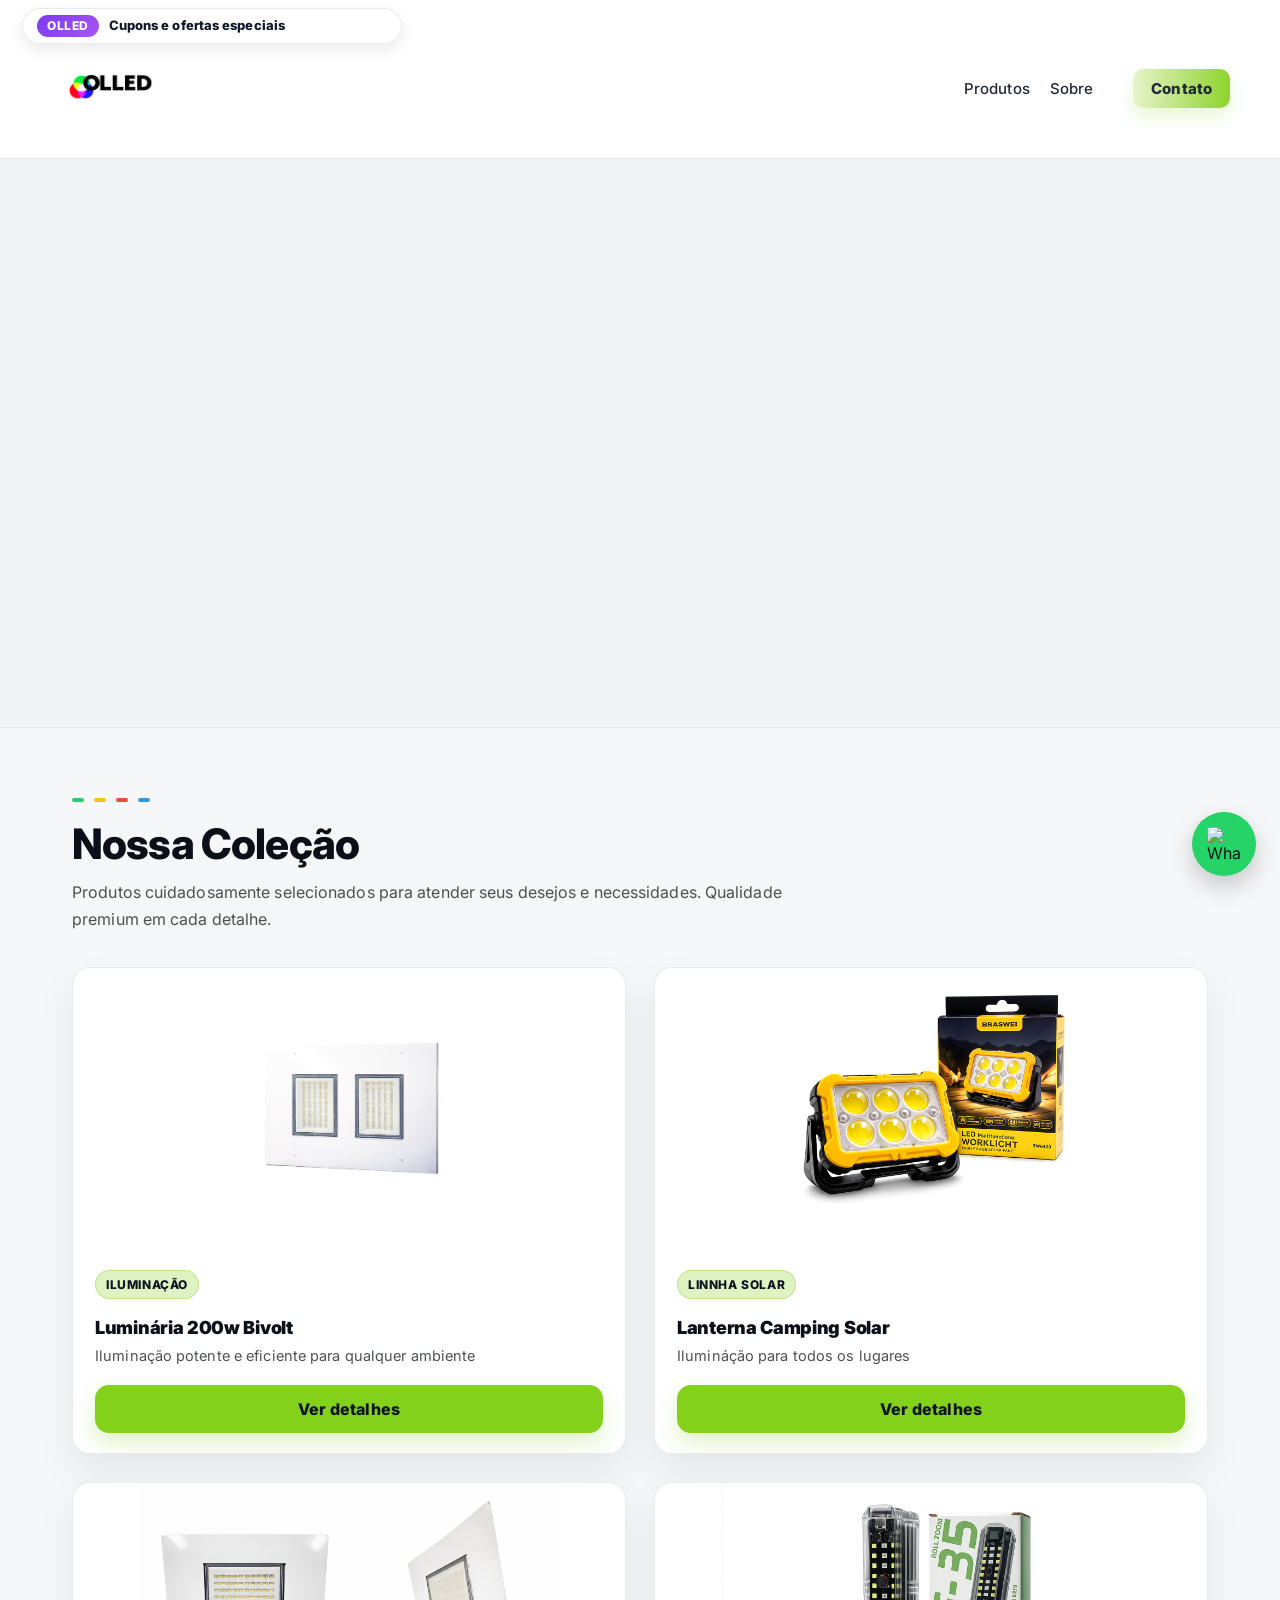
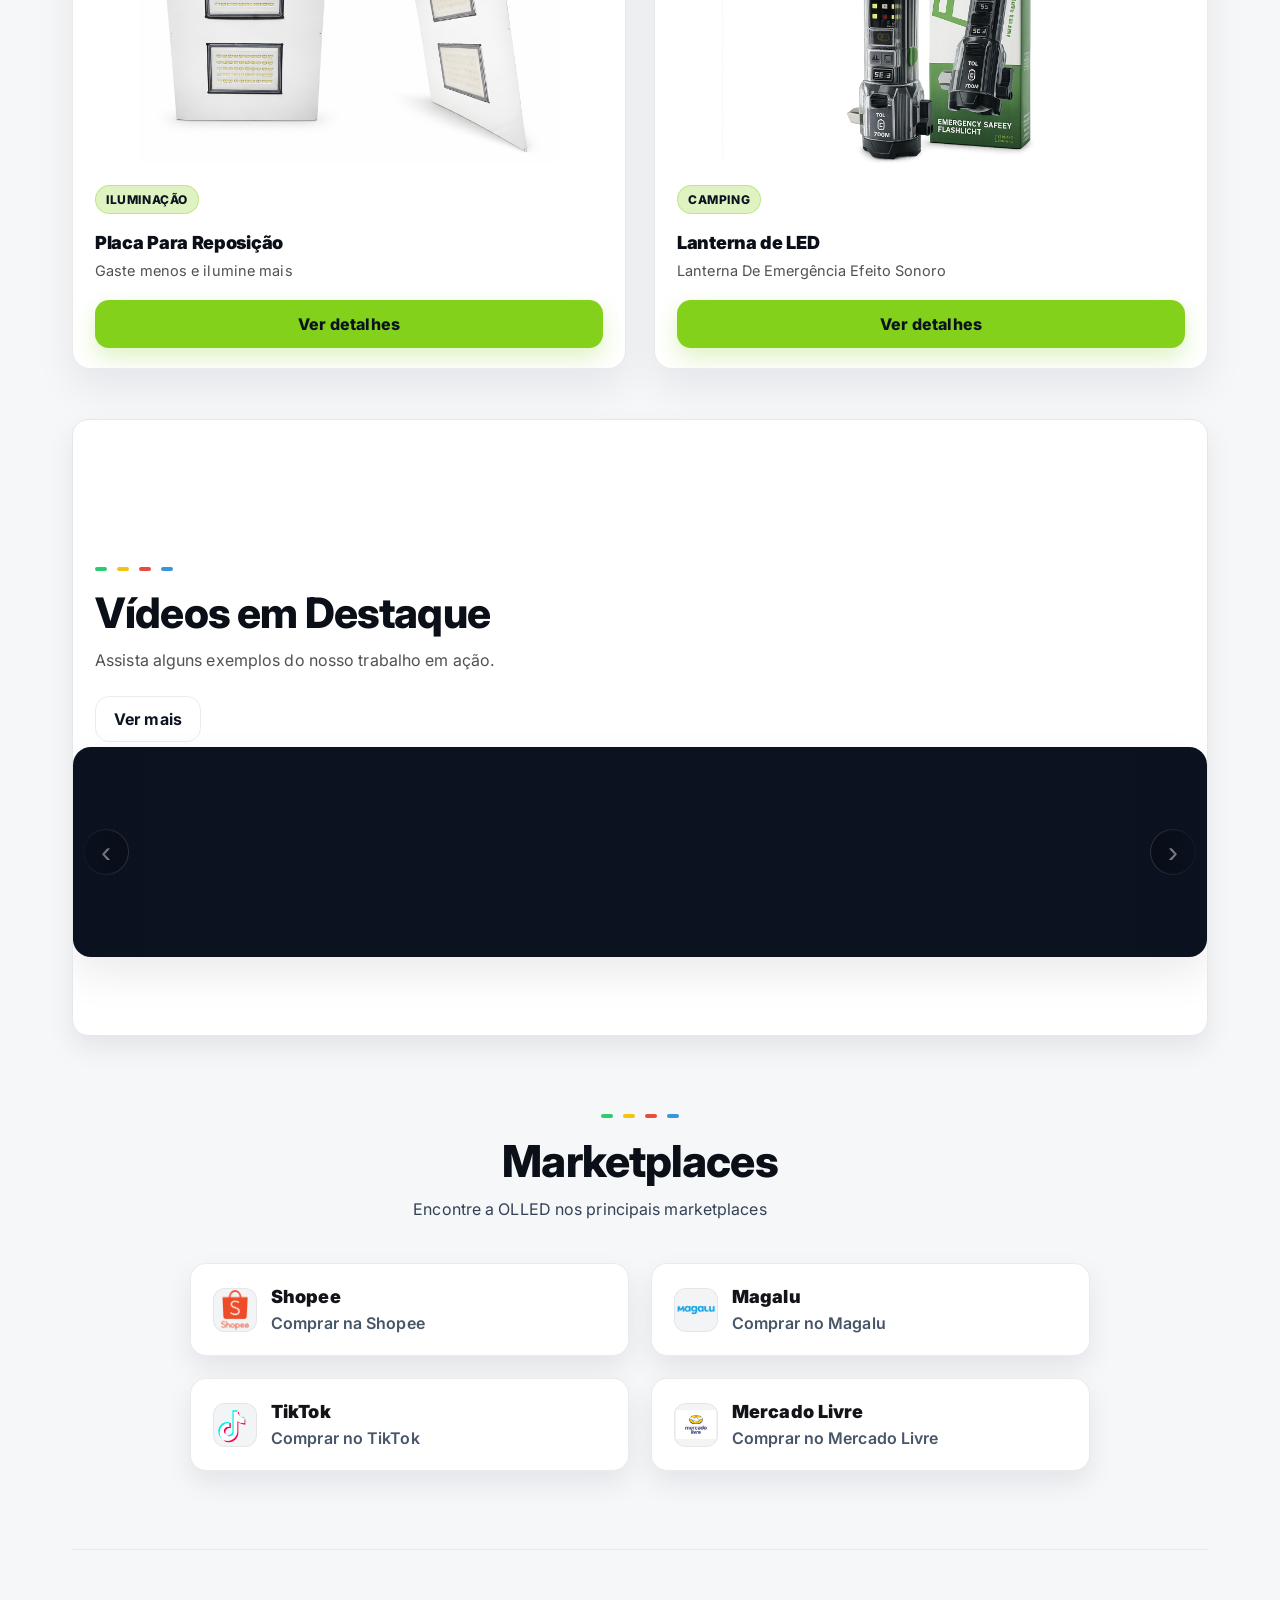
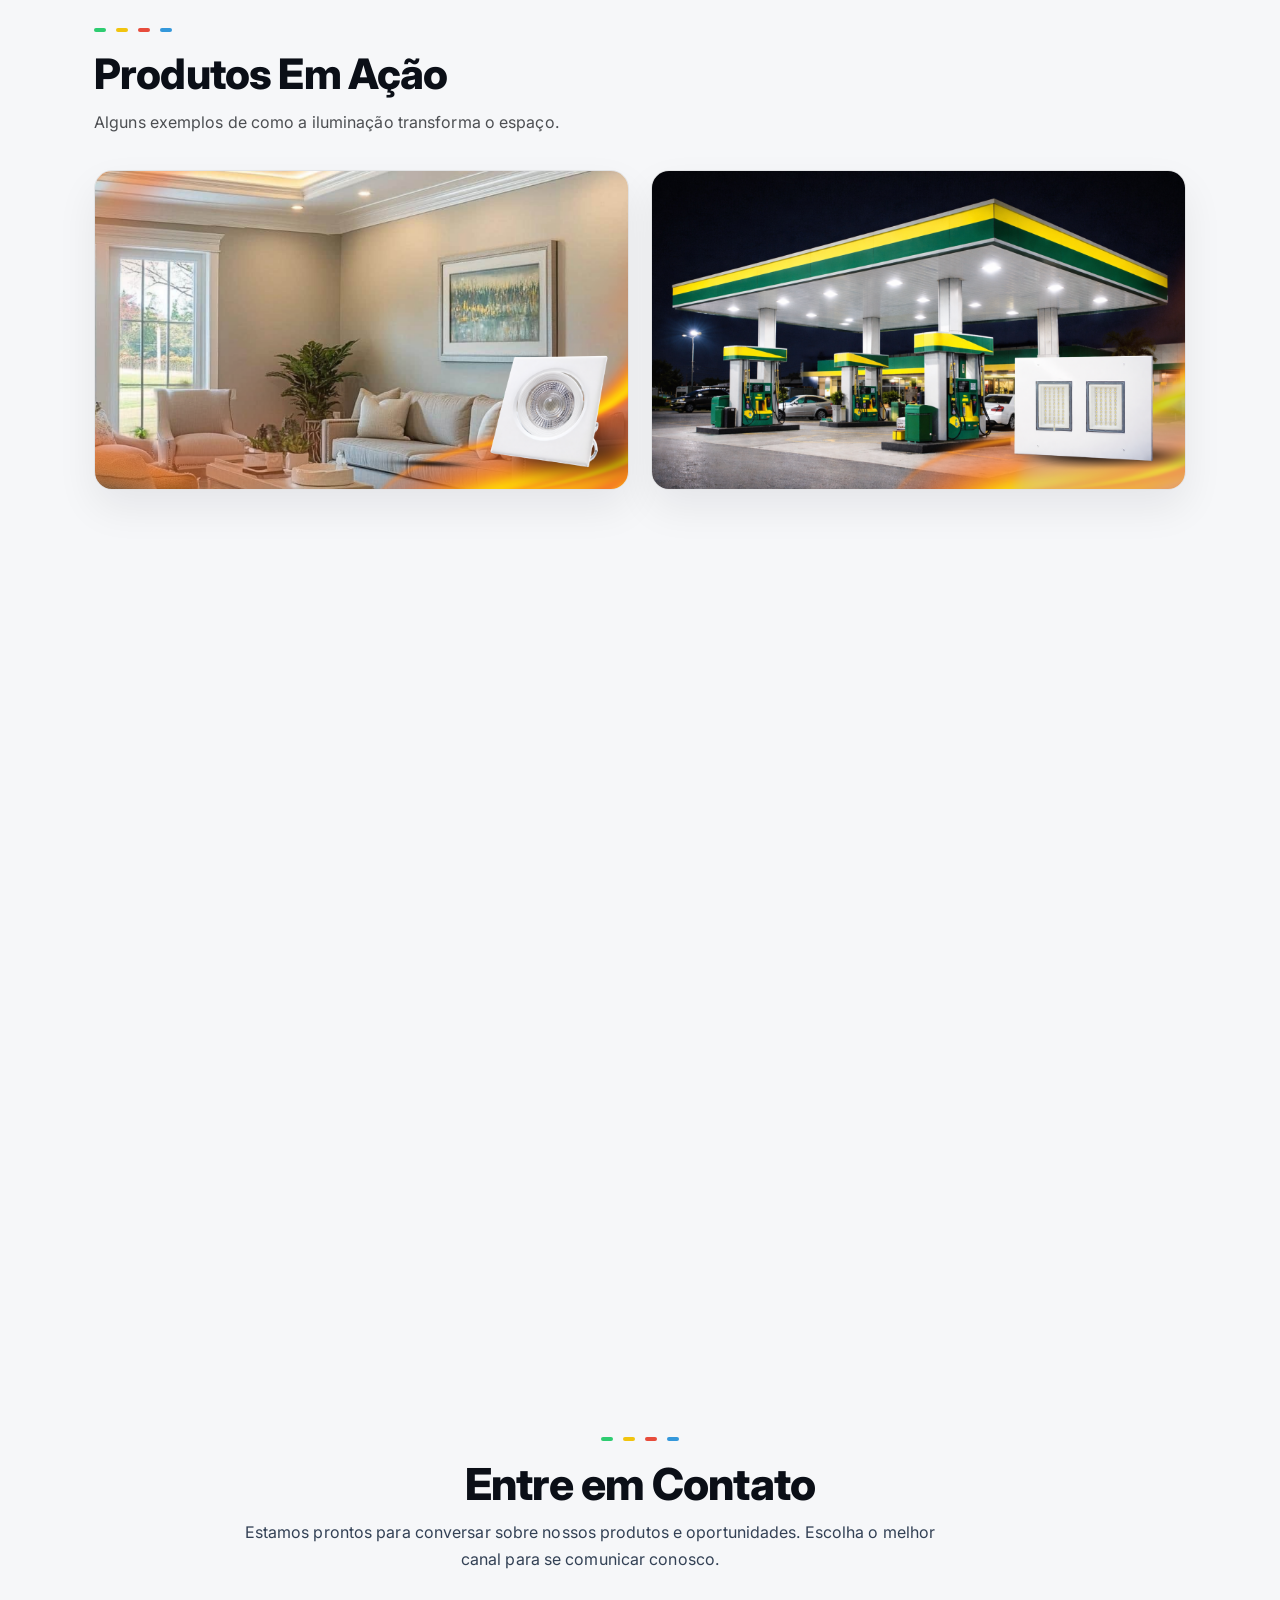
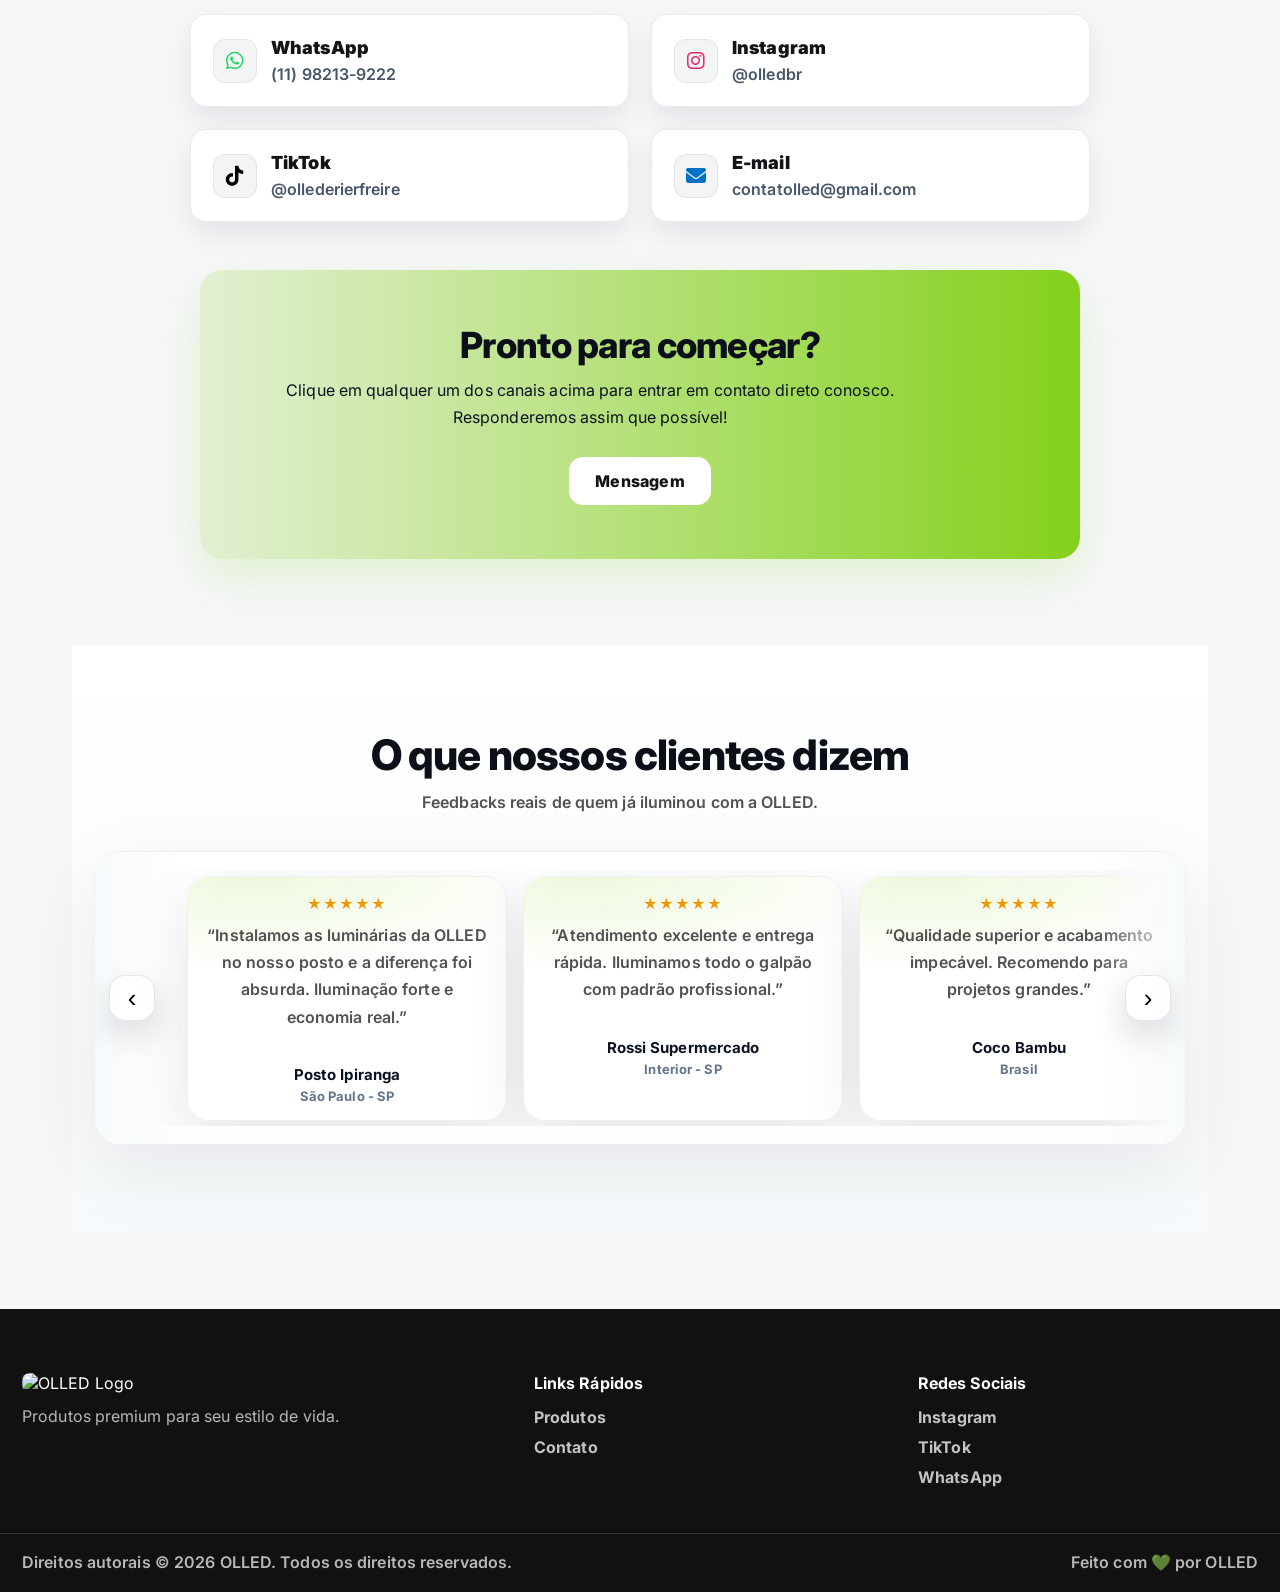
==== commit 6a3d6680: "adicionar fuvicon" ====
--- a/index.html
+++ b/index.html
@@ -1,6 +1,7 @@
 <!doctype html>
 <html lang="pt-br">
 <head>
+  <link rel="icon" type="image/png" href="./assets/favicon.png">
   <meta charset="utf-8" />
   <meta name="viewport" content="width=device-width, initial-scale=1" />
   <title>OLLED • Portfólio</title>
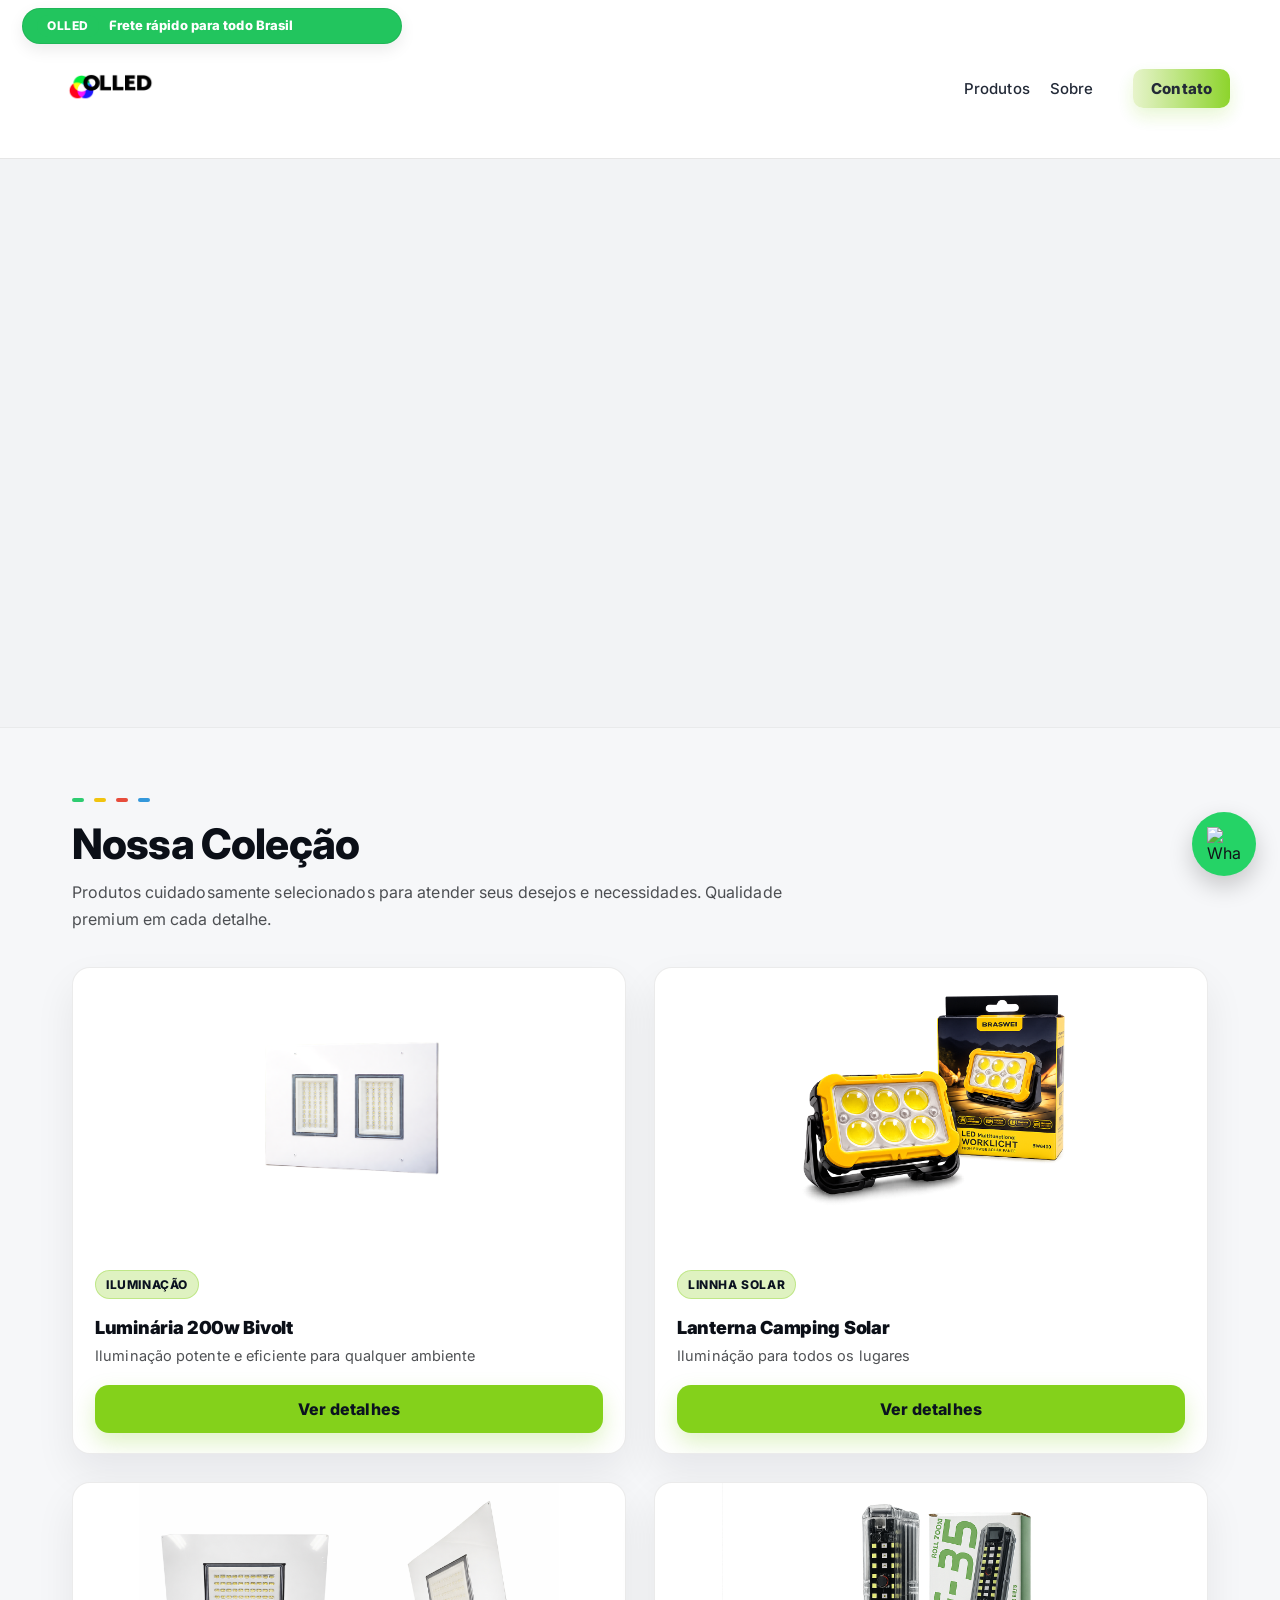
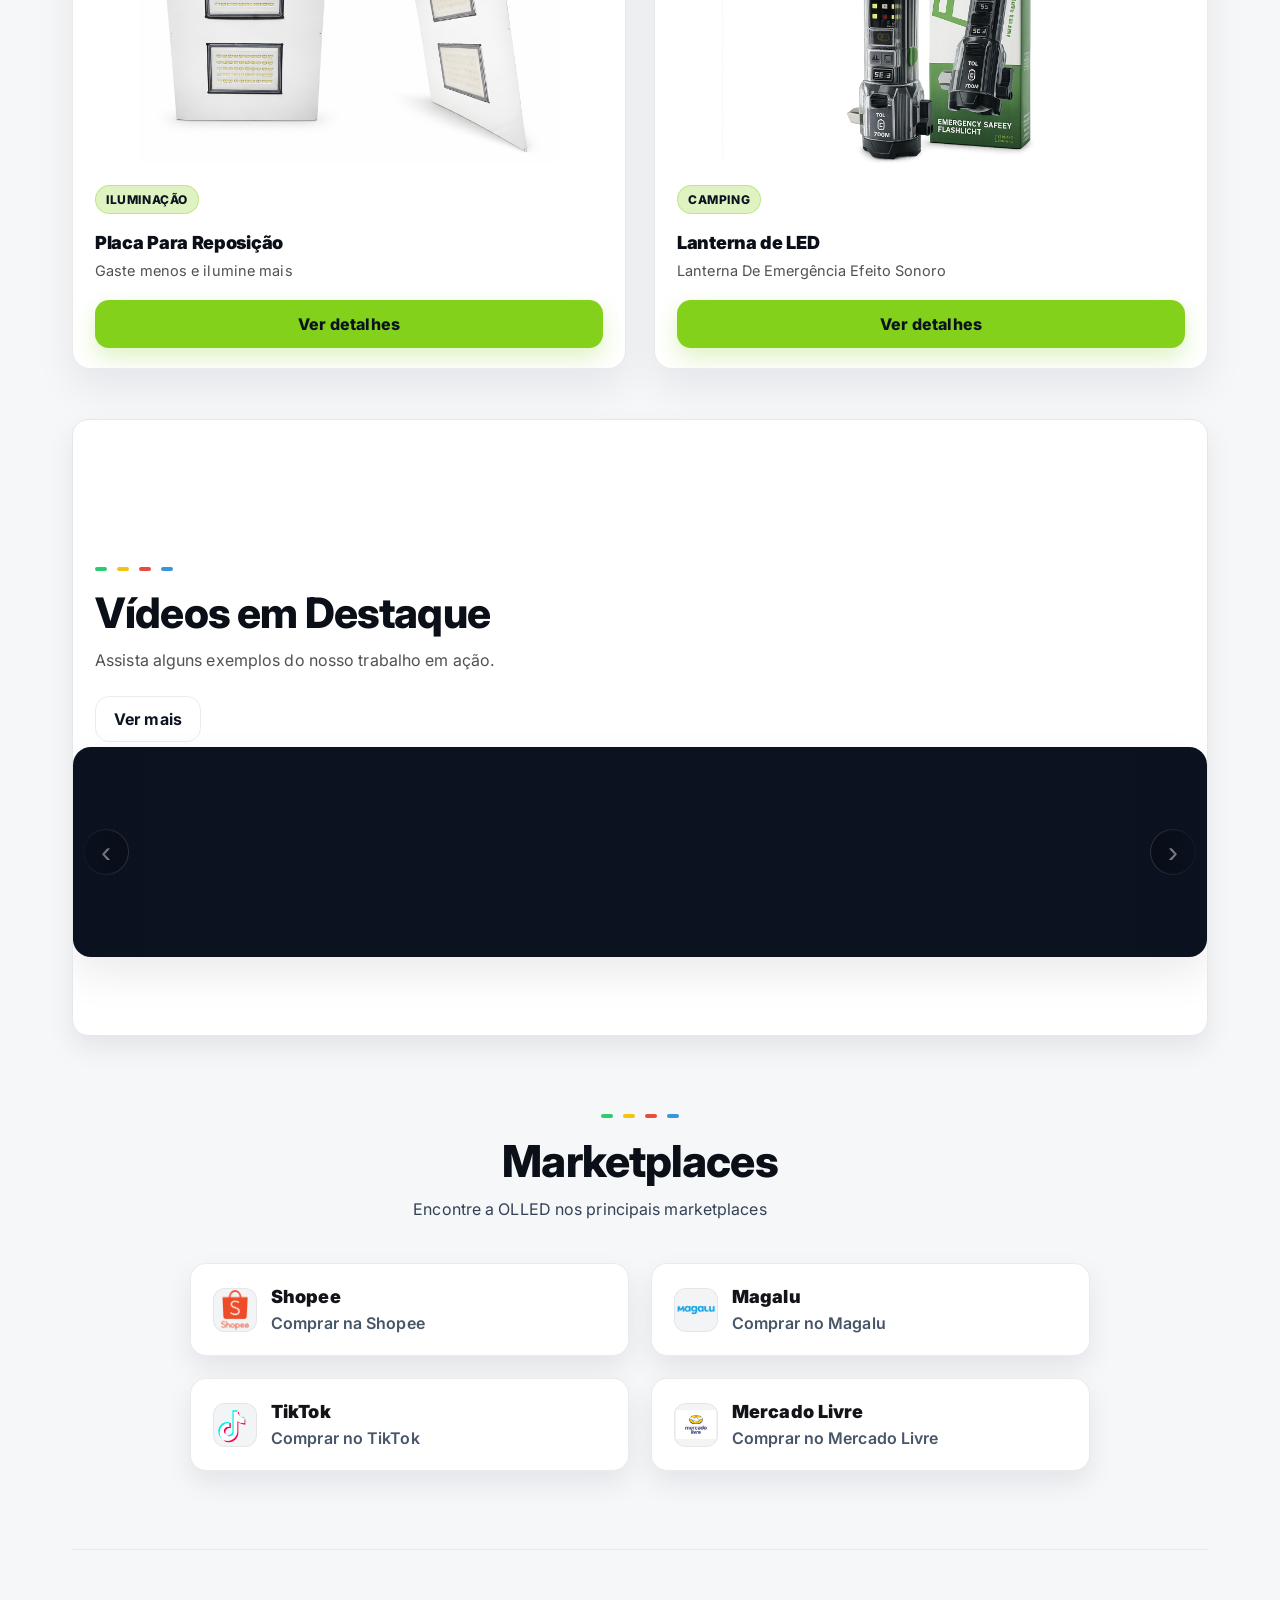
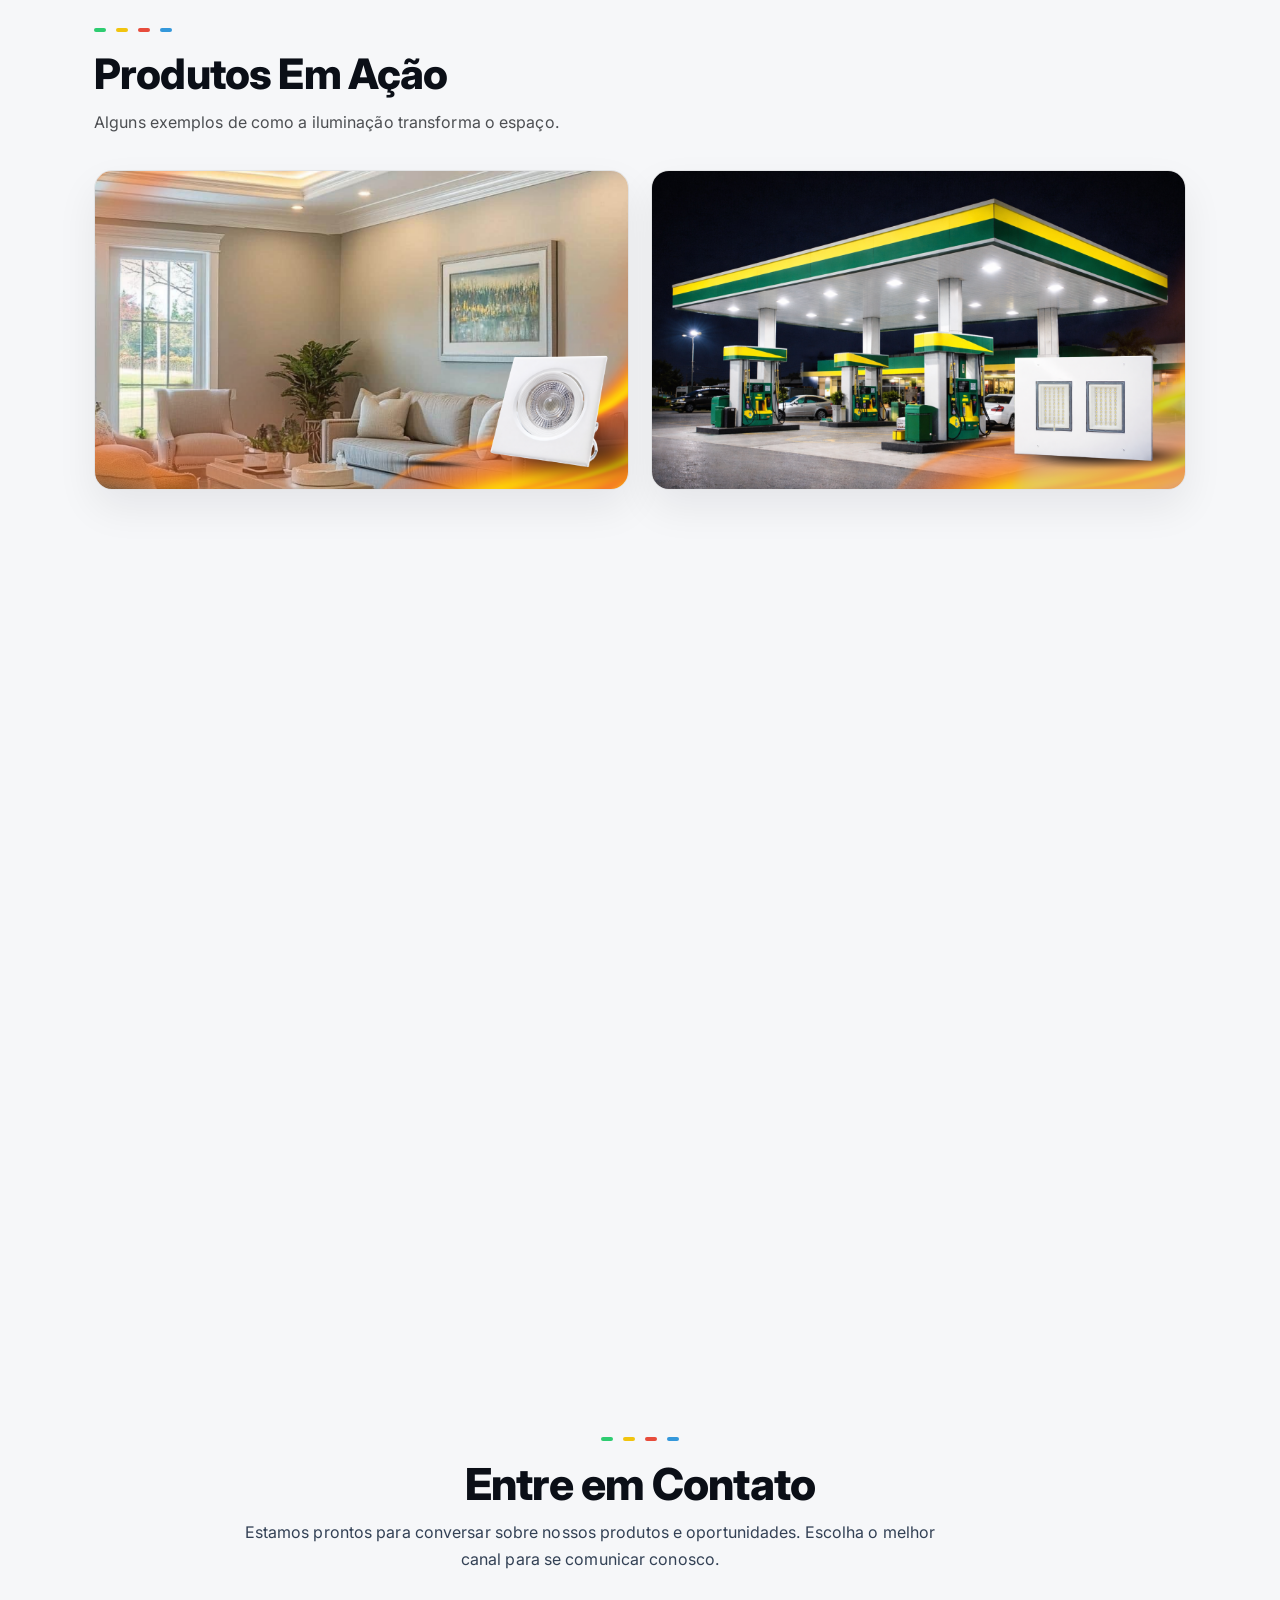
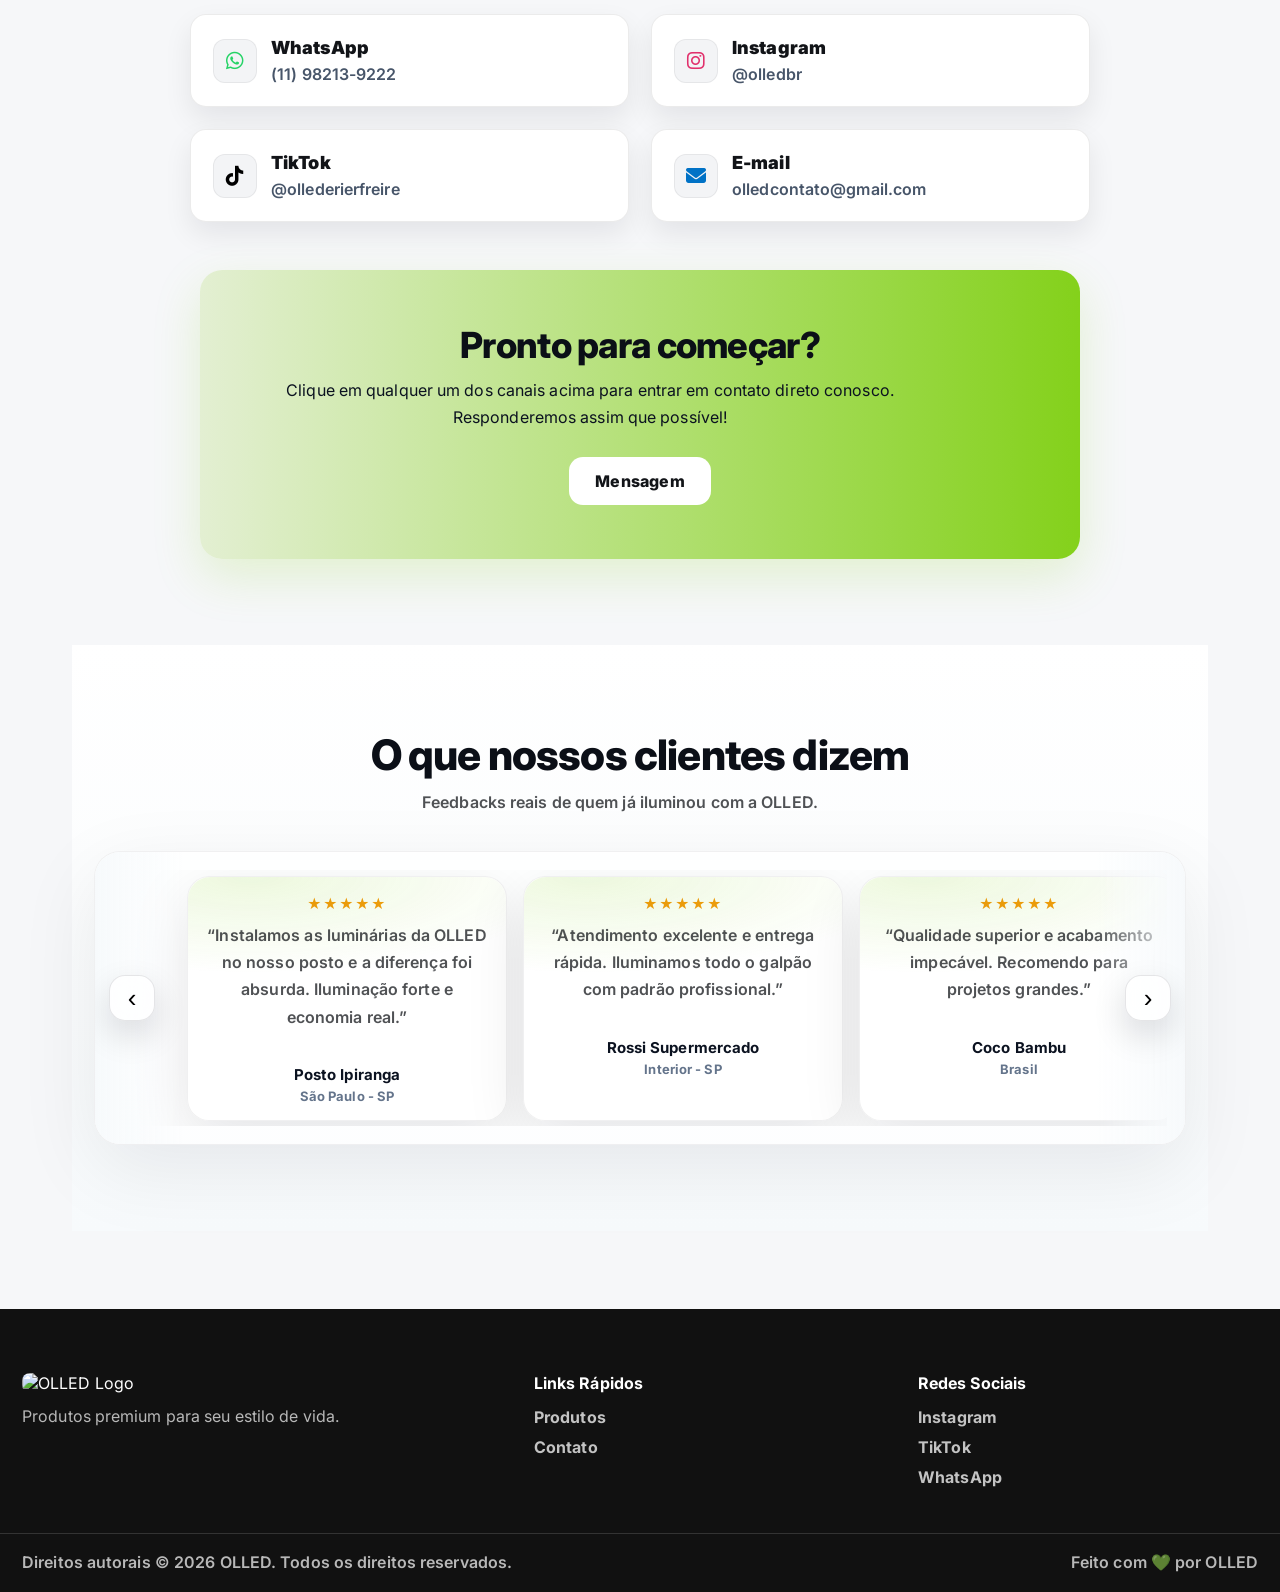
==== commit eeaa8557: "email" ====
--- a/index.html
+++ b/index.html
@@ -452,7 +452,7 @@
                </div>
             <div class="contactText">
               <div class="contactTitle">E-mail</div>
-              <div class="contactValue">contatolled@gmail.com</div>
+              <div class="contactValue">olledcontato@gmail.com</div>
             </div>
           </a>
         </div>
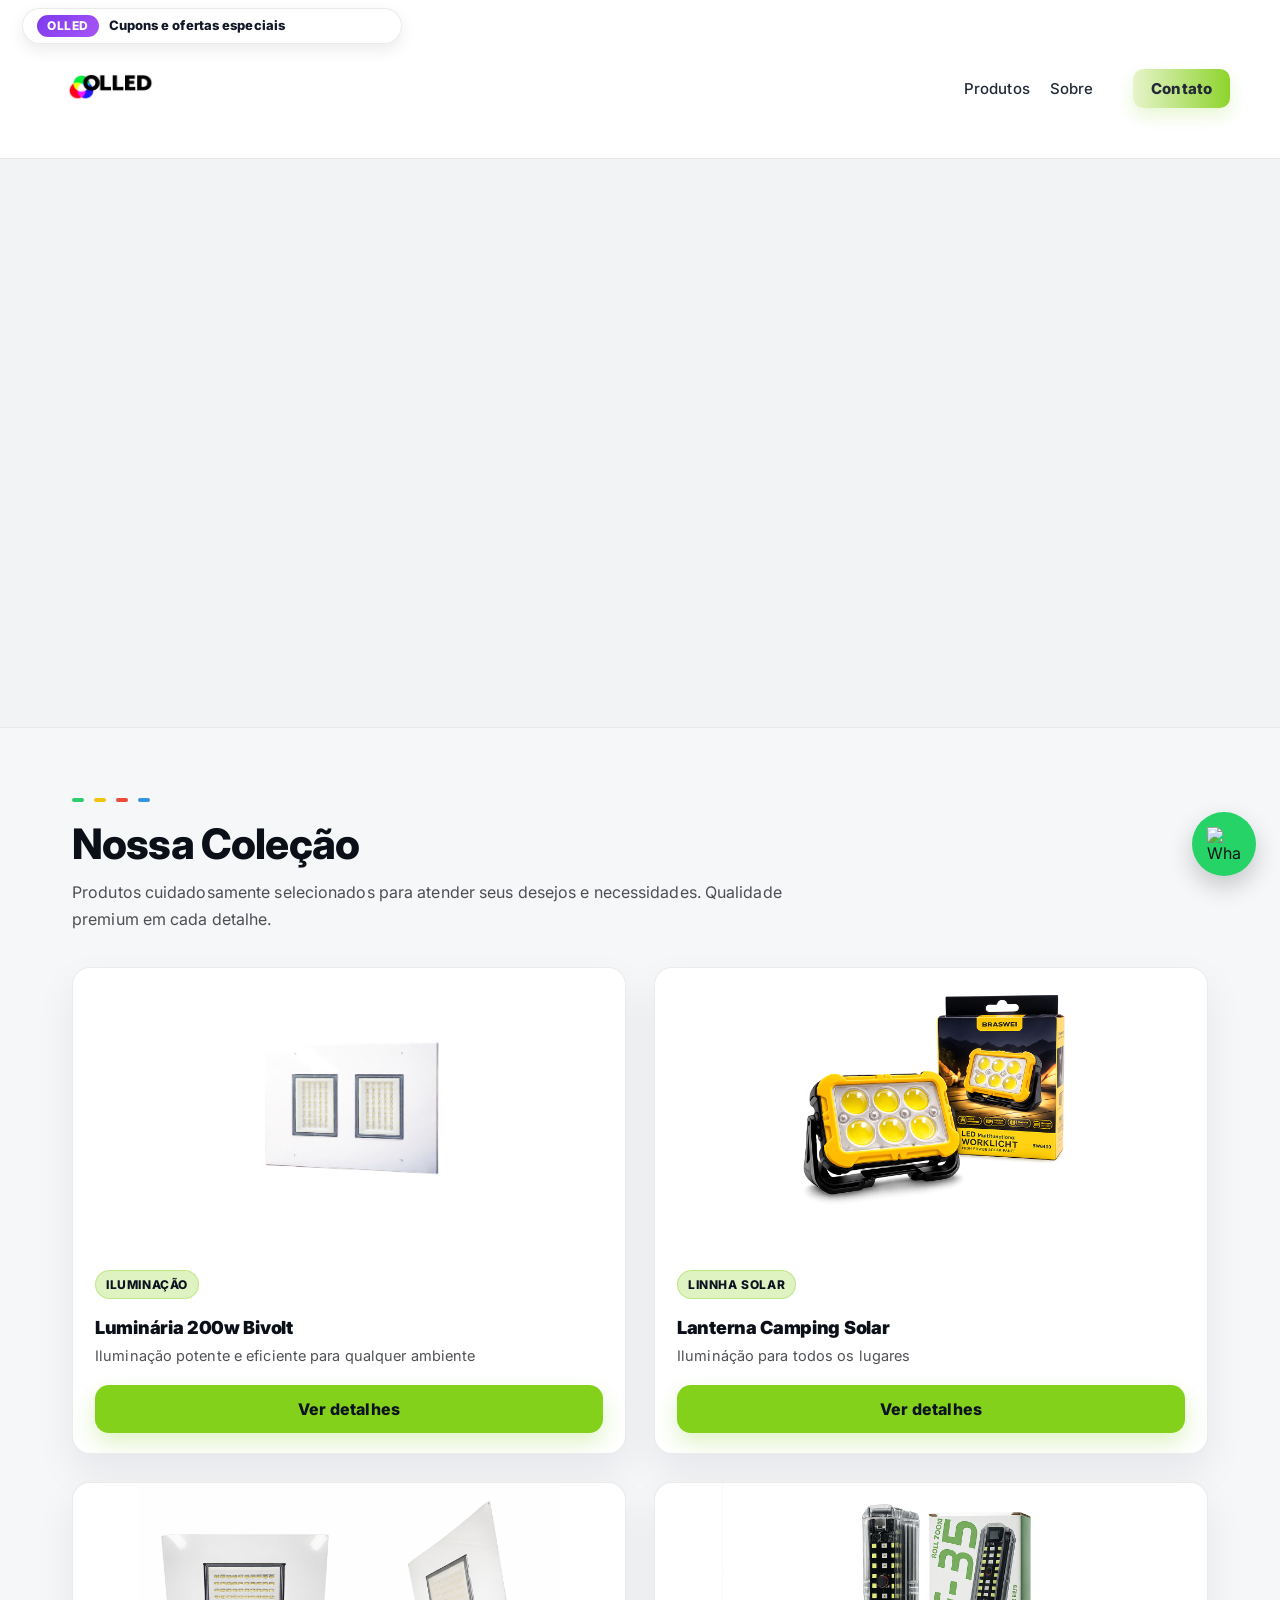
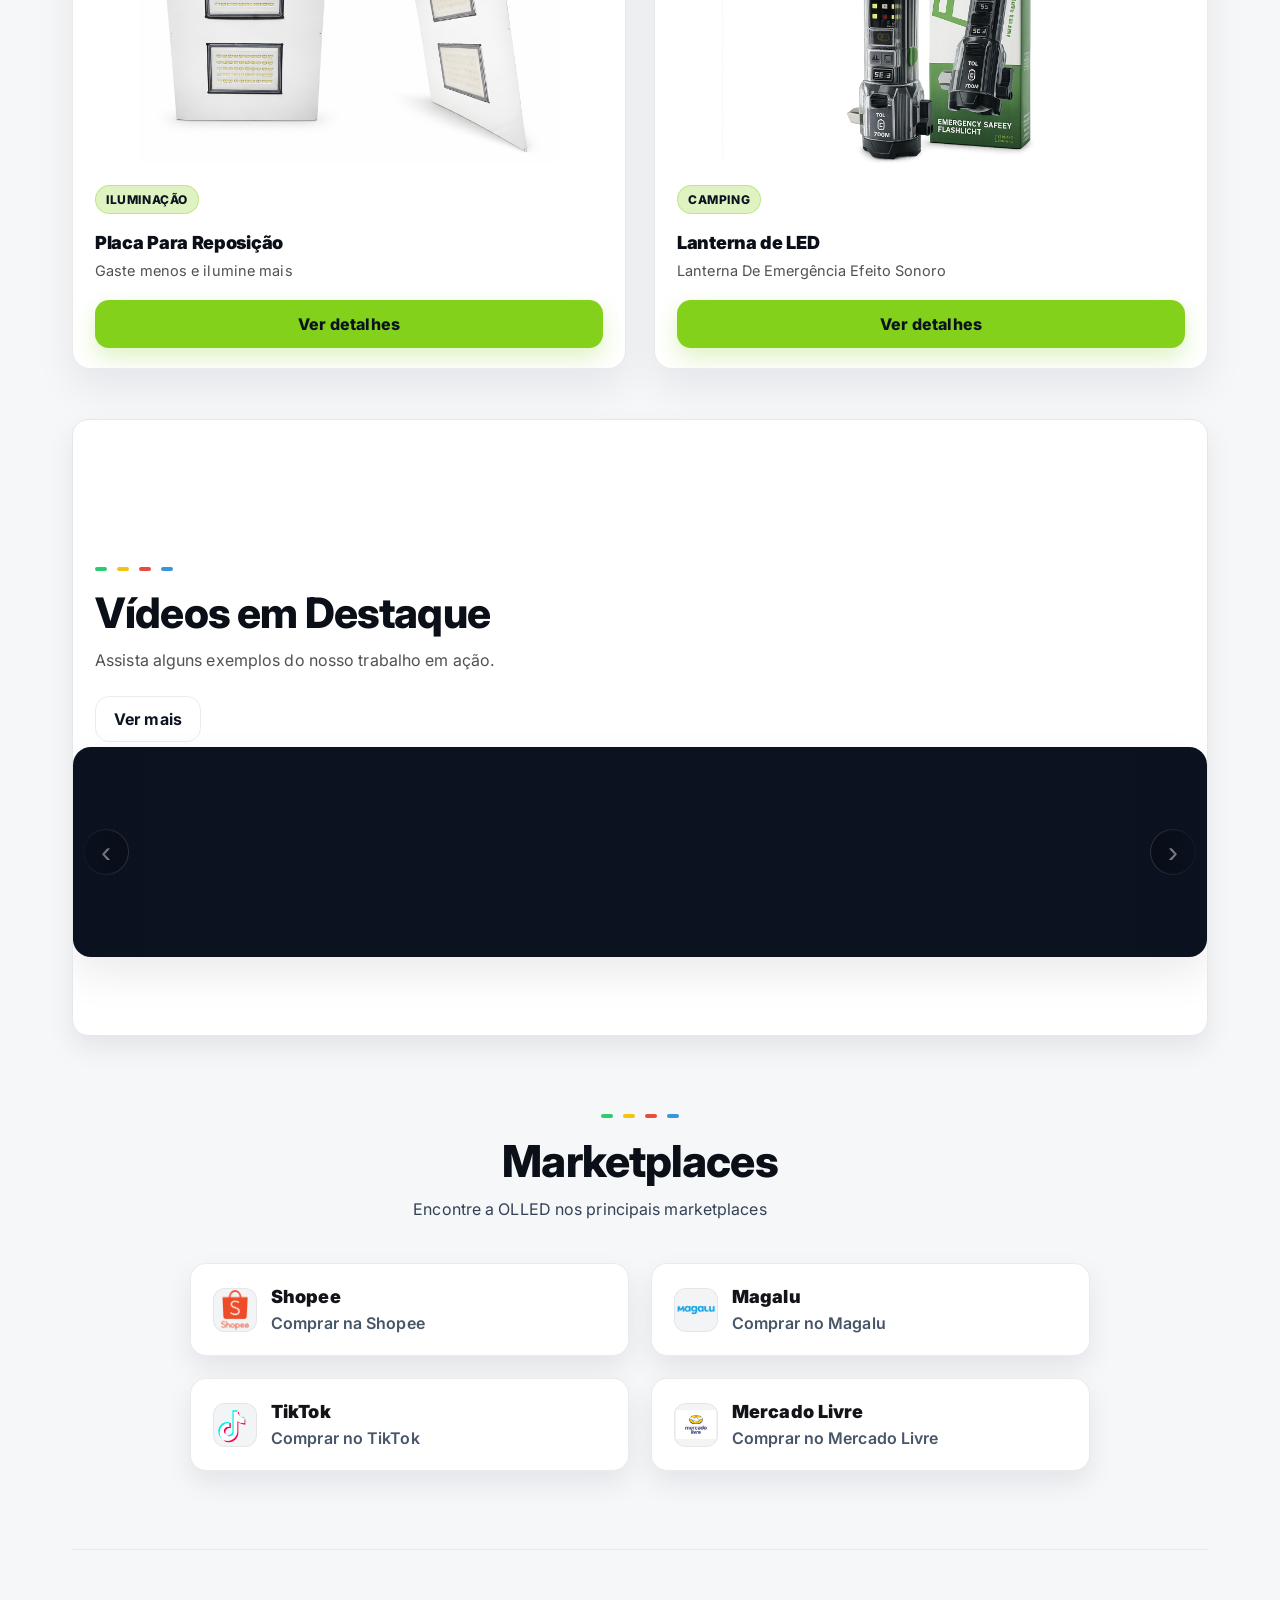
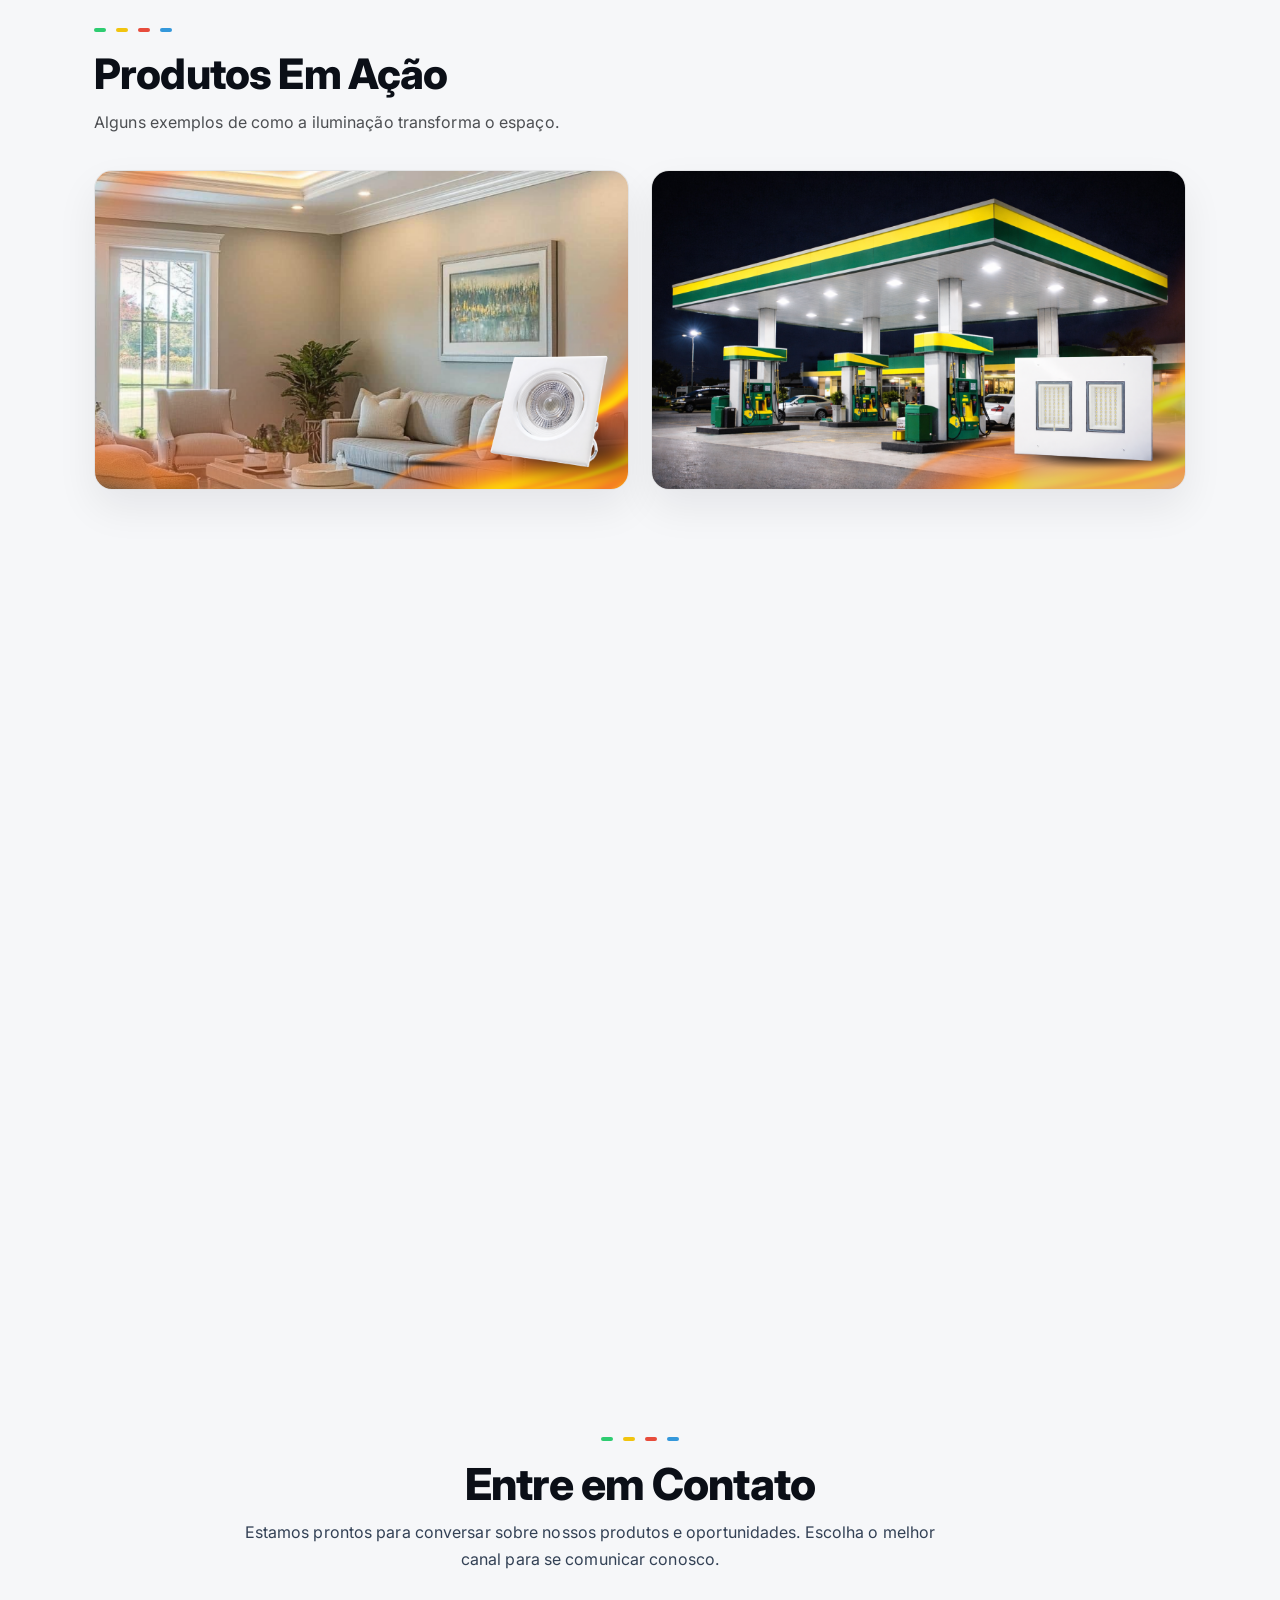
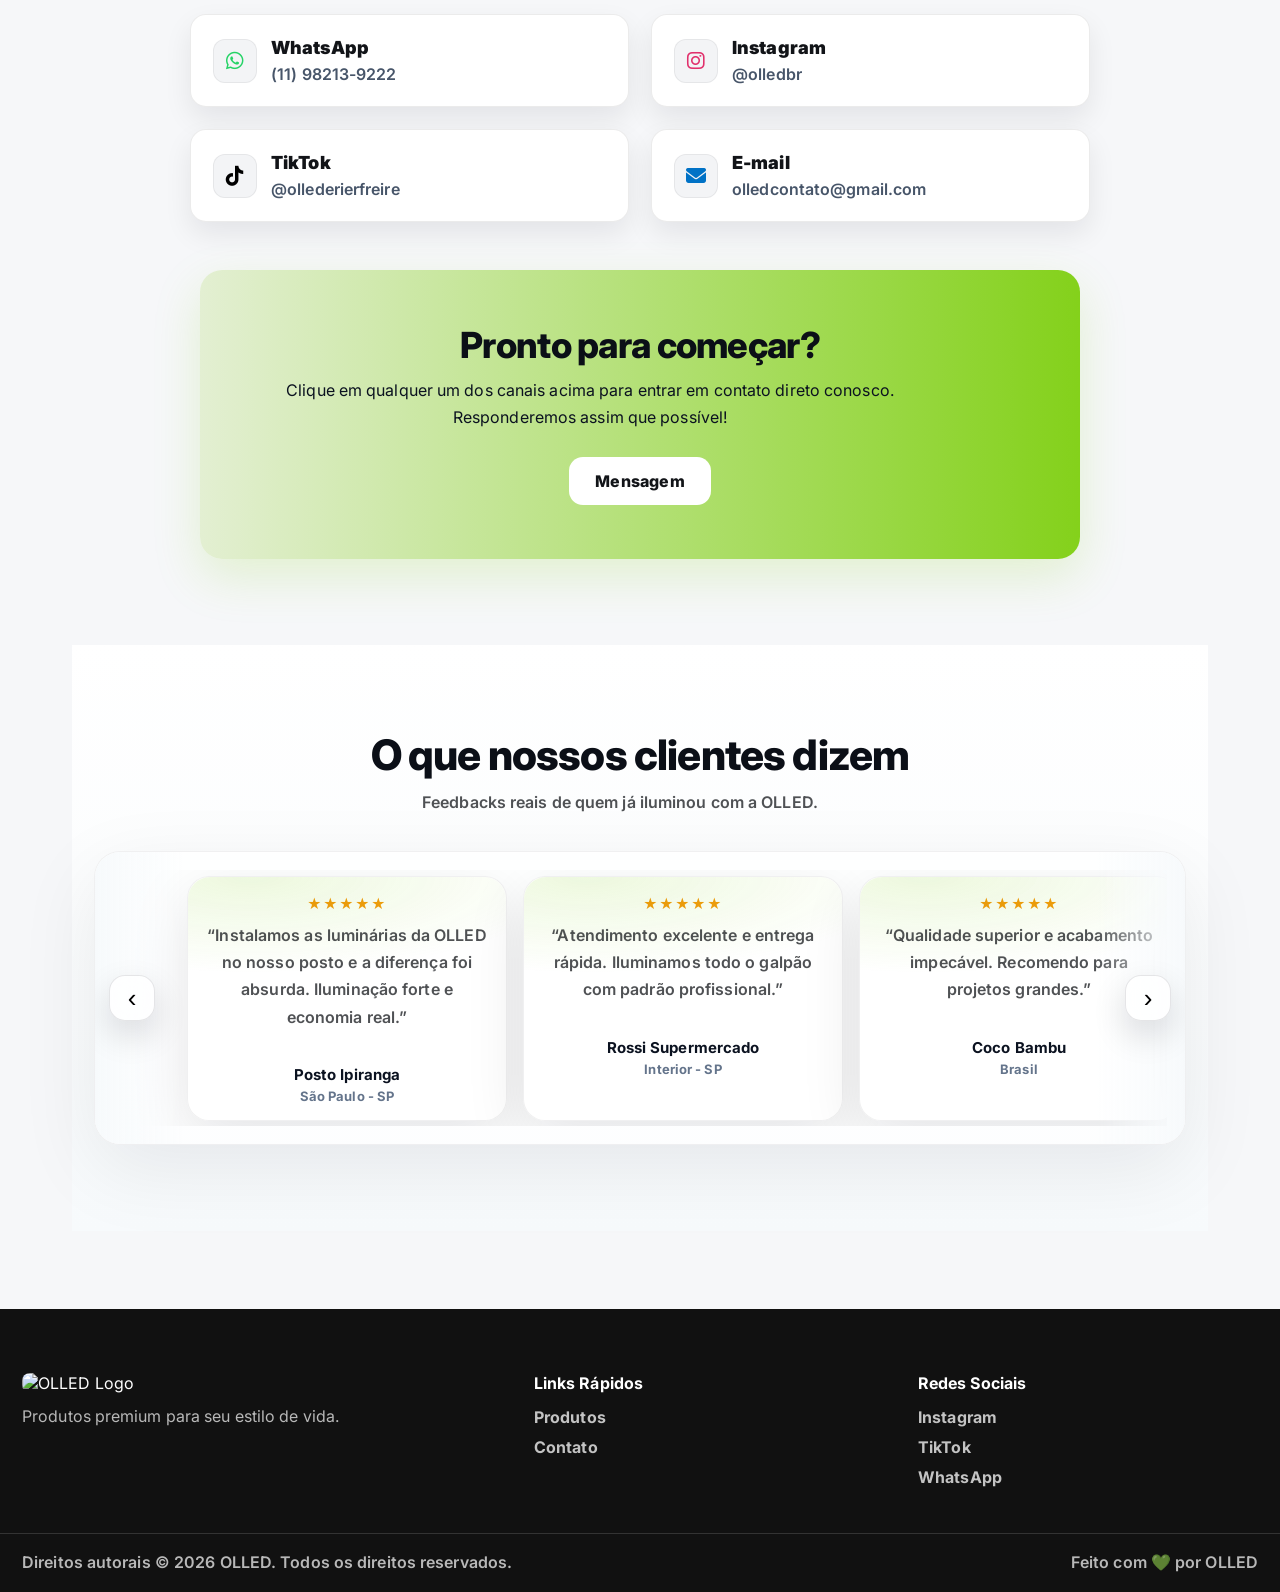
==== commit 94527a36: "Mais mudanças para o site" ====
--- a/index.html
+++ b/index.html
@@ -152,33 +152,14 @@
     <!-- NOVO TOPO BONITO -->
    <div class="videoFilters reveal">
 
-<button class="videoFilterBtn active" data-filter="all" type="button">
-Todos
-</button>
-
-<button class="videoFilterBtn" data-filter="Luminárias" type="button">
-Luminárias
-</button>
-
-<button class="videoFilterBtn" data-filter="seguranca" type="button">
-Segurança
-</button>
-
-<button class="videoFilterBtn" data-filter="Para sua casa" type="button">
-Para sua casa
-</button>
-
-<button class="videoFilterBtn" data-filter="Camping" type="button">
-Camping 
-</button>
-
-<button class="videoFilterBtn" data-filter="Linha Solar" type="button">
-Linha Solar
-</button>
-
-<button class="videoFilterBtn" data-filter="Saúde e Bem Estar" type="button">
-Saúde e Bem Estar
-</button>
+<button class="videoFilterBtn active" data-filter="all" type="button">Todos</button>
+<button class="videoFilterBtn" data-filter="luminarias" type="button">Luminárias</button>
+<button class="videoFilterBtn" data-filter="seguranca" type="button">Segurança</button>
+<button class="videoFilterBtn" data-filter="casa" type="button">Para sua casa</button>
+<button class="videoFilterBtn" data-filter="camping" type="button">Camping</button>
+<button class="videoFilterBtn" data-filter="solar" type="button">Linha Solar</button>
+<button class="videoFilterBtn" data-filter="saude" type="button">Saúde e Bem Estar</button>
+<button class="videoFilterBtn" data-filter="Brinquedos" type="button">Diversão para todos</button>
 <button id="seasonalVideoCategoryBtn"
         class="videoFilterBtn"
         data-filter="comemorativas"
@@ -235,7 +216,7 @@
     </div>
   </article>
 
-   <article class="railCard reveal" data-video="./assets/Vídeo maquina de cortar.mp4" data-cat="Saúde e Bem Estar">
+   <article class="railCard reveal" data-video="./assets/Vídeo maquina de cortar.mp4" data-cat="saude">
     <img class="railThumb" src="./assets/Maquina de cortar cabelo thumb.jpeg" alt="Cadeado 20mm">
     <div class="railOverlay">
       <div class="playBadge">▶</div>
@@ -244,7 +225,7 @@
   </article>
 
   
-   <article class="railCard reveal" data-video="./assets/Video spot redondo.mp4" data-cat="Luminárias">
+   <article class="railCard reveal" data-video="./assets/Video spot redondo.mp4" data-cat="luminarias casa">
     <img class="railThumb" src="./assets/Thumb para o spot.png" alt="Cadeado 20mm">
     <div class="railOverlay">
       <div class="playBadge">▶</div>
@@ -262,7 +243,7 @@
   </article>
 
   
-   <article class="railCard reveal" data-video="./assets/Vídeo maquina .mp4" data-cat="Saúde e Bem Estar">
+   <article class="railCard reveal" data-video="./assets/Vídeo maquina .mp4" data-cat="saude">
     <img class="railThumb" src="./assets/Thumb maquina cabelo.png" alt="Cadeado 20mm">
     <div class="railOverlay">
       <div class="playBadge">▶</div>
@@ -271,7 +252,7 @@
   </article>
 
   
-   <article class="railCard reveal" data-video="./assets/Video spot quadrado.mp4" data-cat="Luminárias">
+   <article class="railCard reveal" data-video="./assets/Video spot quadrado.mp4" data-cat="luminarias casa">
     <img class="railThumb" src="./assets/Thumb spot quadrado.png" alt="Cadeado 20mm">
     <div class="railOverlay">
       <div class="playBadge">▶</div>
@@ -279,7 +260,7 @@
     </div>
   </article>
   
-  <article class="railCard reveal" data-video="./assets/Vídeo spot 2.mp4" data-cat="Luminárias">
+  <article class="railCard reveal" data-video="./assets/Vídeo spot 2.mp4" data-cat="luminarias casa">
     <img class="railThumb" src="./assets/Thumb spot redondo.png" alt="Cadeado 20mm">
     <div class="railOverlay">
       <div class="playBadge">▶</div>
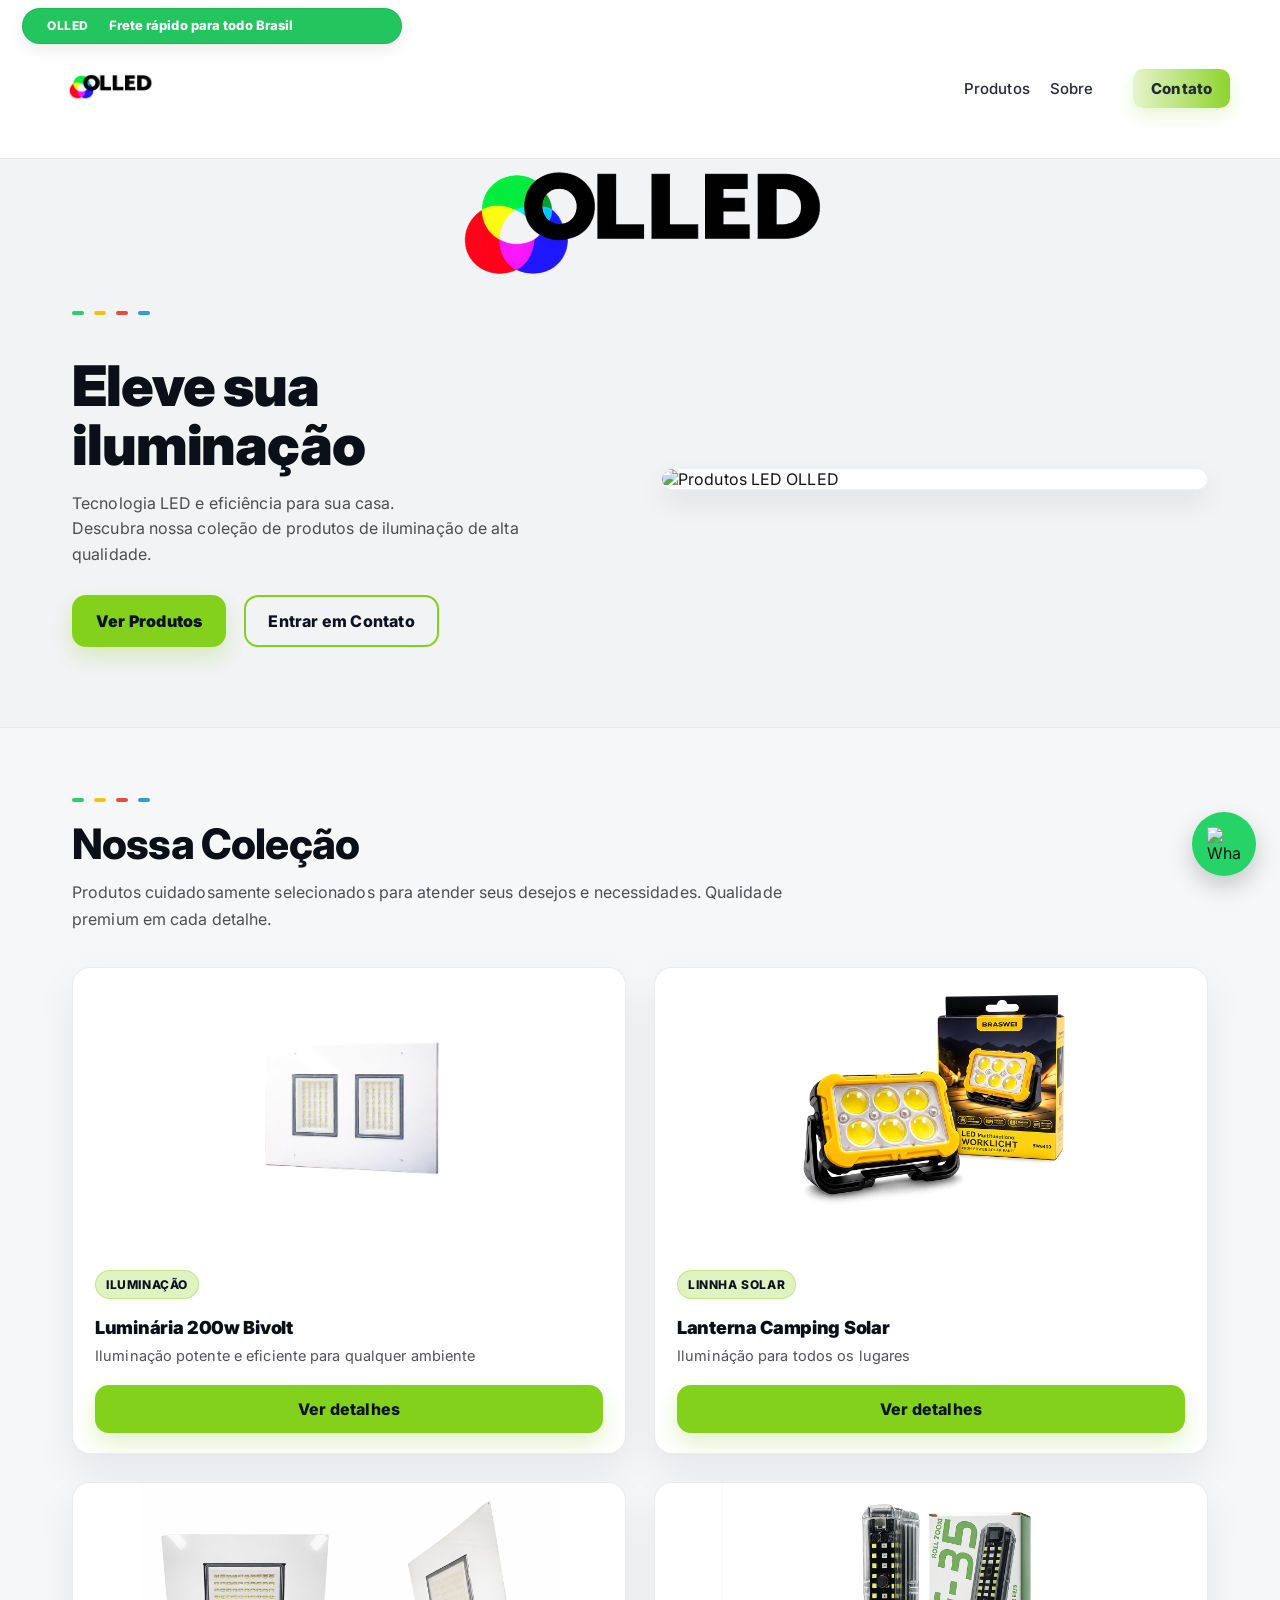
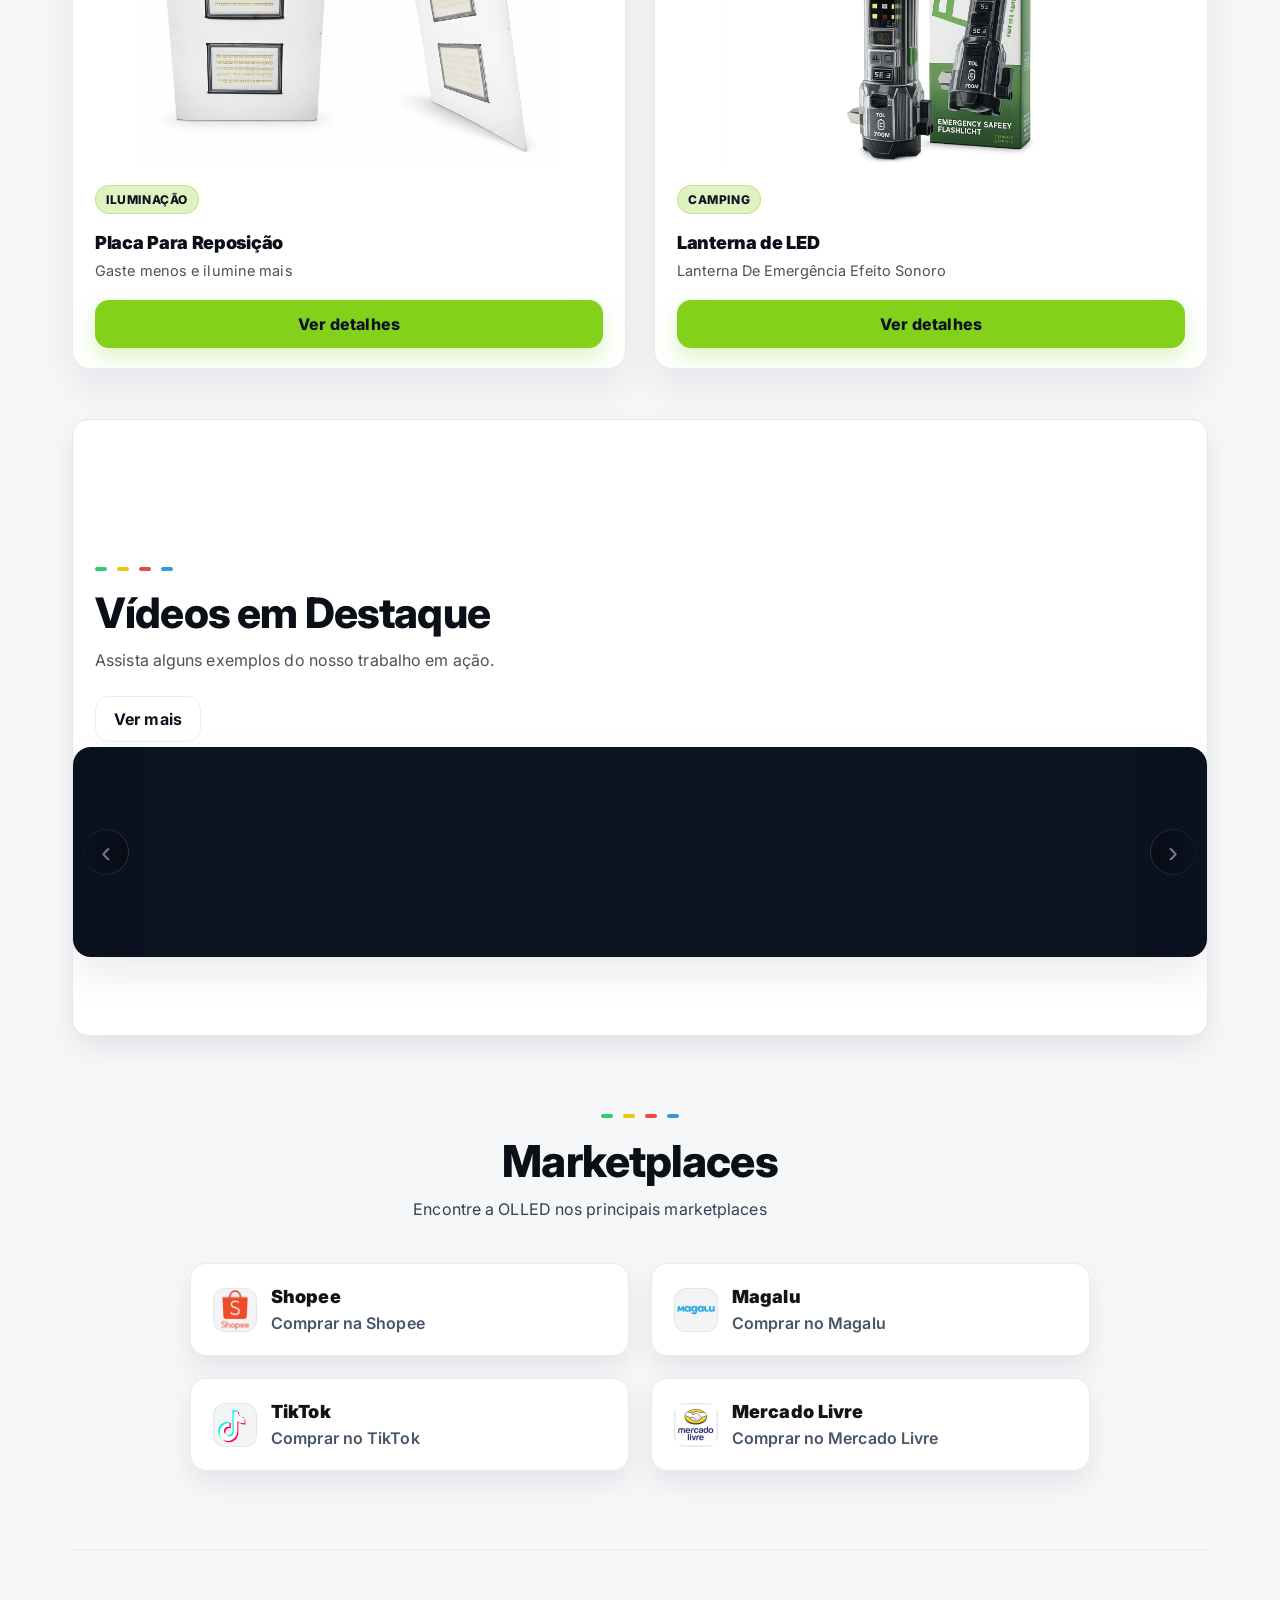
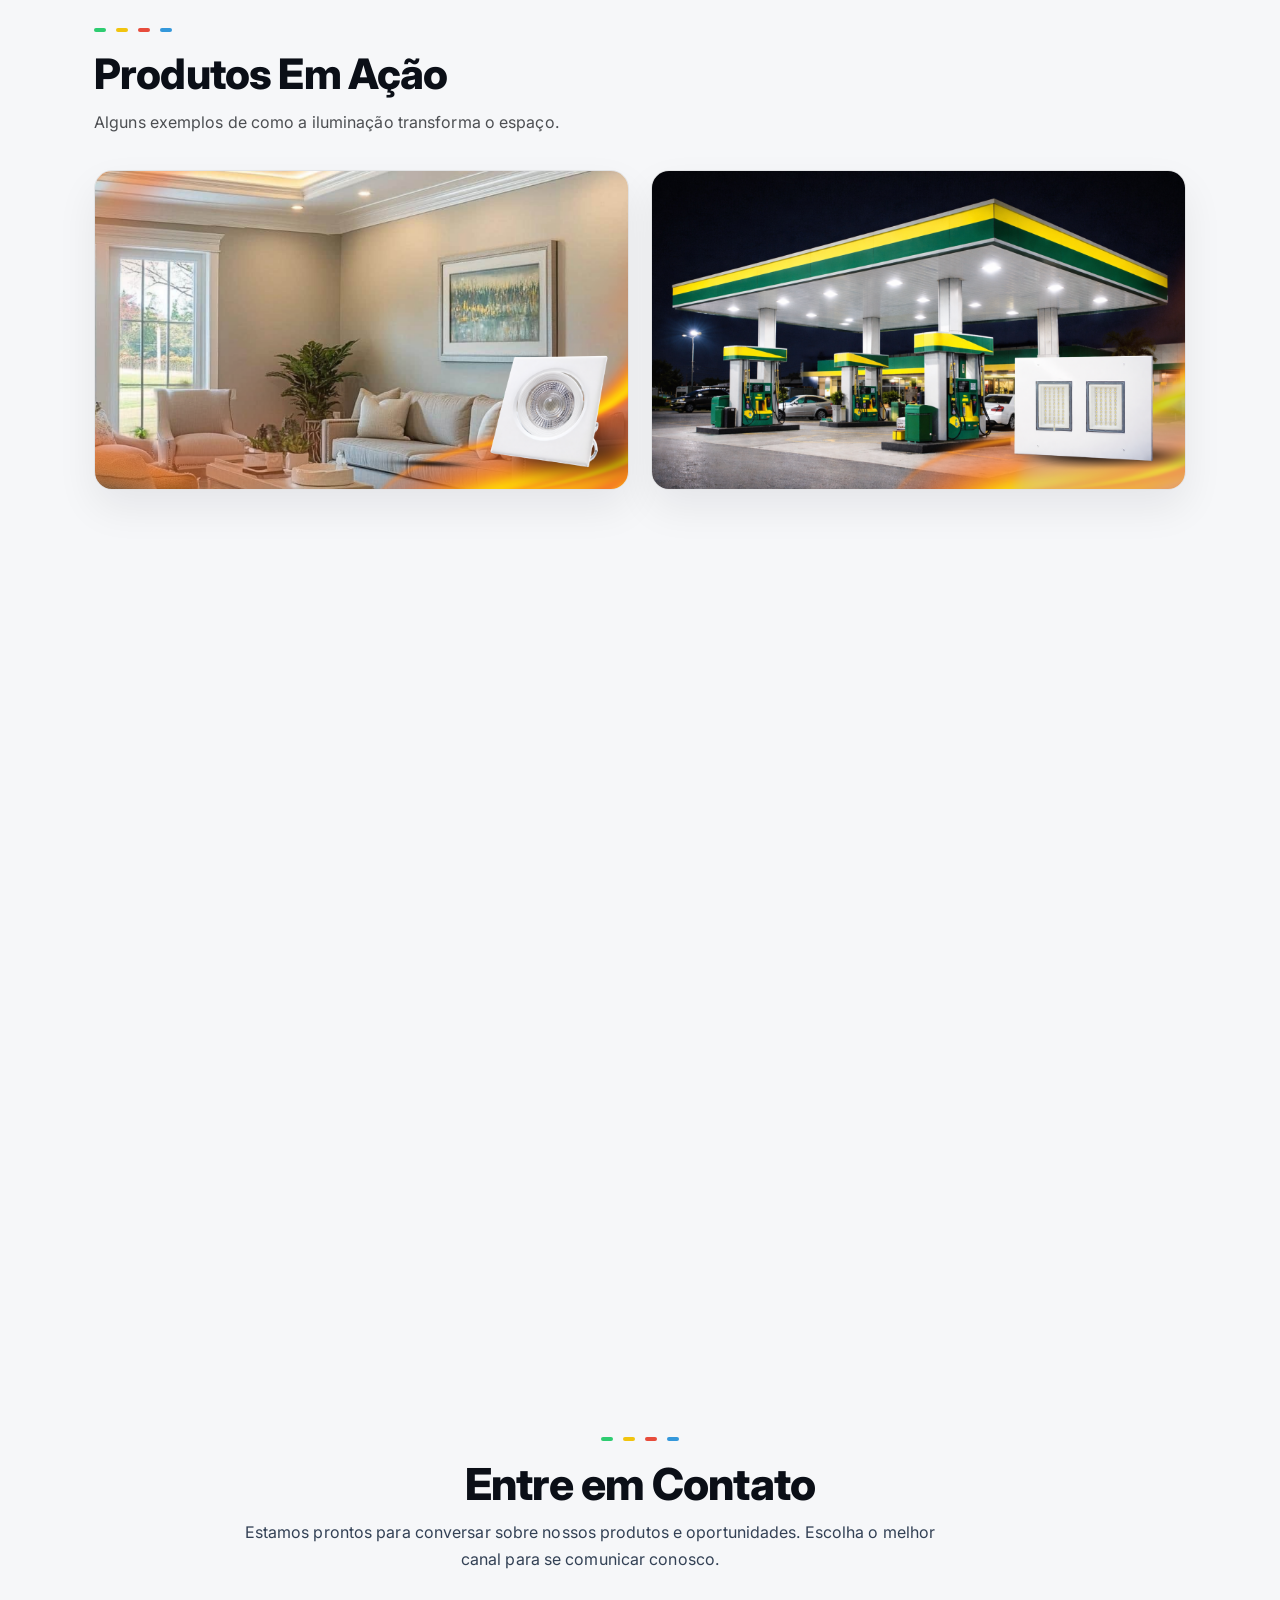
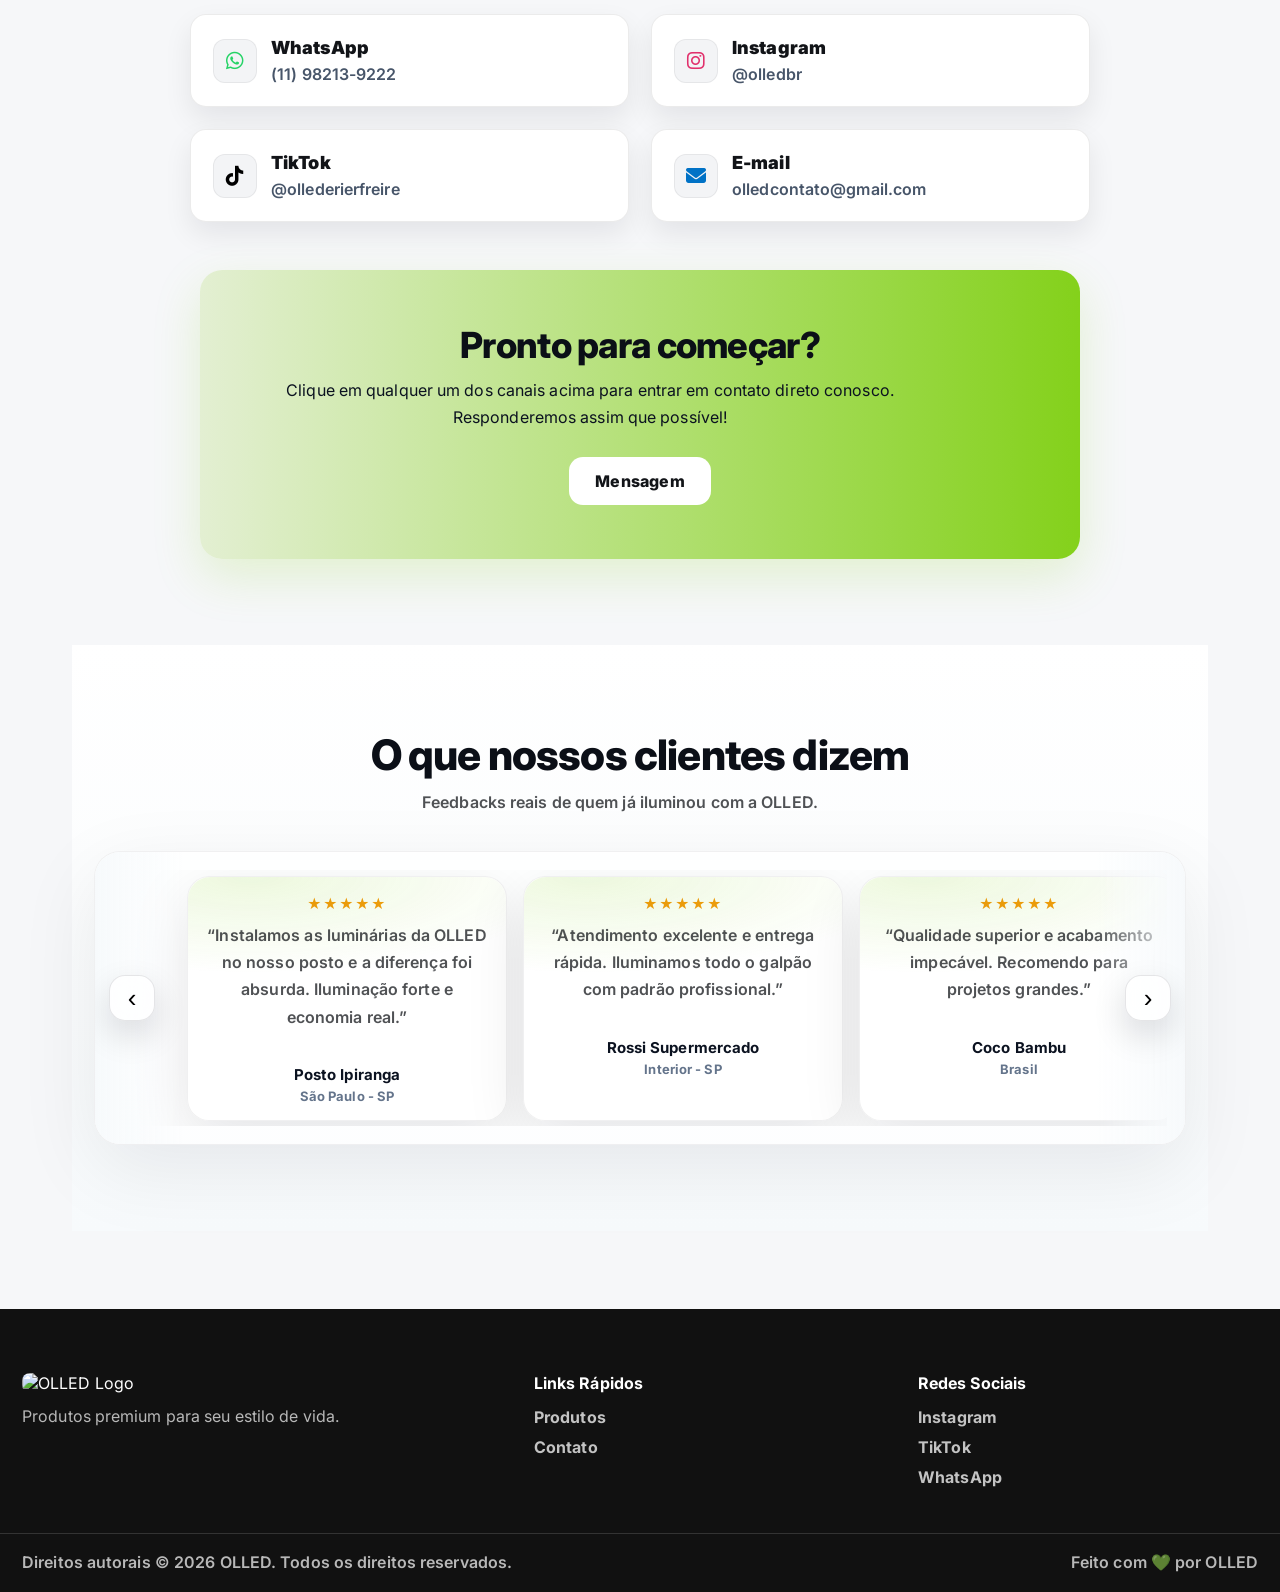
==== commit caf303e5: "ativa PWA OLLED" ====
--- a/index.html
+++ b/index.html
@@ -2,6 +2,12 @@
 <html lang="pt-br">
 <head>
   <link rel="icon" type="image/png" href="./assets/favicon.png">
+
+  <link rel="manifest" href="/manifest.json">
+<meta name="theme-color" content="#0b0f14">
+<meta name="apple-mobile-web-app-capable" content="yes">
+<meta name="apple-mobile-web-app-title" content="OLLED">
+
   <meta charset="utf-8" />
   <meta name="viewport" content="width=device-width, initial-scale=1" />
   <title>OLLED • Portfólio</title>
@@ -707,6 +713,20 @@
 
 <script src="./script.js" defer></script>
 
+<script>
+if ('serviceWorker' in navigator) {
+  window.addEventListener('load', function() {
+    navigator.serviceWorker.register('/service-worker.js')
+      .then(function(registration) {
+        console.log('Service Worker registrado:', registration.scope);
+      })
+      .catch(function(error) {
+        console.log('Erro ao registrar Service Worker:', error);
+      });
+  });
+}
+</script>
+
   <div class="videoModal" id="videoModal">
 
   <div class="videoModalBackdrop" data-close="true"></div>
